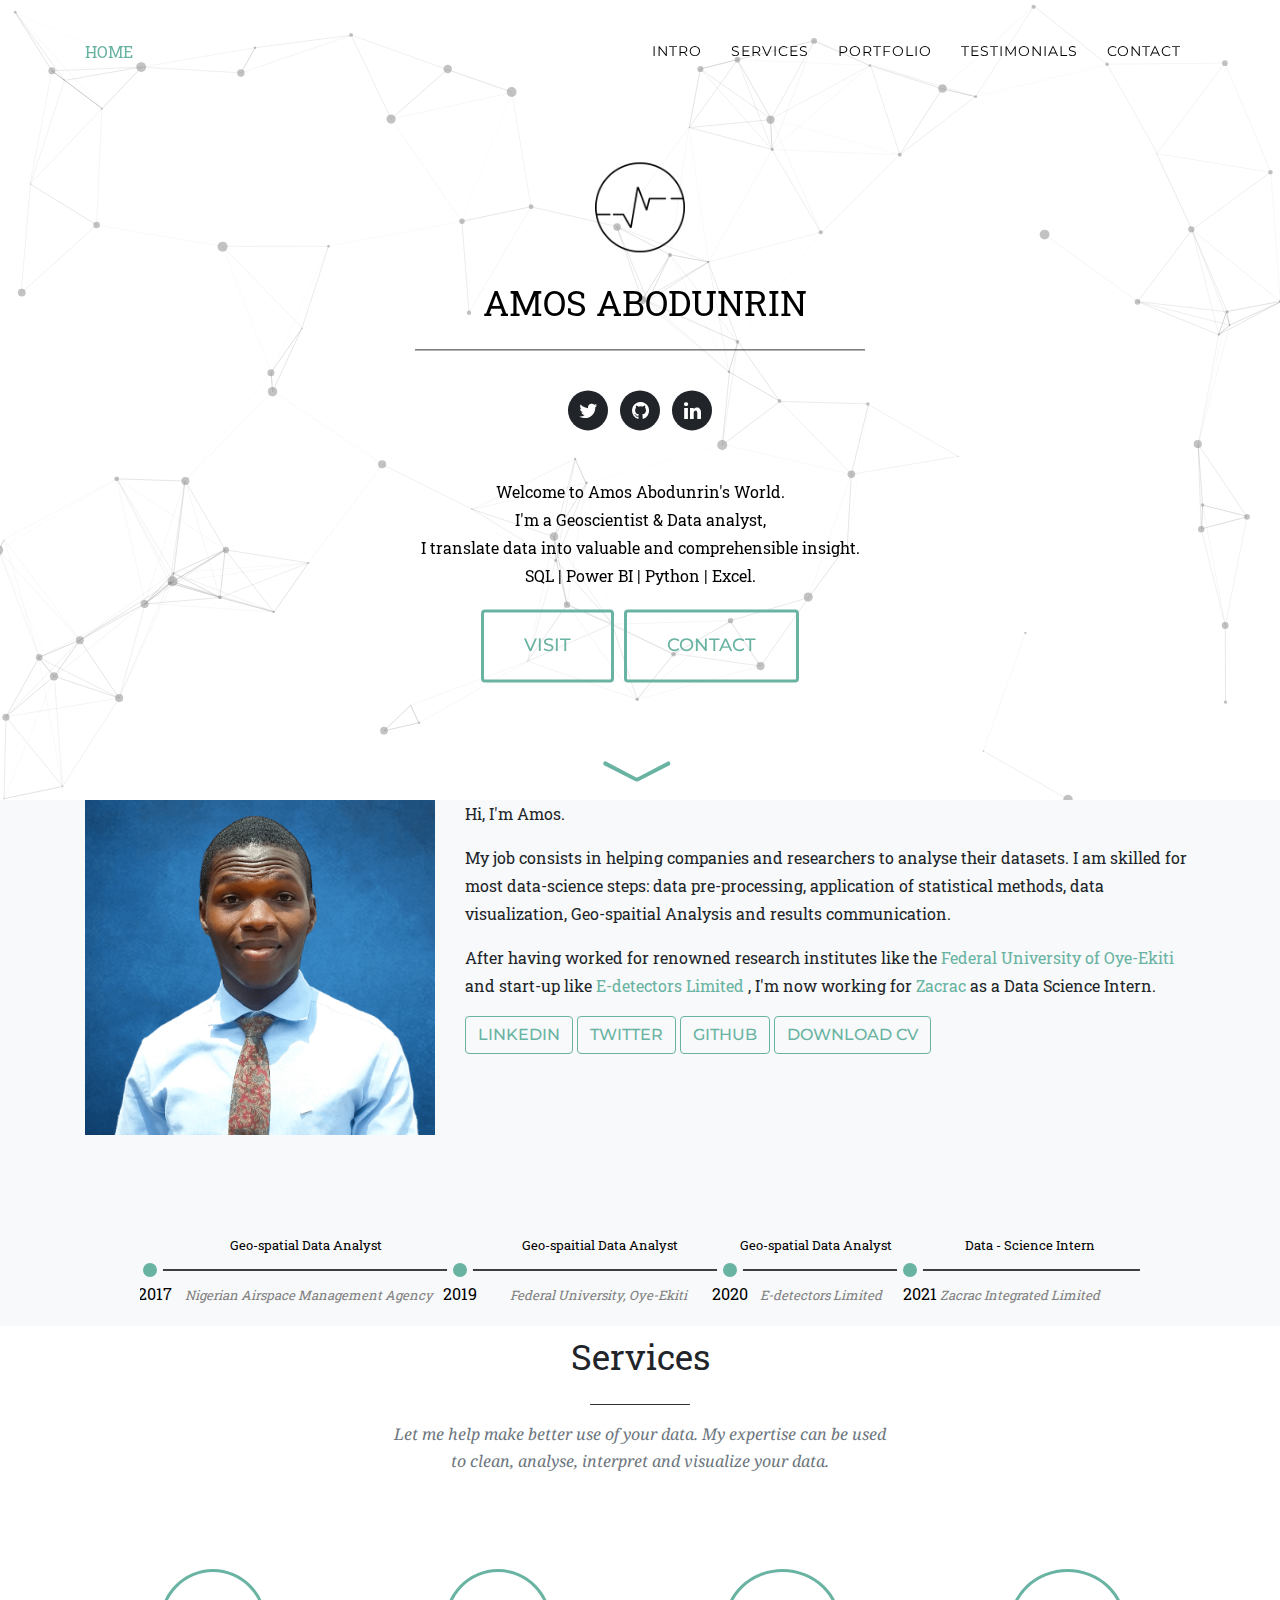
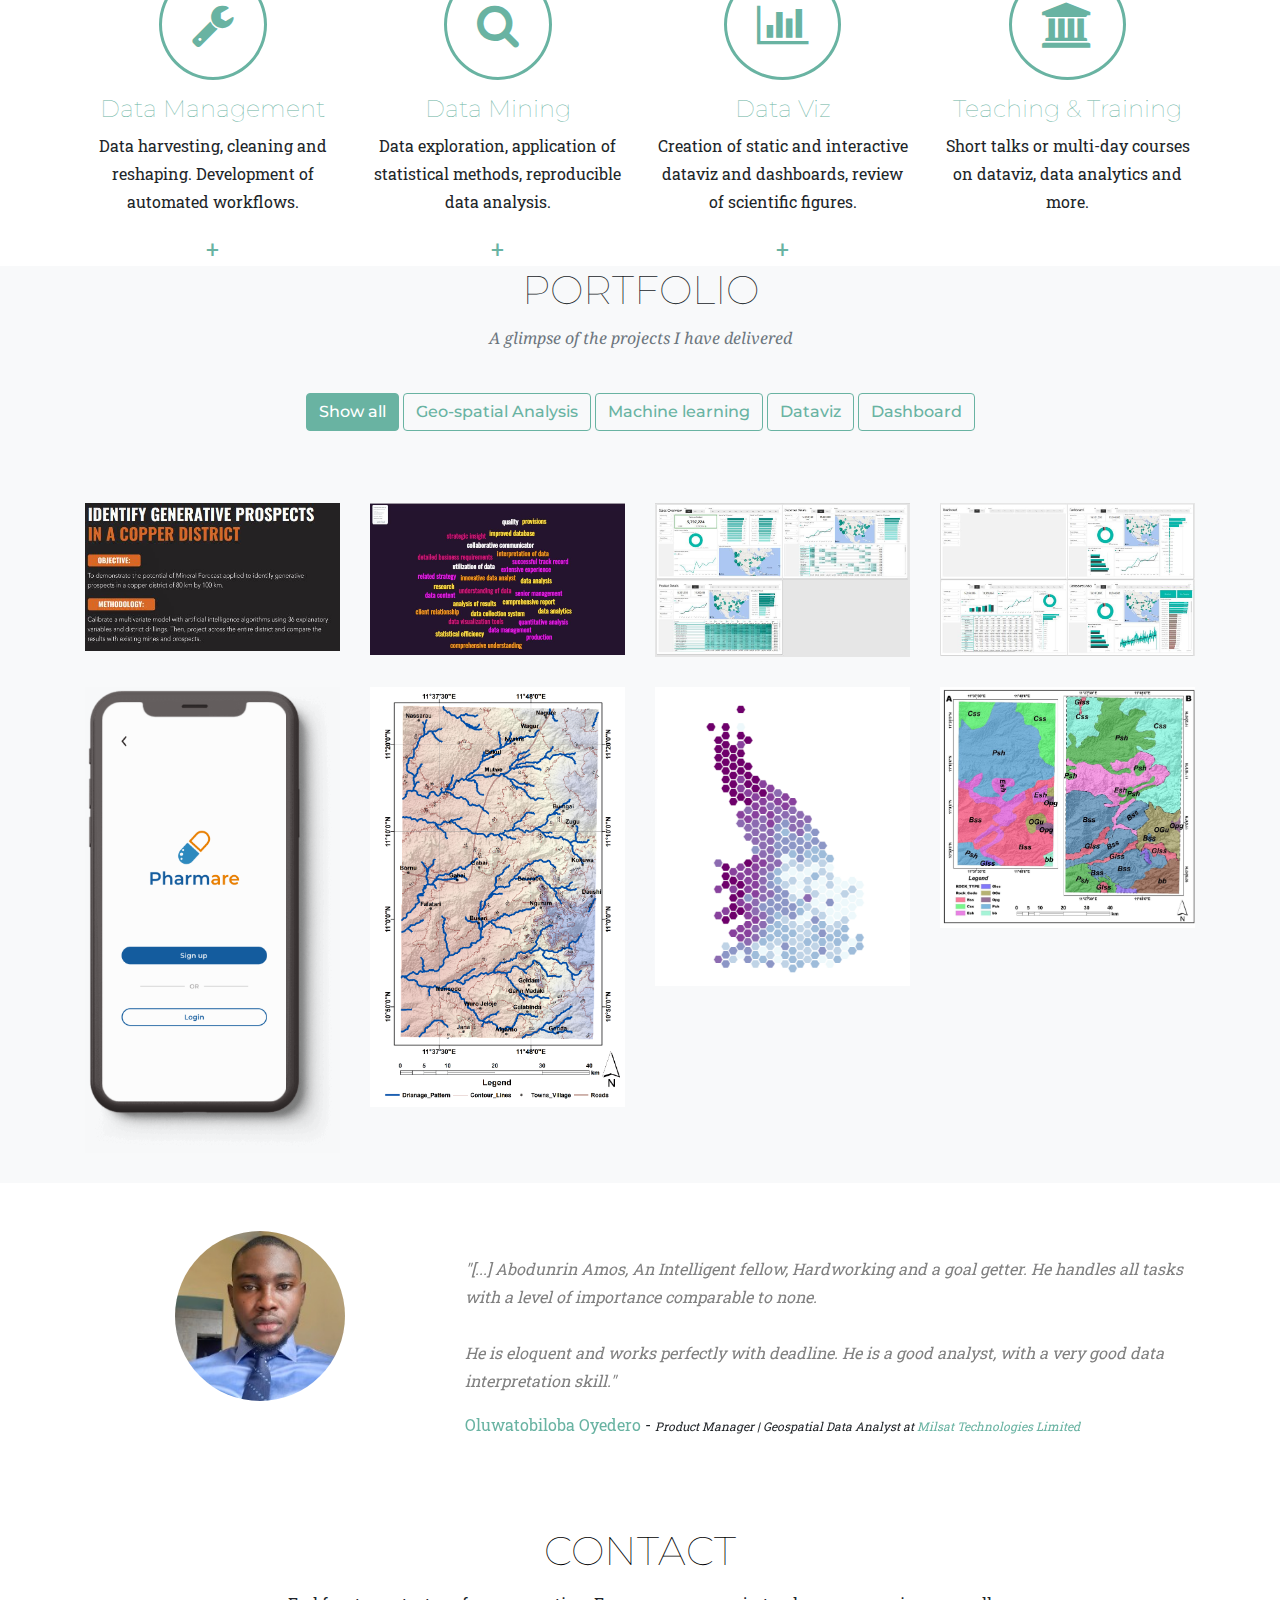
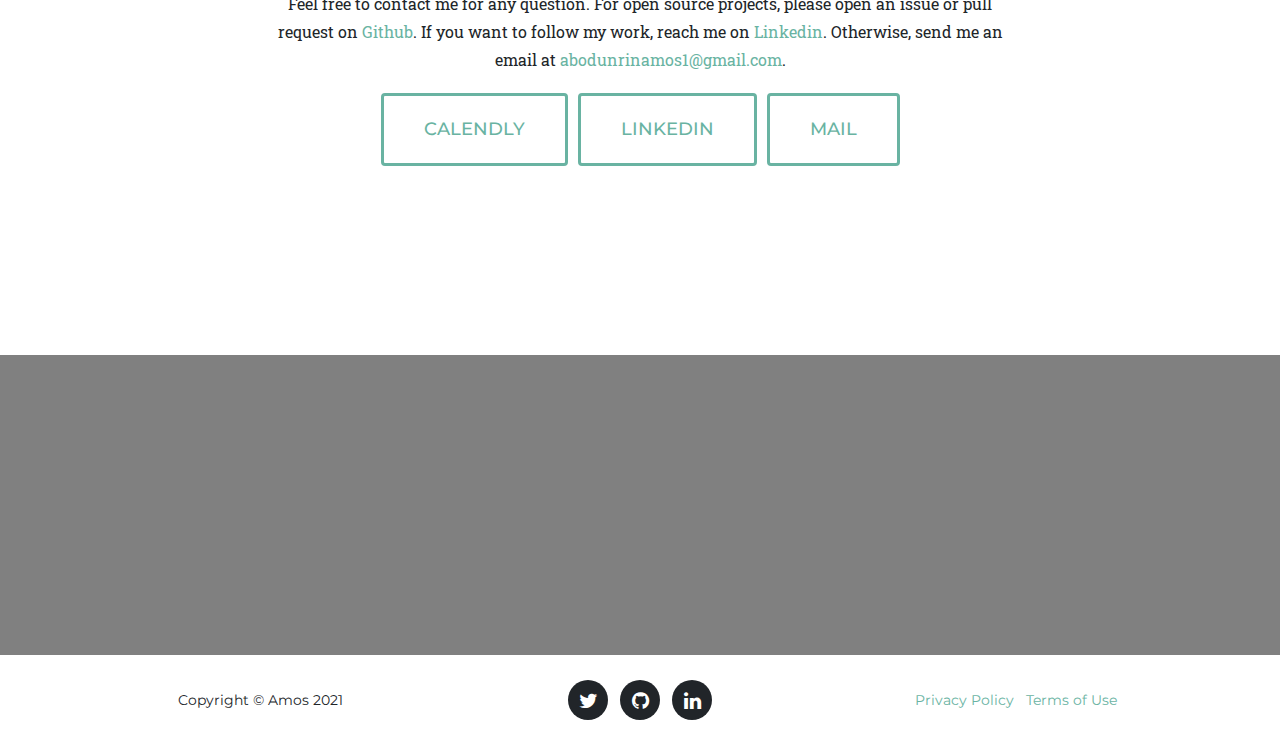
==== index.html @ eb09ed4d "dfindf" ====
<!DOCTYPE html>
<html lang="en" prefix="og: http://ogp.me/ns#">


<!-- Mirrored from www.yan-holtz.com/ by HTTrack Website Copier/3.x [XR&CO'2014], Sat, 24 Jul 2021 03:10:36 GMT -->
<!-- Added by HTTrack --><meta http-equiv="content-type" content="text/html;charset=utf-8" /><!-- /Added by HTTrack -->
<head>

  <!-- Global site tag (gtag.js) - Google Analytics -->
  <script async src="https://www.googletagmanager.com/gtag/js?id=UA-79254642-5"></script>
  <script>
    window.dataLayer = window.dataLayer || [];
    function gtag() { dataLayer.push(arguments); }
    gtag('js', new Date());

    gtag('config', 'UA-79254642-5');
  </script>

  <meta charset="utf-8">
  <title> Amos Abodunrin| Data-Science </title>
  <meta name="viewport" content="width=device-width, initial-scale=1, shrink-to-fit=no">
  <meta name="description"
    content= "Welcome to Amos Abodunrin homepage. I'm a  Geoscientist data analyst. I translate data into valuable and comprehensible insight. SQL| Power BI | Python | Excel.">
  <meta name="keywords"
    content="Consulting,Freelance,Datascience,Training,Data,Dataviz,Datavisualization,Plot,Chart,Graph,R,Python,D3,Learning,Caveat,Pitfall,Mistake,Classification">
  <meta name="author" content="Amos Abodunrin">
  <link rel="icon" href="img/logo/Home_single_small.png">

  <!-- Control appearance when shared by social media -->
  <meta property="og:title" content="Amos Abodunrin|Data-Science - Viz" />
  <meta property="og:image" content="img/logo/Home_single_medium.png" />
  <meta property="og:description"
    content= "Welcome to Amos Abodunrin homepage. I'm a  Geoscientist data analyst. I translate data into valuable and comprehensible insight. SQL| Power BI | Python | Excel."/>
  <meta property='og:url' content= />
  <meta property="og:type" content="website" />

  <!-- Bootstrap core CSS -->
  <link href="vendor/bootstrap/css/bootstrap.min.css" rel="stylesheet">

  <!-- Custom fonts for this template -->
  <link href="vendor/font-awesome/css/font-awesome.min.css" rel="stylesheet" type="text/css">
  <link href="https://fonts.googleapis.com/css?family=Montserrat:400,700" rel="stylesheet" type="text/css">
  <link href='https://fonts.googleapis.com/css?family=Kaushan+Script' rel='stylesheet' type='text/css'>
  <link href='https://fonts.googleapis.com/css?family=Droid+Serif:400,700,400italic,700italic' rel='stylesheet'
    type='text/css'>
  <link href='https://fonts.googleapis.com/css?family=Roboto+Slab:400,100,300,700' rel='stylesheet' type='text/css'>

  <!-- Custom styles for this template -->
  <link href="./css/agency.css" rel="stylesheet">

  <!-- Leaflet -->
  <link rel="stylesheet" href="../unpkg.com/leaflet%401.7.1/dist/leaflet.css"
    integrity="sha512-xodZBNTC5n17Xt2atTPuE1HxjVMSvLVW9ocqUKLsCC5CXdbqCmblAshOMAS6/keqq/sMZMZ19scR4PsZChSR7A=="
    crossorigin="" />
  <script src="../unpkg.com/leaflet%401.7.1/dist/leaflet.js"
    integrity="sha512-XQoYMqMTK8LvdxXYG3nZ448hOEQiglfqkJs1NOQV44cWnUrBc8PkAOcXy20w0vlaXaVUearIOBhiXZ5V3ynxwA=="
    crossorigin=""></script>

</head>

<body id="page-top">





  <!-- Navigation -->
  <nav class="navbar navbar-expand-lg fixed-top" id="mainNav">
    <div class="container">
      <a class="js-scroll-trigger" href="#page-top">
        HOME
      </a>
      <button class="navbar-toggler navbar-toggler-right" type="button" data-toggle="collapse"
        data-target="#navbarResponsive" aria-controls="navbarResponsive" aria-expanded="false"
        aria-label="Toggle navigation">
        Menu
        <i class="fa fa-bars"></i>
      </button>
      <div class="collapse navbar-collapse" id="navbarResponsive">
        <ul class="navbar-nav text-uppercase ml-auto">
          <li class="nav-item">
            <a class="nav-link js-scroll-trigger" href="#description">Intro</a>
          </li>
          <li class="nav-item">
            <a class="nav-link js-scroll-trigger" href="#services">Services</a>
          </li>
          <li class="nav-item">
            <a class="nav-link js-scroll-trigger" href="#portfolio">Portfolio</a>
          </li>
          <li class="nav-item">
            <a class="nav-link js-scroll-trigger" href="#testimonial">Testimonials</a>
          </li>
          <li class="nav-item">
            <a class="nav-link js-scroll-trigger" href="#contact">Contact</a>
          </li>
        </ul>
      </div>
    </div>
  </nav>

  <!-- =======================  LANDING SECTION ======================= -->


  <header class="masthead">

    <div id="particles-js"></div>
    <div class="textlanding">
      <br><br>
	<img width="90px" style="display:inline; margin-bottom: 20px; margin-right: 10px; margin-left: 10px"
        src="img/logo/Home_single_big.png">
		<br>
      <p style="display:inline; font-size: 35px; padding-left: 10px">AMOS </p>
      <p style="display:inline; font-size: 35px"> ABODUNRIN</p>
      <hr style="width: 450px; height: 1px; border:none;color:#fff;background-color:#333;">
      <br>
      <ul class="list-inline social-buttons">
        <li class="list-inline-item">
          <a href="https://twitter.com/AmosAmosdj21">
            <i class="fa fa-twitter"></i>
          </a>
        </li>
        <li class="list-inline-item social-buttons">
          <a href="https://github.com/dataevangelist">
            <i class="fa fa-github" style="color: white"></i>
          </a>
        </li>
        <li class="list-inline-item social-buttons">
          <a href="https://www.linkedin.com/in/abodunrin-amos/">
            <i class="fa fa-linkedin"></i>
          </a>
        </li>
      </ul>
      <br><br>
      <p>Welcome to Amos Abodunrin's World.<br>I'm a  Geoscientist & Data analyst,<br> I translate data into valuable and comprehensible insight.<br> SQL | Power BI | Python | Excel. </p>
	  <a class="btn btn-primary btn-xl text-uppercase js-scroll-trigger" href="#description">Visit</a>
      <a class="btn btn-primary btn-xl text-uppercase js-scroll-trigger" href="#contact">Contact</a>
    </div>
    <div class="arrowlanding">
      <a class="js-scroll-trigger" href="#description">
        <p style="font-size: 80px; color: #69b3a2">&#xfe40;</p>
      </a>
    </div>
  </header>


  <!-- scripts -->
  <script src="js/particles.js"></script>
  <script src="js/appHome.js"></script>

  <!-- =======================  DESCRIPTION SECTION ======================= -->

  <section id="description" class="bg-light">
    <div class="container">

      <div class="row">
        <div class="col-lg-4 text-center">
          <img class="img-fluid" src="img/team/AMOS1-min.png" alt="AMOS ABODUNRIN PORFILE picture"style="margin-bottom: 30px">
        </div>
        <div class="col-lg-8 text-center text-md-left">
          <p>Hi, I'm Amos.</p>
          <p>My job consists in helping companies and researchers to analyse their datasets. I am skilled for most
            data-science steps: data pre-processing, application of statistical methods, data visualization, Geo-spaitial Analysis and results
            communication.</p>
          <p>After having worked for renowned research institutes like the <a href="https://fuoye.edu.ng/">Federal University of Oye-Ekiti
              </a> and start-up like <a href="https://www.linkedin.com/company/e-detectors/about/"> E-detectors Limited </a>, I'm now working for <a
              href="https://www.zacrac.com/"> Zacrac </a> as a Data Science Intern.</p>
          <a class="btn btn-secondary btn-l text-uppercase" href="https://www.linkedin.com/in/abodunrin-amos/">Linkedin</a>
          <a class="btn btn-secondary btn-l text-uppercase" href="https://twitter.com/AmosAmosdj21">Twitter</a>
          <a class="btn btn-secondary btn-l text-uppercase" href="https://github.com/dataevangelist">Github</a>
		  <a class="btn btn-secondary btn-l text-uppercase" href="https://drive.google.com/file/d/1HZGlocsWAZeVj3osu_T8aD6OZ_DKVYb8/view?usp=sharing">Download CV</a>
        </div>
      </div>



      <div class="row hide-if-small-screen" style="padding-top: 5%">
        <div class="col-lg-12 text-center">
          <svg width="1000" height="100">
            <line x1="0" y1="50" x2="1000" y2="50" style="stroke:black; stroke-width:1.5" />
			<circle cx="10" cy="50" r="10" stroke="#f8f9fa" stroke-width="6" fill="#69b3a2" />
			<text text-anchor="middle" x="15" y="80" fill="black">2017</text>

            <circle cx="320" cy="50" r="10" stroke="#f8f9fa" stroke-width="6" fill="#69b3a2" />
            <text text-anchor="middle" x="320" y="80" fill="black">2019</text>
            <text font-size="13" x="90" y="30" fill="black">Geo-spatial Data Analyst</text>
            <text style="font-style: italic" font-size="13" x="45" y="80" fill="#808080">Nigerian Airspace Management Agency</text>

            <circle cx="590" cy="50" r="10" stroke="#f8f9fa" stroke-width="6" fill="#69b3a2" />
            <text text-anchor="middle" x="590" y="80" fill="black">2020</text>
            <text font-size="13" text-anchor="middle" x="460" y="30" fill="black">Geo-spaitial Data Analyst</text>
            <text style="font-style: italic" font-size="13" x="370" y="80" fill="#808080">Federal University, 
			Oye-Ekiti</text>

            <circle cx="770" cy="50" r="10" stroke="#f8f9fa" stroke-width="6" fill="#69b3a2" />
            <text text-anchor="middle" x="780" y="80" fill="black">2021</text>
            <text font-size="13" x="600" y="30" fill="black">Geo-spatial Data Analyst</text>
            <text style="font-style: italic" font-size="13" x="620" y="80" fill="#808080">E-detectors Limited
			</text>
            <text font-size="13" text-anchor="middle" x="890" y="30" fill="black">Data - Science Intern</text>
            <text style="font-style: italic" font-size="13" text-anchor="middle" x="880" y="80"
              fill="#808080"> Zacrac Integrated Limited </text>

          </svg>
        </div>
      </div>
    </div>
  </section>


  <!-- ======================================================================= -->









  <!-- =======================  SERVICES SECTION ======================= -->
  <style>
    .services-logo {
      margin: 15px;
      color: #69b3a2;
      font-size: 45px;
      padding: 30px;
      border-radius: 50%;
      border-color: black;
      border-width: 5px;
      border: solid;
    }

    .services-logo:hover {
      color: white;
      background-color: #69b3a2;
    }
  </style>
<div class="parallaxwebsite">
  <section id="services" class="bg">
    <div class="container">
      <div class="row">
        <div class="col-lg-12 text-center" style="padding-bottom: 3%">
          <p style="display:inline; font-size: 35px">Services</p>
          <hr style="width: 100px; height: 1px; border:none;color:#333;background-color:#333;">
          <center>
            <h3 style="max-width: 500px;  line-height: 27px;" class="section-subheading text-muted">Let me help make
              better use of your data. My expertise can be used to clean, analyse, interpret and visualize your data.
            </h3>
          </center>
        </div>
      </div>

      <div class="row">

        <div class="col-lg-3 text-center">
          <a data-toggle="modal" href="#dataManagement"><i class="fa fa-wrench services-logo"></i></a>
          <a data-toggle="modal" href="#dataManagement">
            <h4>Data Management</h4>
          </a>
          <p>Data harvesting, cleaning and reshaping. Development of automated workflows.</p>
          <a data-toggle="modal" href="#dataManagement" style="font-size: 23px">+</a>
        </div>

        <div class="col-lg-3 text-center">
          <a data-toggle="modal" href="#dataMining"><i class="fa fa-search services-logo"></i></a>
          <a data-toggle="modal" href="#dataMining">
            <h4>Data Mining</h4>
          </a>
          <p>Data exploration, application of statistical methods, reproducible data analysis.</p>
          <a data-toggle="modal" href="#dataMining" style="font-size: 23px">+</a>
        </div>
		
		<div class="col-lg-3 text-center">
          <a data-toggle="modal" href="#dataViz"><i class="fa fa-bar-chart services-logo"></i></a>
          <a data-toggle="modal" href="#dataViz">
            <h4>Data Viz</h4>
          </a>
          <p>Creation of static and interactive dataviz and dashboards, review of scientific figures.</p>
          <a data-toggle="modal" href="#dataViz" style="font-size: 23px">+</a>
        </div>
		
        <div class="col-lg-3 text-center">
          <a data-toggle="modal" href="#data"><i class="fa fa-university services-logo"></i></a>
		  <a data-toggle="modal" href="#data">
            <h4>Teaching & Training</h4>
          </a>
          <p>Short talks or multi-day courses on dataviz, data analytics and more. </p>
          <a href= style="font-size: 23px"></a>
        </div>

      </div>
    </div>
</div>
  </section>


  <!-- ======================================================================= -->
  <!-- ======================== BLOG SECTION ============================ -->
 
  <!-- ======================== PORTFOLIO SECTION ============================ -->
  <!-- Images must be 380 x 445, resize them with -->
  <!-- Change image size o have height = 445: convert tmp.png -resize 380x445 new.png -->
  <!-- Add white space on the side to have the good size: convert -size 380x445 xc:white new.png  -gravity center -composite output.png -->
  <!-- Or adapt to add height on top / bottom -->

  <style>
    .explanation_portfolio {
      font-size: 14px;
      margin: 20px;
    }
  </style>

  <section class="bg-light" id="portfolio">
    <div class="container">
      <div class="row">
        <div class="col-lg-12 text-center">
          <h2 class="section-heading text-uppercase">Portfolio</h2>
          <h3 class="section-subheading text-muted">A glimpse of the projects I have delivered</h3>
          <div id="portfolio-button-container">
            <button class="btn btn-secondary active" data-portfolio-section="all">Show all</button>
            <button class="btn btn-secondary" data-portfolio-section="geo">Geo-spatial Analysis</button>
            <button class="btn btn-secondary" data-portfolio-section="Learning">Machine learning</button>
		    <button class="btn btn-secondary" data-portfolio-section="dataviz">Dataviz</button>
			<button class="btn btn-secondary" data-portfolio-section="board">Dashboard</button>
          </div>
          <br>
        </div>
      </div>
      <br><br>
      <div id="portfolio-items" class="row">


<!-- Genetics in the UK -->
       
	   <div class="col-md-3 col-sm-6 portfolio-item show column dataviz Learning">
          <a class="portfolio-link" data-toggle="modal" href="Learning">
            <div class="portfolio-hover">
              <div class="portfolio-hover-content">
                <p>Prediction of availability Copper using machine learning </p>
                <p class="explanation_portfolio"> This is a project currently on going </P>
                  
              </div>
            </div>
            <img class="img-fluid" src="img/portfolio/ml.JPG" alt="">
          </a>
        </div>
		

	   

<!-- Genetic Map Comparator -->

   

<!-- Dashboard for Terres Inovia -->

<!-- The Word Cloud Generator -->

        <div class="col-md-3 col-sm-6 portfolio-item show column dataviz ">
          <a class="portfolio-link" data-toggle="modal" href="#">
            <div class="portfolio-hover">
              <div class="portfolio-hover-content">
                <p>The Word Cloud Generator</p>
                <p class="explanation_portfolio">Word Cloud Image describing the most frequenly used word.</P>
                  
              </div>
            </div>
            <img class="img-fluid" src="img/portfolio/word cloud generator.JPG" alt="">
          </a>
        </div>
<!-- Dash board of Sales Overview, Customer detials & prouct detials  -->
        <div class="col-md-3 col-sm-6 portfolio-item show column dataviz board">
          <a class="portfolio-link" data-toggle="modal" href="">
            <div class="portfolio-hover">
              <div class="portfolio-hover-content">
                <p>Dash board of Sales Overview, Customer detials & prouct detials </p>
                <p class="explanation_portfolio">.</P>
                  
              </div>
            </div>
            <img class="img-fluid" src="img/portfolio/Capture.JPG" alt="">
          </a>
        </div>
  <!-- Dash board created with Power BI  -->
  
		<div class="col-md-3 col-sm-6 portfolio-item show column dataviz board">
          <a class="portfolio-link" data-toggle="modal" href="">
            <div class="portfolio-hover">
              <div class="portfolio-hover-content">
                <p>Dash board created with Power BI </p>
                <p class="explanation_portfolio">.</P>
                  
              </div>
            </div>
            <img class="img-fluid" src="img/portfolio/hgdd.JPG" alt="">
          </a>
        </div>

<!-- Pharmare - Drug Acquisition App  -->

		<div class="col-md-3 col-sm-6 portfolio-item show column dataviz board">
          <a class="portfolio-link" data-toggle="modal" href="#pharmare">
            <div class="portfolio-hover">
              <div class="portfolio-hover-content">
                <p>Pharmare - Drug Acquisition App</p>
                <p class="explanation_portfolio"> This is an Innovate for Africa hackathon project in the July 2021 cycle.
				    A B2b relationship management application for stakeholders in pharmaceutical procurement..</P>
                  
              </div>
            </div>
            <img class="img-fluid" src="img/portfolio/iPhone X Clay Mockup.png" alt="">
          </a>
        </div>
		
		<!-- Lithological mapping of upper benue trough  -->
		
		<div class="col-md-3 col-sm-6 portfolio-item show column dataviz geo">
          <a class="portfolio-link" data-toggle="modal" href="">
            <div class="portfolio-hover">
              <div class="portfolio-hover-content">
                <p>Lithological mapping of upper benue trough</p>
                <p class="explanation_portfolio"> Geological maps provide information regarding the spatial distribution of lithological units and 
				structure at and near the Earth’s surface but are typically not precise sources of information regarding 
				the surface distribution of exposed geological materials.</P>
                  
              </div>
            </div>
            <img class="img-fluid" src="img/portfolio/4.png" alt="">
          </a>
        </div>
		
		<!-- Genetics in the uk real -->
		
		<div class="col-md-3 col-sm-6 portfolio-item show column dataviz dashboard">
          <a class="portfolio-link" data-toggle="modal" href="#ukbGeoApp">
            <div class="portfolio-hover">
              <div class="portfolio-hover-content">
                <p>Genetics in the UK</p>
                <hr>
                <p class="explanation_portfolio">Geographic distribution of genetic traits<br></p>
              </div>
            </div>
           <img class="img-fluid" src="img/portfolio/UKB_geo.png" alt="">
          </a>
        </div>
		
		<!-- geological map A & B  -->
		
		<div class="col-md-3 col-sm-6 portfolio-item show column dataviz geo">
          <a class="portfolio-link" data-toggle="modal" href="">
            <div class="portfolio-hover">
              <div class="portfolio-hover-content">
                <p class="explanation_portfolio">(A)Existing Geological map(B)Updated geological map generated from the fused image of band ratio,PCA and MNF.
				Data Source:(A) Nigerian Geological Survey Agency (N.G.S.A), Author’s data analysis.(B) Data Source:Author’s data analysis.</p>
              </div>
            </div>
           <img class="img-fluid" src="img/portfolio/3.jpg" alt="">
          </a>
        </div>
      </div>
    </div>
  </section>


  <!-- ======================================================================= -->
  <!-- =========================== REFERENCE SECTION ============================ -->


  <section id="testimonial"> 
    <div class="container"><br><br>

      <div id="carouselExampleIndicators" class="carousel slide" data-ride="carousel">
        <div class="carousel-inner" role="listbox">

          <div class="carousel-item active">
            <div class="row">
              <div class="col-lg-4 col-md-6 col-sm-6" style="text-align: center">
                <img src="img/reference/tobi.jpg" style="border-radius: 50%" width="170px">
              </div>
              <div class="col-lg-8 col-md-6 col-sm-6 text-center text-md-left">
                <br>
                <p style="color: grey; font-size: 8"><i>"[...] Abodunrin Amos, An Intelligent fellow, Hardworking and a goal getter. 
				He handles all tasks with a level of importance comparable to none.<br><br> 
				He is eloquent and works perfectly with deadline. 
				He is a good analyst, with a very good data interpretation skill."</i></p>
                <p><a href="https://www.linkedin.com/in/oluwatobiloba-spatial-guy-oyedero/">Oluwatobiloba Oyedero</a> - <span
                    style="font-size: 12px; display: inline;"><i>Product Manager | Geospatial Data Analyst at <a
                        href="https://milsat.tech/"> Milsat Technologies Limited</a></i></span></p>
              </div>
            </div>
          </div>

          <div class="carousel-item">
            <div class="row">
              <div class="col-lg-4 col-md-6 col-sm-6" style="text-align: center">
                <img src="img/reference/timothy.jpg" style="border-radius: 50%" width="170px">
              </div>
              <div class="col-lg-8 col-md-6 col-sm-6 text-center text-md-left">
                <br>
                <p style="color: grey; font-size: 8"><i>"Amos is great Geospatial data analyst, hardworking, skillful and result oriented. <br><br>
				We had the opportunity to work on several projects over the years and his impacts and contributions could not be overemphasized. 
				[...] I thus highly recommend him for any work concering analysis of spaitial & huge data
                    sets."</i></p>
                <p><a href="https://www.linkedin.com/in/akintoyelami/">Akintoye Oyelami</a> - <span
                    style="font-size: 12px; display: inline;"><i>Geographic Information System Officer at <a
                        href="https://www.ikejaelectric.com/">Ikeja Electric</a></i></span></p>
              </div>
            </div>
          </div>

          <div class="carousel-item">
            <div class="row">
              <div class="col-lg-4 col-md-6 col-sm-6" style="text-align: center">
                <img src="img/reference/tomiwa.jpg" style="border-radius: 50%" width="170px">
              </div>
              <div class="col-lg-8 col-md-6 col-sm-6 text-center text-md-left">
                <br>
                <p style="color: grey; font-size: 8"><i>"I've known and worked with Amos for years, he has extremely valuable skills in GIS and Data Analytics. 
				I'll like to work with him again and again. <br><br>Amos was very efficient and highly reactive to our project."</i></p>
                <p><a href="https://www.linkedin.com/in/tomiwa-ibiwoye-444b5712a/">Tomiwa Ibiwoye</a> - <span
                    style="font-size: 12px; display: inline;"><i>Software Developer at <a
                        href="https://teraboxx.com/">TeraBoxx </a></i></span></p>
              </div>
            </div>
          </div>

          <div class="carousel-item">
            <div class="row">
              <div class="col-lg-4 col-md-6 col-sm-6" style="text-align: center">
                <img src="img/reference/teslim.jpg" style="border-radius: 50%;" width="170px">
              </div>
              <div class="col-lg-8 col-md-6 col-sm-6 text-center text-md-left">
                <br>
                <p style="color: grey; font-size: 8"><i>"Amos has taught me everything I know about data visualization!
                    He taught my group how to display data in clever ways,<br><br>Also, he is a super-fast and
                    efficient Analyst.very dedicated and committed to accomplishing assigned tasks <br><br>He is a
                    super-bright guy – I can highly recommend him!"</i></p>
                <p><a href="https://www.linkedin.com/in/taslimsalaudeen/">Taslim Salaudeen</a> - <span
                    style="font-size: 12px; display: inline;"><i> Lead Technical Consultant at the <a
                        href="https://nationalpopulation.gov.ng/">National Population Commission, Nigeria</a></i></span></p>
              </div>
            </div>
          </div>

        </div>
<!-- 
        <a class="carousel-control-prev" href="#carouselExampleIndicators" role="button" data-slide="prev">
          <span class="carousel-control-prev-icon" aria-hidden="true"></span>
          <span class="sr-only">Previous</span>
        </a>
        <a class="carousel-control-next" href="#carouselExampleIndicators" role="button" data-slide="next">
          <span class="carousel-control-next-icon" aria-hidden="true"></span>
          <span class="sr-only">Next</span>
        </a> -->
      </div>

    </div>
  </section> 


  <!-- ======================================================================= -->


  <!-- ======================= CONTACT SECTION =============================== -->

  <section id ="contact" class="">
  <div class="parallaxwebsite">
	<div class="container">
      <div class="row">
        <div class="col-lg-2 text-center"></div>
        <div class="col-lg-8 text-center">
          <br><br><br>
          <h2 class="section-heading text-uppercase" style="color: black">Contact</h2>
          <p>Feel free to contact me for any question. For open source projects, please open an issue or pull request on
            <a href="https://github.com/dataevangelist">Github</a>. If you want to follow my work, reach me on <a
              href="https://www.linkedin.com/in/abodunrin-amos/">Linkedin</a>. Otherwise, send me an email at <a
              href="mailto:abodunrinamos1@gmail.com">abodunrinamos1@gmail.com</a>.</p>
          <div style="text-align:center">
            <a class="btn btn-primary btn-xl text-uppercase js-scroll-trigger"
              href="https://calendly.com/abodunrinamos1/30min">Calendly</a>
            <a class="btn btn-primary btn-xl text-uppercase js-scroll-trigger"
              href="https://www.linkedin.com/in/abodunrin-amos/">Linkedin</a>
            <a class="btn btn-primary btn-xl text-uppercase js-scroll-trigger"
              href="mailto:abodunrinamos1@gmail.com">Mail</a>
          </div>
          
        </div>
        
      </div>
      
    </div>
    
	</div>
  <script src='https://api.mapbox.com/mapbox-gl-js/v2.3.1/mapbox-gl.js'></script>
<link href='https://api.mapbox.com/mapbox-gl-js/v2.3.1/mapbox-gl.css' rel='stylesheet'/>
  
<div id='map' style='width: 100%; height: 300px;'></div>
   </div>
  </section>
  <!-- ======================== MAP SECTION ============================ -->


<style>
    /* Set the size of the div element that contains the map */
    #map {
      height: 300px;
      /* The height is 400 pixels */
      width: 100%;
      /* The width is the width of the web page */
      background-color: grey;
      opacity: 1
    }
  </style>
  <!-- center: { lat: 3.486329, lng: 6.433354 } -->

  <!--The div element for the map -->

<script>
  mapboxgl.accessToken = 
  'pk.eyJ1IjoiYW1vczMiLCJhIjoiY2tyanloeGpmMDc1cTMycGNyajNjbTZuMiJ9.wVr9kTU2fPYQpdm3dwa_-g';
  var map = new mapboxgl.Map({
    container: 'map',
    style: 'mapbox://styles/amos3/ckrjzl02e8su917ny7ptu0wxp/draft',
	center:[3.486329, 6.433354], // starting position [lng, lat]
	zoom: 11 // starting zoom
  }).addTo(mymap);
  
  var marker = new mapboxgl.Maker()
  .setLngLat([3.486329, 6.433354])
  .addTo(map);
</script>


  <!-- ======================= FOOTER SECTION ================================ -->
  <footer>
    <div class="container">
      <div class="row">
        <div class="col-md-4">
          <span class="copyright">Copyright &copy; Amos 2021</span>
        </div>
        <div class="col-md-4">
          <ul class="list-inline social-buttons">
            <li class="list-inline-item">
              <a href="https://twitter.com/AmosAmosdj21">
                <i class="fa fa-twitter"></i>
              </a>
            </li>
            <li class="list-inline-item">
              <a href="https://github.com/dataevangelist">
                <i class="fa fa-github"></i>
              </a>
            </li>
            <li class="list-inline-item">
              <a href="https://www.linkedin.com/in/abodunrin-amos/">
                <i class="fa fa-linkedin"></i>
              </a>
            </li>
          </ul>
        </div>
        <div class="col-md-4">
          <ul class="list-inline quicklinks">
            <li class="list-inline-item">
              <a href="#">Privacy Policy</a>
            </li>
            <li class="list-inline-item">
              <a href="#">Terms of Use</a>
            </li>
		<br>
          </ul>
        </div>
      </div>
    </div>
  </footer>

  <!-- ======================================================================= -->

  <!-- =================== MODAL SECTION ===================================== -->


  <!-- Data management -->
  <center>
    <div class="portfolio-modal modal fade" id="dataManagement" tabindex="-1" role="dialog" aria-hidden="true">
      <div class="modal-dialog h-100">
        <div class="modal-content">
          <div class="close-modal" data-dismiss="modal">
            <div class="lr">
              <div class="rl"></div>
            </div>
          </div>
          <div class="container">
            <div class="row">
              <div class="col-lg-10 mx-auto">
                <div class="modal-body">
                  <i class="fa fa-wrench services-logo"></i>
                  <h4>Data Management</h4>
                  <p style="max-width: 600px">A data project always start with a data enginering step. You need to
                    harvest data and store it in an adequate format to be able to use it.</p>
                  <div style="text-align: left">
                    <h6>I can help you to..</h6>
                    <hr>
                    <ul>
                      <li><u>Harvest</u> data from different sources like <code>APIs</code>, <code>SQL</code>
                        databases or messy <code>Excel</code> spreadsheets.</li>
                      <li><u>Reformat</u> and reshape data to make further analyses easier.</li>
                      <li><u>Clean</u> datasets removing outliers and abberant data.</li>
                      <li>Create reproducible data preparation <u>workflows</u></li>
                      <li><u>Automatize</u> the creation of data related reports</li>
                    </ul>
                    <br>
                    <h6>Contact me</h6>
                    <hr>
                    <span>Tell me more about your project at <a
                        href="mailto:abodunrinamos1@gmail.com">abodunrinamos1@gmail.com</a> to see if we can work
                      together.</span>
                    <div style="margin-top: 15px;">
                      <a class="btn btn-secondary btn text-uppercase js-scroll-trigger"
                        href="https://github.com/dataevangelist">Github</a>
                      <a class="btn btn-secondary btn text-uppercase js-scroll-trigger"
                        href="https://twitter.com/AmosAmosdj21">Twitter</a>
                      <a class="btn btn-secondary btn text-uppercase js-scroll-trigger"
                        href="mailto:abodunrinamos1@gmail.com">Mail</a>
                    </div>
                    <br><br><br>
                  </div>
                </div>
              </div>
            </div>
          </div>
        </div>
      </div>
  </center>


  <!-- Data mining -->
  <center>
    <div class="portfolio-modal modal fade" id="dataMining" tabindex="-1" role="dialog" aria-hidden="true">
      <div class="modal-dialog h-100">
        <div class="modal-content">
          <div class="close-modal" data-dismiss="modal">
            <div class="lr">
              <div class="rl"></div>
            </div>
          </div>
          <div class="container">
            <div class="row">
              <div class="col-lg-10 mx-auto">
                <div class="modal-body">
                  <i class="fa fa-search services-logo"></i>
                  <h4>Data Mining</h4>
                  <p style="max-width: 600px">Crunch the data to get answer to your question. Give insight to the
                    information.</p>
                  <div style="text-align: left">
                    <h6>I can help you for</h6>
                    <hr>
                    <ul>
                      <li><u>Exploratory analysis</u> of a dataset.</li>
                      <li>Creation of clean and reproducible <u>reports</u> .</li>
                      <li>Application of <u>statistical methods</u> on your dataset.</li>
                      <li>Creation of <u>custom scripts</u> for analysing your data automatically</li>
                    </ul>
                    <br>
                    <h6>Contact me</h6>
                    <hr>
                    <span>Tell me more about your project at <a
                        href="mailto:abodunrinamos1@gmail.com">abodunrinamos1@gmail.com</a> to see if we can work
                      together.</span>
                    <div style="margin-top: 15px;">
                      <a class="btn btn-secondary btn text-uppercase js-scroll-trigger"
                        href="https://github.com/dataevangelist">Github</a>
                      <a class="btn btn-secondary btn text-uppercase js-scroll-trigger"
                        href="https://twitter.com/AmosAmosdj21">Twitter</a>
                      <a class="btn btn-secondary btn text-uppercase js-scroll-trigger"
                        href="mailto:abodunrinamos1@gmail.com">Mail</a>
                    </div>
                    <br><br><br>
                  </div>
                </div>
              </div>
            </div>
          </div>
        </div>
      </div>
  </center>



  <!-- Data viz -->
  <center>
    <div class="portfolio-modal modal fade" id="dataViz" tabindex="-1" role="dialog" aria-hidden="true">
      <div class="modal-dialog h-100">
        <div class="modal-content">
          <div class="close-modal" data-dismiss="modal">
            <div class="lr">
              <div class="rl"></div>
            </div>
          </div>
          <div class="container">
            <div class="row">
              <div class="col-lg-10 mx-auto">
                <div class="modal-body">
                  <i class="fa fa-bar-chart services-logo"></i>
                  <h4>Data Visualization</h4>
                  <p style="max-width: 600px">I'm a recognized expert in the field of dataviz.</p>
                  <div style="text-align: left">
                    <h6>I can help you with:</h6>
                    <hr>
                    <ul>
                      <li>Creation and review of graphs for <u>scientific publication</u>.</li>
                      <li>Development of <u>data application</u> using <code>Python</code></li>
                      <li>Creation of custom <u>data visualization for the web</u></li>
                      <li><u>Dashboard</u> creation for real time data analysis.</li>
                      <li>Visualization of <u>geospatial</u> data.</li>
                    </ul>
                    <br>
                    <h6>Example:</h6>
                      <li>See many more examples in the <a href="#portofolio" target="_blank">portfolio</a> section of
                        this website.</li>
                    </ul>
                    <br>
                    <h6>Contact me</h6>
                    <hr>
                    <span>Tell me more about your project at <a
                        href="mailto:abodunrinamos1@gmail.com">abodunrinamos1@gmail.com</a> to see if we can work
                      together.</span>
                    <div style="margin-top: 15px;">
                      <a class="btn btn-secondary btn text-uppercase js-scroll-trigger"
                        href="https://github.com/dataevangelist">Github</a>
                      <a class="btn btn-secondary btn text-uppercase js-scroll-trigger"
                        href="https://twitter.com/AmosAmosdj21">Twitter</a>
                      <a class="btn btn-secondary btn text-uppercase js-scroll-trigger"
                        href="mailto:abodunrinamos1@gmail.com">Mail</a>
                    </div>
                    <br><br><br>
                  </div>
                </div>
              </div>
            </div>
          </div>
        </div>
      </div>
  </center>

  <!-- UKB geo application -->
  <center>
    <div class="portfolio-modal modal fade" id="ukbGeoApp" tabindex="-1" role="dialog" aria-hidden="true">
      <div class="modal-dialog h-100">
        <div class="modal-content">
          <div class="close-modal" data-dismiss="modal">
            <div class="lr">
              <div class="rl"></div>
            </div>
          </div>
          <div class="container">
            <div class="row">
              <div class="col-lg-10 mx-auto">
                <div class="modal-body">
                  <img src="img/portfolio/UKB_geo.png" width="180px"></img>
                  <h4>Geographical distribution of genetic traits.</h4>
                  <p style="max-width: 600px"> Visualization of the geographical distribution of
                    200 genetic related traits</p>
                  
                  <div style="text-align: left">
                    <h6>Description</h6>
                    <hr>
                    <p>Geographic clustering of genetic variants
                      </p>
                    
                    <img src="img/portfolio/ukbGeoDemo.png" width="100%"></img>
                    </div>
                  </div>
                </div>
              </div>
            </div>
          </div>
        </div>
      </div>
  </center>

  <!-- Pharmare -->
  <center>
    <div class="portfolio-modal modal fade" id="pharmare" tabindex="-1" role="dialog" aria-hidden="true">
      <div class="modal-dialog h-100">
        <div class="modal-content">
          <div class="close-modal" data-dismiss="modal">
            <div class="lr">
              <div class="rl"></div>
            </div>
          </div>
          <div class="container">
            <div class="row">
              <div class="col-lg-10 mx-auto">
                <div class="modal-body">
                  <img src="img/portfolio/iPhone X Clay Mockup-1.png" width="180px"></img>
                  <h4>The Innovate For Africa Hackathon July Cycle 2021.</h4>
                  <p style="max-width: 600px">Pharmare Drug Acquistion Simplified.</p>
                  <br><br>
                  <div style="text-align: left">
                    <h6>Project Summary</h6>
                    <hr>
                    <p>Project Duration:  12th July 2021, 5 Days
					<br><br>
						Team:<br>
						Product Manager : Imo George, Samuel Sawyerr  <br>
						Data Analyst : Humphrey Amaechi, Abodunrin Amos <br>
						Digital Marketer : Gideon Adebola 
						<br><br>
						My Role: Leadership + Project Manager
						<br><br>
						Key Skills:
						Research
						Concept Ideation
						Prototyping
						UI/UX Design
						Project Management
						<br><br>
						Context: This was an intensive 5-day Hackathon actively participated by product management, data analysis and digital marketing fellows. 
						<br><br>
						The prompt: Design a quality health care experience in pharmacy, drug acquisition and blood banks. 
						Empathize, Define and Ideate a solution. 
						Deliver a working prototype and a pitch of the solution at the end.
						<br><br>
						Solution: Our team created Pharmare, a multi- sided B2b relationship management solution 
						that enables direct 	seamless interactions between
						stakeholders in pharmaceutical procurement using artificial intelligence 
						to effectively manage inventory restocking in real-time. </p>
						
                    <p>We've created an <a href="http://www.agap-sunshine.inra.fr/genmapcomp/">online tool</a>
                      allowing to upload your maps and characterize and visualize them. Several interactive graphs are
                      available with export options and more. The tool was created using <code>R</code> and
                      <code>Shiny</code>, plus several <code>Html widgets</code> for interactivity.</p>
                    <center><img src="img/portfolio/genmapcomp.jpg" width="80%"></img></center>
                    <h6>Read more</h6>
                    <hr>
                    <span>The web application is available <a
                        href="http://www.agap-sunshine.inra.fr/genmapcomp/">online</a>. You can read the scientific
                      paper on <a
                        href="https://academic.oup.com/bioinformatics/article-abstract/33/9/1387/2908431/The-genetic-map-comparator-a-user-friendly?redirectedFrom=fulltext">Bioinformatics</a>.
                      The source code of the project are on <a
                        href="https://github.com/holtzy/GenMap-Comparator">Github</a>.</span>
                    <div style="margin-top: 5px;">
                      <a class="btn btn-secondary btn text-uppercase js-scroll-trigger"
                        href="http://www.agap-sunshine.inra.fr/genmapcomp/">Online app</a>
                      <a class="btn btn-secondary btn text-uppercase js-scroll-trigger"
                        href="https://github.com/holtzy/GenMap-Comparator">Github</a>
                      <a class="btn btn-secondary btn text-uppercase js-scroll-trigger"
                        href="https://academic.oup.com/bioinformatics/article-abstract/33/9/1387/2908431/The-genetic-map-comparator-a-user-friendly?redirectedFrom=fulltext">Paper</a>
                    </div>
                  </div>
                </div>
              </div>
            </div>
          </div>
        </div>
      </div>
  </center>


  <!-- Danish como project -->
  <center>
    <div class="portfolio-modal modal fade" id="comoProject" tabindex="-1" role="dialog" aria-hidden="true">
      <div class="modal-dialog h-100">
        <div class="modal-content">
          <div class="close-modal" data-dismiss="modal">
            <div class="lr">
              <div class="rl"></div>
            </div>
          </div>
          <div class="container">
            <div class="row">
              <div class="col-lg-10 mx-auto">
                <div class="modal-body">
                  <img src="img/portfolio/como.png" width="180px"></img>
                  <h4>Comorbidity Within Mental Disorders</h4>
                  <p style="max-width: 600px">Visualizing the patterns of comorbidity within treated mental disorders.
                  </p>
                  <a style="margin-top: 0px" class="btn btn-secondary btn text-uppercase js-scroll-trigger"
                    href="https://holtzyan.shinyapps.io/the-nb-como-project/">Online app</a>
                  <br><br>
                  <div style="text-align: left">
                    <h6>Description</h6>
                    <hr>
                    <p><u>Comorbidity</u> is defined as the presence of 1 or more disorders in relation to an index
                      disorder. I've been involved in a project with the <a href="https://qbi.uq.edu.au/">Queensland
                        Brain Institute</a> (Australia) and the <a
                        href="https://www.google.com/url?sa=t&amp;rct=j&amp;q=&amp;esrc=s&amp;source=web&amp;cd=1&amp;cad=rja&amp;uact=8&amp;ved=2ahUKEwiKjZLU9vXfAhWGX30KHXESA4kQFjAAegQIAxAC&amp;url=https%3A%2F%2Finternational.au.dk%2F&amp;usg=AOvVaw3H3o22AmsQ30L_Elw2o_ZG">University
                        of Aarhus</a> (Denmark) to build an interactive website allowing to explore the discovered
                      patterns of comorbidity between mental disorders.</p>
                    <p>The <a href="https://holtzyan.shinyapps.io/the-nb-como-project/">online tool</a> goes with the
                      publication in <a href="https://jamanetwork.com/journals/jamapsychiatry/fullarticle/2720421">Jama
                        Psychiatry</a>. Several interactive graphs are available with export options and more. The
                      tool was created using <code>R</code> and <code>Shiny</code>, plus several
                      <code>Html widgets</code> for interactivity.</p>
                    <center><img src="img/portfolio/como-sankey.png" width="80%"></img></center>
                    <h6>Read more</h6>
                    <hr>
                    <span>The web application is available <a
                        href="https://holtzyan.shinyapps.io/the-nb-como-project/">online</a>. You can read the
                      scientific paper on <a
                        href="https://jamanetwork.com/journals/jamapsychiatry/fullarticle/2720421">Bioinformatics</a>.
                      The source code of the project are on <a
                        href="https://github.com/holtzy/the-NB-COMO-Project">Github</a>.</span>
                    <div style="margin-top: 5px;">
                      <a class="btn btn-secondary btn text-uppercase js-scroll-trigger"
                        href="https://holtzyan.shinyapps.io/the-nb-como-project/">Online app</a>
                      <a class="btn btn-secondary btn text-uppercase js-scroll-trigger"
                        href="https://github.com/holtzy/the-NB-COMO-Project">Github</a>
                      <a class="btn btn-secondary btn text-uppercase js-scroll-trigger"
                        href="https://jamanetwork.com/journals/jamapsychiatry/fullarticle/2720421">Paper</a>
                    </div>
                  </div>
                </div>
              </div>
            </div>
          </div>
        </div>
      </div>
  </center>


  <!-- Terres Inovia -->
  <center>
    <div class="portfolio-modal modal fade" id="terresInovia" tabindex="-1" role="dialog" aria-hidden="true">
      <div class="modal-dialog h-100">
        <div class="modal-content">
          <div class="close-modal" data-dismiss="modal">
            <div class="lr">
              <div class="rl"></div>
            </div>
          </div>
          <div class="container">
            <div class="row">
              <div class="col-lg-10 mx-auto">
                <div class="modal-body">
                  <img src="img/portfolio/TI4.png" width="180px"></img>
                  <h4>Dashboard for <i>Terres Inovia</i></h4>
                  <p style="max-width: 600px">Creation of a dashboard to explore the database of a private company.
                  </p>
                  <br><br>
                  <div style="text-align: left">
                    <h6>Description</h6>
                    <hr>
                    <p><a href="http://www.terresinovia.fr/">Terres Inovia</a> is a French company carrying out applied
                      research on oilseed plants and protein crop. It phenotypes the main varieties of 20 crop species
                      in many locations for several traits every year. This information is stored in a massive
                      <code>SQL</code> database.</p>
                    <p>I created a <code>dashboard</code> allowing to explore these data. It allows to quickly
                      understand what variety performs well in what kind of environmental condition. It thus has a
                      direct impact on advices provided to farmer in France.</p>
                    <p>The dashboard was created using <code>R</code> and <code>Shiny</code>. It requires several
                      <code>HTML widgets</code> to create interactive graphs, and specific packages to interact with
                      the database. Here is a screenshot of the welcome page of the application:</p>
                    <center><img src="img/portfolio/TI1.png" width="80%"></img></center>
                    <br><br>
                    <h6>Read more</h6>
                    <hr>
                    <span>I can't provide more information on this project for privacy reasons.</span>
                    <br><br><br>
                  </div>
                </div>
              </div>
            </div>
          </div>
        </div>
      </div>
  </center>





  <!-- Researcher Network-->
  <center>
    <div class="portfolio-modal modal fade" id="authorRelation" tabindex="-1" role="dialog" aria-hidden="true">
      <div class="modal-dialog h-100">
        <div class="modal-content">
          <div class="close-modal" data-dismiss="modal">
            <div class="lr">
              <div class="rl"></div>
            </div>
          </div>
          <div class="container">
            <div class="row">
              <div class="col-lg-10 mx-auto">
                <div class="modal-body">
                  <img src="img/portfolio/Network_Coauthor.png" width="180px"></img>
                  <h4>Exploring co-author relationships</h4>
                  <p style="max-width: 600px"></p>
                  <a style="margin-top: 0px" class="btn btn-secondary btn text-uppercase js-scroll-trigger"
                    href="https://holtzyan.shinyapps.io/the-nb-como-project/">Online app</a>
                  <br><br>
                  <div style="text-align: left">
                    <h6>Description</h6>
                    <hr>
                    <p>Google Scholar is a service that provides any researchers list of publication. I made a script
                      that harvest this information on the web using <code>R</code>. It then take the list of all
                      co-authors and check for each pair if they have published a paper together.</p>
                    <p>The network information is then visualized using <a href="#">static graphs</a> with R, and also
                      using <a href="#">interactive version</a> thanks to d3.js</p>
                    <a href="https://www.data-to-viz.com/graph/arc.html">
                      <center><img src="img/portfolio/researchNet.png" width="80%"></img></center>
                    </a>
                    <h6>Read more</h6>
                    <hr>
                    <span>Data mining part of the pipeline is available on <a href="#">github</a>. Visualizations are
                      used as example in my other projects: static charts in <a href="#">data to viz</a>, interactive
                      ones in the <a href="#">d3 graph gallery</a>.</span>
                    <br><br><br>
                  </div>
                </div>
              </div>
            </div>
          </div>
        </div>
      </div>
  </center>

  <!-- Greentech-->
  <center>
    <div class="portfolio-modal modal fade" id="greenTech" tabindex="-1" role="dialog" aria-hidden="true">
      <div class="modal-dialog h-100">
        <div class="modal-content">
          <div class="close-modal" data-dismiss="modal">
            <div class="lr">
              <div class="rl"></div>
            </div>
          </div>
          <div class="container">
            <div class="row">
              <div class="col-lg-10 mx-auto">
                <div class="modal-body">
                  <img src="img/portfolio/GreenTech.png" width="180px"></img>
                  <h4>The Greentech challenge</h4>
                  <p style="max-width: 600px">Studying water pollution for the French Ministery of environment.</p>
                  <p style="max-width: 600px"><i>Third price for this dataviz competition.</i></p>
                  <br><br>
                  <div style="text-align: left">
                    <h6>Description</h6>
                    <hr>
                    <p>The GreenTech challenge is a Dataviz competition launched by the French Ministery of
                      environment that took place in 2017. A huge dataset concerning pesticides in France has been
                      released, and the goal was to build innovative visualizations to sensibilize and inform citizen
                      concerning the french situation over the past 6 Years.</p>
                    <p>We decided to make a team of 4 friends and built a <code>ShinyApp</code> that allows to
                      efficiently explore this dataset. The app is composed by several sheets, each targeting a
                      specific theme. This tool should allow you to understand what happens in your neighbourhood and
                      in the entire country. It is also studied to improve your genereal knowledge concerning
                      pesticides.</p>
                    <center><img src="img/portfolio/GreenTech-screen.png" width="80%"></img></center>
                    <h6>Read more</h6>
                    <hr>
                    <span>See the associated <a
                        href="https://github.com/holtzy/GreenTech-Challenge/blob/master/README.md">github
                        repository</a> for more information and source code of the project.</span>
                    <br><br><br>
                  </div>
                </div>
              </div>
            </div>
          </div>
        </div>
      </div>
  </center>




  <!-- UNICS -->
  <center>
    <div class="portfolio-modal modal fade" id="unics" tabindex="-1" role="dialog" aria-hidden="true">
      <div class="modal-dialog h-100">
        <div class="modal-content">
          <div class="close-modal" data-dismiss="modal">
            <div class="lr">
              <div class="rl"></div>
            </div>
          </div>
          <div class="container">
            <div class="row">
              <div class="col-lg-10 mx-auto">
                <div class="modal-body">
                  <img src="img/portfolio/Unics_logo.png" width="180px"></img>
                  <p style="max-width: 600px">Online tool to estimate standard error of allele frequency in
                    pool-sequencing experiments.</p>
                  <a style="margin-top: 0px" class="btn btn-secondary btn text-uppercase js-scroll-trigger"
                    href="http://www.agap-sunshine.inra.fr/unics/">Online app</a>
                  <br><br>
                  <div style="text-align: left">
                    <h6>Description</h6>
                    <hr>
                    <p>UNICS is a <a href="http://www.agap-sunshine.inra.fr/unics/">web app</a> that helps you
                      computing the standard error of allele frequency estimations of future pool-sequencing
                      experiments based on different parameters. You can use it trough the <a
                        href="http://www.agap-sunshine.inra.fr/unics/">online version</a> and read the <a
                        href="https://onlinelibrary.wiley.com/doi/abs/10.1111/1755-0998.12723">related
                        publication</a>.</p>
                    <p>Application looks like this:</p>
                    <center><img src="img/portfolio/unics_screen.png" width="80%"></img></center>
                    <h6>Read more</h6>
                    <hr>
                    <span>See the associated <a href="https://github.com/holtzy/Unics">github repository</a> for more
                      information and source code of the project.</span>
                    <br><br><br>
                  </div>
                </div>
              </div>
            </div>
          </div>
        </div>
      </div>
  </center>


  <!-- SURFERS TRAVEL -->
  <center>
    <div class="portfolio-modal modal fade" id="surfers" tabindex="-1" role="dialog" aria-hidden="true">
      <div class="modal-dialog h-100">
        <div class="modal-content">
          <div class="close-modal" data-dismiss="modal">
            <div class="lr">
              <div class="rl"></div>
            </div>
          </div>
          <div class="container">
            <div class="row">
              <div class="col-lg-10 mx-auto">
                <div class="modal-body">
                  <img src="img/portfolio/Surf.png" width="180px"></img>
                  <h4>The <a href="https://twitter.com/search?f=tweets&amp;vertical=default&amp;q=%23surf&amp;src=typd">#surf</a>
                    project.</h4>
                  <p style="max-width: 600px">I recovered tweets containing <a
                      href="https://twitter.com/search?f=tweets&amp;vertical=default&amp;q=%23surf&amp;src=typd">#surf</a> for 9
                    months. Here is where surfers travel.</p>
                  <br><br>
                  <div style="text-align: left">
                    <h6>Description</h6>
                    <hr>
                    <p>I created an <code>R</code> script that recovers all tweets containing the hashtags
                      <code>#surf</code> and run it on a webserver for about 9 months. I recovered more than 400k
                      tweets. Some of them being geolocalized for both home and current location, it is possible to
                      deduce where surfers travel.</p>
                    <p>Here is an overview of the result:</p>
                    <a href="https://www.data-to-viz.com/story/MapConnection.html">
                      <center><img src="img/portfolio/surf_travel.png" width="80%"></img></center>
                    </a>
                    <h6>Read more</h6>
                    <hr>
                    <span>See the dedicated page in <a
                        href="https://www.data-to-viz.com/story/MapConnection.html">data-to-viz.com</a> that tells
                      more about this project, with explanation on how to build a <a
                        href="https://www.data-to-viz.com/story/MapConnection.html">connection map</a>.</span>
                    <br><br><br>
                  </div>
                </div>
              </div>
            </div>
          </div>
        </div>
      </div>
  </center>






  <!-- ======================================================================= -->











  <!-- ======================== JAVASCRIPT SECTION =========================== -->



  <!-- Bootstrap core JavaScript -->
  <script src="vendor/jquery/jquery.min.js"></script>
  <script src="vendor/bootstrap/js/bootstrap.bundle.min.js"></script>

  <!-- Plugin JavaScript -->
  <script src="vendor/jquery-easing/jquery.easing.min.js"></script>

  <!-- Custom scripts for this template -->
  <script src="js/agency.min.js"></script>
  <script src="js/portfolio.js"></script>

  <!-- Load d3.js -->
  <script src="../d3js.org/d3.v4.min.js"></script>

  <!-- Global site tag (gtag.js) - Google Analytics -->
  <script async src="https://www.googletagmanager.com/gtag/js?id=UA-79254642-3"></script>
  <script>
    window.dataLayer = window.dataLayer || [];
    function gtag() { dataLayer.push(arguments); }
    gtag('js', new Date());

    gtag('config', 'UA-79254642-3');
  </script>





  <!-- ======================================================================= -->
</body>


<!-- Mirrored from www.yan-holtz.com/ by HTTrack Website Copier/3.x [XR&CO'2014], Sat, 24 Jul 2021 03:11:46 GMT -->
</html>
---- css/agency.css ----
/* ---------- General ----------------- */
body {
  overflow-x: hidden;
  font-family: 'Roboto Slab', 'Helvetica Neue', Helvetica, Arial, sans-serif;
}

p {
  line-height: 1.75;
}

a {
  color: #69b3a2;
}

a:hover {
  color: #251667;
}

.text-primary {
  color: #69b3a2 !important;
}

h1,
h2,
h3,
h4,
h5,
h6 {
  font-weight: 10;
  font-family: 'Montserrat', 'Helvetica Neue', Helvetica, Arial, sans-serif;
}




section h2.section-heading {
  font-size: 40px;
  margin-top: 0;
  margin-bottom: 15px;
}

section h3.section-subheading {
  font-size: 16px;
  font-weight: 400;
  font-style: italic;
  margin-bottom: 45px;
  text-transform: none;
  font-family: 'Droid Serif', 'Helvetica Neue', Helvetica, Arial, sans-serif;
}

@media (min-width: 768px) {
  section {
    /* padding: 150px 0; */
  }
}


u {
  padding-bottom:3px;
  text-decoration:none;
  border-bottom:1px solid #000;
}

/* ---------- Dismiss a few elements if small screen: ----------------- */
@media (max-width: 1200px) {
  .hide-if-small-screen {
    display: none;
  }
}

/* ---------- Disabled Links ----------------- */
.isDisabled {
  color: currentColor;
  cursor: not-allowed;
  opacity: 0.5;
  text-decoration: none;
}


/* ---------- Button ----------------- */
.btn {
  font-family: 'Montserrat', 'Helvetica Neue', Helvetica, Arial, sans-serif;
  font-weight: 500;
}

.btn-xl {
  font-size: 18px;
  padding: 20px 40px;
  margin: 3px;
}

.btn-primary {
  background-color: transparent;
  border-color: #69b3a2;
  color: #69b3a2;
  border-width: medium;
}

.btn-primary:active, .btn-primary:focus, .btn-primary:hover {
  background-color: #69b3a2 !important;
  border-color: #69b3a2 !important;
  color: white;
}

.btn-primary:active, .btn-primary:focus {
  box-shadow: 0 0 0 0.2rem rgba(254, 209, 55, 0.5) !important;
}


.btn-secondary {
  background-color: transparent;
  border-color: #69b3a2;
  color: #69b3a2;
  border-width: small;
}

.btn-secondary:active, .btn-secondary:focus, .btn-secondary:hover {
  background-color: #69b3a2 !important;
  border-color: #69b3a2 !important;
  color: white;
}

.btn-secondary:active, .btn-secondary:focus {
  background-color: #69b3a2 !important;
}

.btn-secondary:not(:disabled):not(.disabled).active {
  background-color: #69b3a2 !important;
  border-color: #69b3a2 !important;
  color: white;
}



::-moz-selection {
  background: #69b3a2;
  text-shadow: none;
}

::selection {
  background: #69b3a2;
  text-shadow: none;
}

img::selection {
  background: transparent;
}

img::-moz-selection {
  background: transparent;
}

#mainNav {
  background-color: white;
}

#mainNav .navbar-toggler {
  font-size: 12px;
  right: 0;
  padding: 13px;
  text-transform: uppercase;
  color: white;
  border: 0;
  background-color: #69b3a2;
  font-family: 'Montserrat', 'Helvetica Neue', Helvetica, Arial, sans-serif;
}





/* Color of 'from data to viz' on the top left */
#mainNav .navbar-brand {
  color: #69b3a2;
  font-family: 'Kaushan Script', 'Helvetica Neue', Helvetica, Arial, cursive;
}

#mainNav .navbar-brand.active, #mainNav .navbar-brand:active, #mainNav .navbar-brand:focus, #mainNav .navbar-brand:hover {
  color: #251667;
}







/* Color of the TEXT of the menu top right*/
#mainNav .navbar-nav .nav-item .nav-link {
  font-size: 90%;
  font-weight: 400;
  padding: 0.75em 0;
  letter-spacing: 1px;
  color: black;
  font-family: 'Montserrat', 'Helvetica Neue', Helvetica, Arial, sans-serif;

}

#mainNav .navbar-nav .nav-item .nav-link.active, #mainNav .navbar-nav .nav-item .nav-link:hover {
  color: #69b3a2;
  background-color: white;
  border-bottom: 3px solid #69b3a2;
}



@media (min-width: 992px) {
  #mainNav {
    padding-top: 25px;
    padding-bottom: 25px;
    -webkit-transition: padding-top 0.3s, padding-bottom 0.3s;
    -moz-transition: padding-top 0.3s, padding-bottom 0.3s;
    transition: padding-top 0.3s, padding-bottom 0.3s;
    background-color: transparent;
  }
  #mainNav .navbar-brand {
    font-size: 1.75em;
    -webkit-transition: all 0.3s;
    -moz-transition: all 0.3s;
    transition: all 0.3s;
  }
  #mainNav .navbar-nav .nav-item .nav-link {
    padding: 1.1em 1em !important;
  }
  #mainNav.navbar-shrink {
    padding-top: 0;
    padding-bottom: 0;
    background-color: white;
  }

  #mainNav.navbar-shrink .navbar-brand {
    font-size: 1.25em;
    padding: 12px 0;
  }
}

.masthead {
  text-align: center;
  color: black;
  position: relative;
  overflow: hidden;
}

.parallax {
    /* The image used (faded with convert overview_RGG.png  -fill white -colorize 50%  overview_RGG_faded.png*/
    background-image: url("../img/overview_RGG_faded.html");

    /* Set a specific height */
    min-height: 100px;

    /* Create the parallax scrolling effect */
    background-attachment: fixed;
    background-position: center;
    background-repeat: no-repeat;
    background-size: cover;
}

.parallaxwebsite {
    /* The image used (faded with convert overview_RGG.png  -fill white -colorize 50%  overview_RGG_faded.png*/
    background-image: url("../img/parallax/poster_zoom_fadded.png");

    /* Set a specific height */
    min-height: 500px;

    /* Create the parallax scrolling effect */
    background-attachment: fixed;
    background-position: center;
    background-repeat: no-repeat;
    background-size: cover;
}

.parallaxcontact {
    /* The image used (faded with convert overview_RGG.png  -fill white -colorize 50%  overview_RGG_faded.png*/
    background-image: url("../img/parallax/surf_fading.html");

    /* Set a specific height */
    min-height: 500px;

    /* Create the parallax scrolling effect */
    background-attachment: fixed;
    background-position: center;
    background-repeat: no-repeat;
    background-size: cover;
}



.parallaxposter {
    /* The image used (faded with convert overview_RGG.png  -fill white -colorize 50%  overview_RGG_faded.png*/
    background-image: url("../img/parallax/poster_zoom_fadded.png");

    /* Set a specific height */
    min-height: 500px;

    /* Create the parallax scrolling effect */
    background-attachment: fixed;
    background-position: center;
    background-repeat: no-repeat;
    background-size: cover;
}




header.masthead .intro-text {
  padding-top: 150px;
  padding-bottom: 150px;
}

header.masthead .intro-text .intro-lead-in {
  font-size: 14px;
  font-style: italic;
  line-height: 22px;
  margin-bottom: 25px;
  font-family: 'Droid Serif', 'Helvetica Neue', Helvetica, Arial, sans-serif;
}

header.masthead .intro-text .intro-heading {
  font-size: 50px;
  font-weight: 700;
  line-height: 50px;
  margin-bottom: 25px;
  font-family: 'Montserrat', 'Helvetica Neue', Helvetica, Arial, sans-serif;
}

@media (min-width: 768px) {
  header.masthead .intro-text {
    padding-top: 100px;
    padding-bottom: 200px;
  }
  header.masthead .intro-text .intro-lead-in {
    font-size: 16px;
    font-style: italic;
    color: grey;
    line-height: 40px;
    margin-bottom: 25px;
    margin-right: 20%;
    margin-left: 20%;
    font-family: 'Droid Serif', 'Helvetica Neue', Helvetica, Arial, sans-serif;
  }
  header.masthead .intro-text .intro-heading {
    font-size: 75px;
    font-weight: 700;
    line-height: 75px;
    margin-bottom: 50px;
    font-family: 'Montserrat', 'Helvetica Neue', Helvetica, Arial, sans-serif;
  }
}

.service-heading {
  margin: 15px 0;
}







#portfolio .portfolio-item {
  right: 0;
  margin: 0 0 15px;
}

#portfolio .portfolio-item .portfolio-link {
  position: relative;
  display: block;
  margin: 0 auto;
  cursor: pointer;
  border-radius: 2%;
}

#portfolio .portfolio-item .portfolio-link .portfolio-hover {
  position: absolute;
  width: 100%;
  height: 100%;
  -webkit-transition: all ease 1s;
  -moz-transition: all ease 1s;
  transition: all ease 1s;
  opacity: 0;
  background: rgba(88, 170, 151, 0.7);
  border-radius: 2%;
  background-color: #69b3a2 !important;
}

#portfolio .portfolio-item .portfolio-link .portfolio-hover:hover {
  opacity: 0.8;
}

#portfolio .portfolio-item .portfolio-link .portfolio-hover .portfolio-hover-content {
  font-size: 22px;
  position: absolute;
  top: 20%;
  width: 100%;
  height: 20px;
  margin-top: -12px;
  text-align: center;
  color: white;
}

#portfolio .portfolio-item .portfolio-link .portfolio-hover .portfolio-hover-content i {
  margin-top: -12px;
}

#portfolio .portfolio-item .portfolio-link .portfolio-hover .portfolio-hover-content h3,
#portfolio .portfolio-item .portfolio-link .portfolio-hover .portfolio-hover-content h4 {
  margin: 0;
}

#portfolio .portfolio-item .portfolio-caption {
  max-width: 400px;
  margin: 0 auto;
  padding: 25px;
  text-align: center;
  background-color: 'none';
}

#portfolio .portfolio-item .portfolio-caption h4 {
  margin: 0;
  text-transform: none;
}

#portfolio .portfolio-item .portfolio-caption p {
  font-size: 16px;
  font-style: italic;
  margin: 0;
  font-family: 'Droid Serif', 'Helvetica Neue', Helvetica, Arial, sans-serif;
}

#portfolio * {
  z-index: 2;
}

@media (min-width: 767px) {
  #portfolio .portfolio-item {
    margin: 0 0 30px;
  }
}


.column {
    display: none; /* Hide all elements by default */
}
.show {
  display: block;
}








/* -------------------- MENU ------------------ */


    .dropdown-submenu {
        position: relative;
    }

    .dropdown-submenu>.dropdown-menu {
        top: 0;
        left: 100%;
        margin-top: -6px;
        margin-left: -1px;
        -webkit-border-radius: 0 6px 6px 6px;
        -moz-border-radius: 0 6px 6px;
        border-radius: 0 6px 6px 6px;
    }

    .dropdown-submenu:hover>.dropdown-menu {
        display: block;
    }

    .dropdown-submenu>a:after {
        display: block;
        content: " ";
        float: right;
        width: 0;
        height: 0;
        border-color: transparent;
        border-style: solid;
        border-width: 5px 0 5px 5px;
        border-left-color: #ccc;
        margin-top: 5px;
        margin-right: -10px;
    }

    .dropdown-submenu:hover>a:after {
        border-left-color: #fff;
    }

    .dropdown-submenu.pull-left {
        float: none;
    }

    .dropdown-submenu.pull-left>.dropdown-menu {
        left: -100%;
        margin-left: 10px;
        -webkit-border-radius: 6px 0 6px 6px;
        -moz-border-radius: 6px 0 6px 6px;
        border-radius: 6px 0 6px 6px;
    }







/* -------------------- TOOLTIP ------------------ */


.data-tooltip{
  color: black;
  background-color: white;
  background: white;
  align-content: "middle";
  margin-right: 10%;
  margin-left: 10%;
}

.tooltip.show {
    opacity: 1;
    background-color: white;
    border: green;
}










/* -------------------- MODAL ------------------ */

/* width of modal: different following the device: small (100%), medium(50%), large(30%); */
.portfolio-modal .modal-dialog {
  margin: 3rem;
  max-width: 100vw;
  max-height: 95vh;
  overflow-y: auto;
}
@media (min-width: 1000px) {
  .portfolio-modal .modal-dialog {
    max-width: 70vw;
  }
}
@media (min-width: 1800px) {
  .portfolio-modal .modal-dialog {
    max-width: 30vw;
  }
}

.portfolio-modal .modal-content {
  padding: 10px 0;
}

.portfolio-modal .modal-content h2 {
  font-size: 2em;
  margin-bottom: 15px;
}

.portfolio-modal .modal-content p {
  margin-bottom: 30px;
}

.portfolio-modal .modal-content p.item-intro {
  font-size: 16px;
  font-style: italic;
  margin: 20px 0 30px;
  font-family: 'Droid Serif', 'Helvetica Neue', Helvetica, Arial, sans-serif;
}

.portfolio-modal .modal-content ul.list-inline {
  margin-top: 0;
  margin-bottom: 30px;
}

.portfolio-modal .modal-content img {
  margin-bottom: 30px;
}

.portfolio-modal .modal-content button {
  cursor: pointer;
}








/* -------------------- CLOSING MODAL ------------------ */


.portfolio-modal .close-modal {
  position: absolute;
  top: 25px;
  right: 25px;
  width: 75px;
  height: 75px;
  cursor: pointer;
  background-color: transparent;
}

.portfolio-modal .close-modal:hover {
  opacity: 0.3;
}

.portfolio-modal .close-modal .lr {
  /* Safari and Chrome */
  z-index: 1051;
  width: 1px;
  height: 75px;
  margin-left: 35px;
  /* IE 9 */
  -webkit-transform: rotate(45deg);
  -ms-transform: rotate(45deg);
  transform: rotate(45deg);
  background-color: #212529;
}

.portfolio-modal .close-modal .lr .rl {
  /* Safari and Chrome */
  z-index: 1052;
  width: 1px;
  height: 75px;
  /* IE 9 */
  -webkit-transform: rotate(90deg);
  -ms-transform: rotate(90deg);
  transform: rotate(90deg);
  background-color: #212529;
}








section#contact {
  /* background-color: #212529; */
  background-image: url("../img/map-image.html");
  background-repeat: no-repeat;
  background-position: center;
}

section#contact .section-heading {
  color: #fff;
}

section#contact .form-group {
  margin-bottom: 25px;
}

section#contact .form-group input,
section#contact .form-group textarea {
  padding: 20px;
}

section#contact .form-group input.form-control {
  height: auto;
}

section#contact .form-group textarea.form-control {
  height: 248px;
}

section#contact .form-control:focus {
  border-color: #fed136;
  box-shadow: none;
}

section#contact ::-webkit-input-placeholder {
  font-weight: 700;
  color: #ced4da;
  font-family: 'Montserrat', 'Helvetica Neue', Helvetica, Arial, sans-serif;
}

section#contact :-moz-placeholder {
  font-weight: 700;
  color: #ced4da;
  /* Firefox 18- */
  font-family: 'Montserrat', 'Helvetica Neue', Helvetica, Arial, sans-serif;
}

section#contact ::-moz-placeholder {
  font-weight: 700;
  color: #ced4da;
  /* Firefox 19+ */
  font-family: 'Montserrat', 'Helvetica Neue', Helvetica, Arial, sans-serif;
}

section#contact :-ms-input-placeholder {
  font-weight: 700;
  color: #ced4da;
  font-family: 'Montserrat', 'Helvetica Neue', Helvetica, Arial, sans-serif;
}

footer {
  padding: 25px 0;
  text-align: center;
}

footer span.copyright {
  font-size: 90%;
  line-height: 40px;
  text-transform: none;
  font-family: 'Montserrat', 'Helvetica Neue', Helvetica, Arial, sans-serif;
}

footer ul.quicklinks {
  font-size: 90%;
  line-height: 40px;
  margin-bottom: 0;
  text-transform: none;
  font-family: 'Montserrat', 'Helvetica Neue', Helvetica, Arial, sans-serif;
}

ul.social-buttons {
  margin-bottom: 0;
}

ul.social-buttons li a {
  font-size: 20px;
  line-height: 40px;
  display: block;
  width: 40px;
  height: 40px;
  -webkit-transition: all 0.3s;
  -moz-transition: all 0.3s;
  transition: all 0.3s;
  color: white;
  border-radius: 100%;
  outline: none;
  background-color: #212529;
}

ul.social-buttons li a:active, ul.social-buttons li a:focus, ul.social-buttons li a:hover {
  background-color: #fed136;
}










/* ------------------------------------------------------------------------------------------------------------------- */

/* CSS for the image caroussell (poster) */
/** {box-sizing: border-box}
    body {font-family: Verdana, sans-serif; margin:0}
    .mySlides {display: none}
    img {vertical-align: middle;}*/

    /* Slideshow container */
    .slideshow-container {
      max-width: 1000px;
      position: relative;
      margin: auto;
    }

    /* Next & previous buttons */
    .prev, .next {
      cursor: pointer;
      position: absolute;
      top: 50%;
      width: auto;
      padding: 16px;
      margin-top: -22px;
      color: white;
      font-weight: bold;
      font-size: 18px;
      transition: 0.6s ease;
      border-radius: 0 3px 3px 0;
    }

    /* Position the "next button" to the right */
    .next {
      right: 0;
      border-radius: 3px 0 0 3px;
    }

    /* On hover, add a black background color with a little bit see-through */
    .prev:hover, .next:hover {
      background-color: rgba(0,0,0,0.8);
    }

    /* Caption text */
    .text {
      color: #f2f2f2;
      font-size: 15px;
      padding: 8px 12px;
      position: absolute;
      bottom: 8px;
      width: 100%;
      text-align: center;
    }


    /* The dots/bullets/indicators */
    .dot {
      cursor: pointer;
      height: 15px;
      width: 15px;
      margin: 0 2px;
      background-color: #69b3a2;
      border-radius: 50%;
      display: inline-block;
      transition: background-color 0.6s ease;
    }

    .active, .dot:hover {
      background-color: white;
    }

/* ------------------------------------------------------------------------------------------------------------------- */








/* ------------------------------------------------------------------------------------------------------------------- */
/* Customize the gallery of the portfolio section
/* ------------------------------------------------------------------------------------------------------------------- */

.captionPortfolio {
  font-size: 12px;
  padding: 8px;
  margin: 0px;
  text-align: center;
}

/* Create three equal columns that floats next to each other */
.column {
    display: none; /* Hide all elements by default */
}

    /* The "show" class is added to the filtered elements */
.show {
  display: block;
}


/* ------------------------------------------------------------------------------------------------------------------- */

















/* ------------------------------------------------------------------------------------------------------------------- */
/* TOOLTIP WITH DATA EXAMPLE
/* ------------------------------------------------------------------------------------------------------------------- */

.tooltip {
  max-width:510px;
  padding:3px 8px;
  color:white;
  text-align:center;
  background-color:white;
  -webkit-border-radius:5px;
  -moz-border-radius:5px;
  border-radius:5px
}

.tooltip-inner {
  max-width:510px;
  color:black;
  background-color: white;
  border-style: solid;
  border-color: black;
  border-width: 1px;
}







/* ------------------------------------------------------------------------------------------------------------------- */
/* MISTAKE CAROUSSEL CUSTOM
/* ------------------------------------------------------------------------------------------------------------------- */


.carousel-control-next, .carousel-control-prev {
  color: black;
}

.carousel-control-prev-icon {
    background-image: url("data:image/svg+xml;charset=utf8,%3Csvg xmlns='http://www.w3.org/2000/svg' fill='black' viewBox='0 0 8 8'%3E%3Cpath d='M5.25 0l-4 4 4 4 1.5-1.5-2.5-2.5 2.5-2.5-1.5-1.5z'/%3E%3C/svg%3E");
}

.carousel-control-next-icon {
    background-image: url("data:image/svg+xml;charset=utf8,%3Csvg xmlns='http://www.w3.org/2000/svg' fill='black' viewBox='0 0 8 8'%3E%3Cpath d='M2.75 0l-1.5 1.5 2.5 2.5-2.5 2.5 1.5 1.5 4-4-4-4z'/%3E%3C/svg%3E");
}

.carousel-control-prev {
    left: -121px;
}
.carousel-control-next {
    right: -121px;
}

.mytextrelated {
  text-transform: none;
  font-weight: normal !important;
  color: black;
}

.mytitlerelated {
  margin: 10px 0 10px;
  font-size: 14px;
}

.mybtnrelated {
  height: 380px;
  margin-top: 24px;
  padding-top: 24px;
}




/* ------------------------------------------------------------------------------------------------------------------- */
/* DROPDOWN BUTTON
/* ------------------------------------------------------------------------------------------------------------------- */

.dropdown-item {
  margin-left: 30px;
}











/* ------------------------------------------------------------------------------------------------------------------- */
/* LOST
/* ------------------------------------------------------------------------------------------------------------------- */


    .cardtitle {
      color: orange;
      text-align: left;
    }






/* ------------------------------------------------------------------------------------------------------------------- */
/* PARTICLE.JS CSS
/* ------------------------------------------------------------------------------------------------------------------- */

#particles-js{
  width: 100%;
  height: 800px;
  background-color: white;
  background-image: url('');
  background-size: cover;
  background-position: 50% 50%;
  background-repeat: no-repeat;
}






/* ------------------------------------------------------------------------------------------------------------------- */
/* BLOG SECTION
/* ------------------------------------------------------------------------------------------------------------------- */

.blogtitle{
  font-size: 23px;
  color: black;
  font-weight: 400
}

.blogfeature{
  font-size: 12px;
  color: grey;
}

.blogtext{
  font-size: 18px;
  color: black;
  font-weight: 100
}

.blogreadmore{
  font-size: 18px;
  color: #69b3a2;
  font-weight: 300
}





/* ------------------------------------------------------------------------------------------------------------------- */
/* LANDING PAGE
/* ------------------------------------------------------------------------------------------------------------------- */


.textlanding {
  color: black;
  position: absolute;
  top: 50%;
  right: 50%;
  transform: translate(50%,-50%);
  max-width: 600px;
  padding: 2em 3em;
}
.arrowlanding {
  color: black;
  position: absolute;
  top: 98%;
  right: 50%;
  transform: translate(50%,-50%);
  max-width: 600px;
  padding: 2em 3em;
}
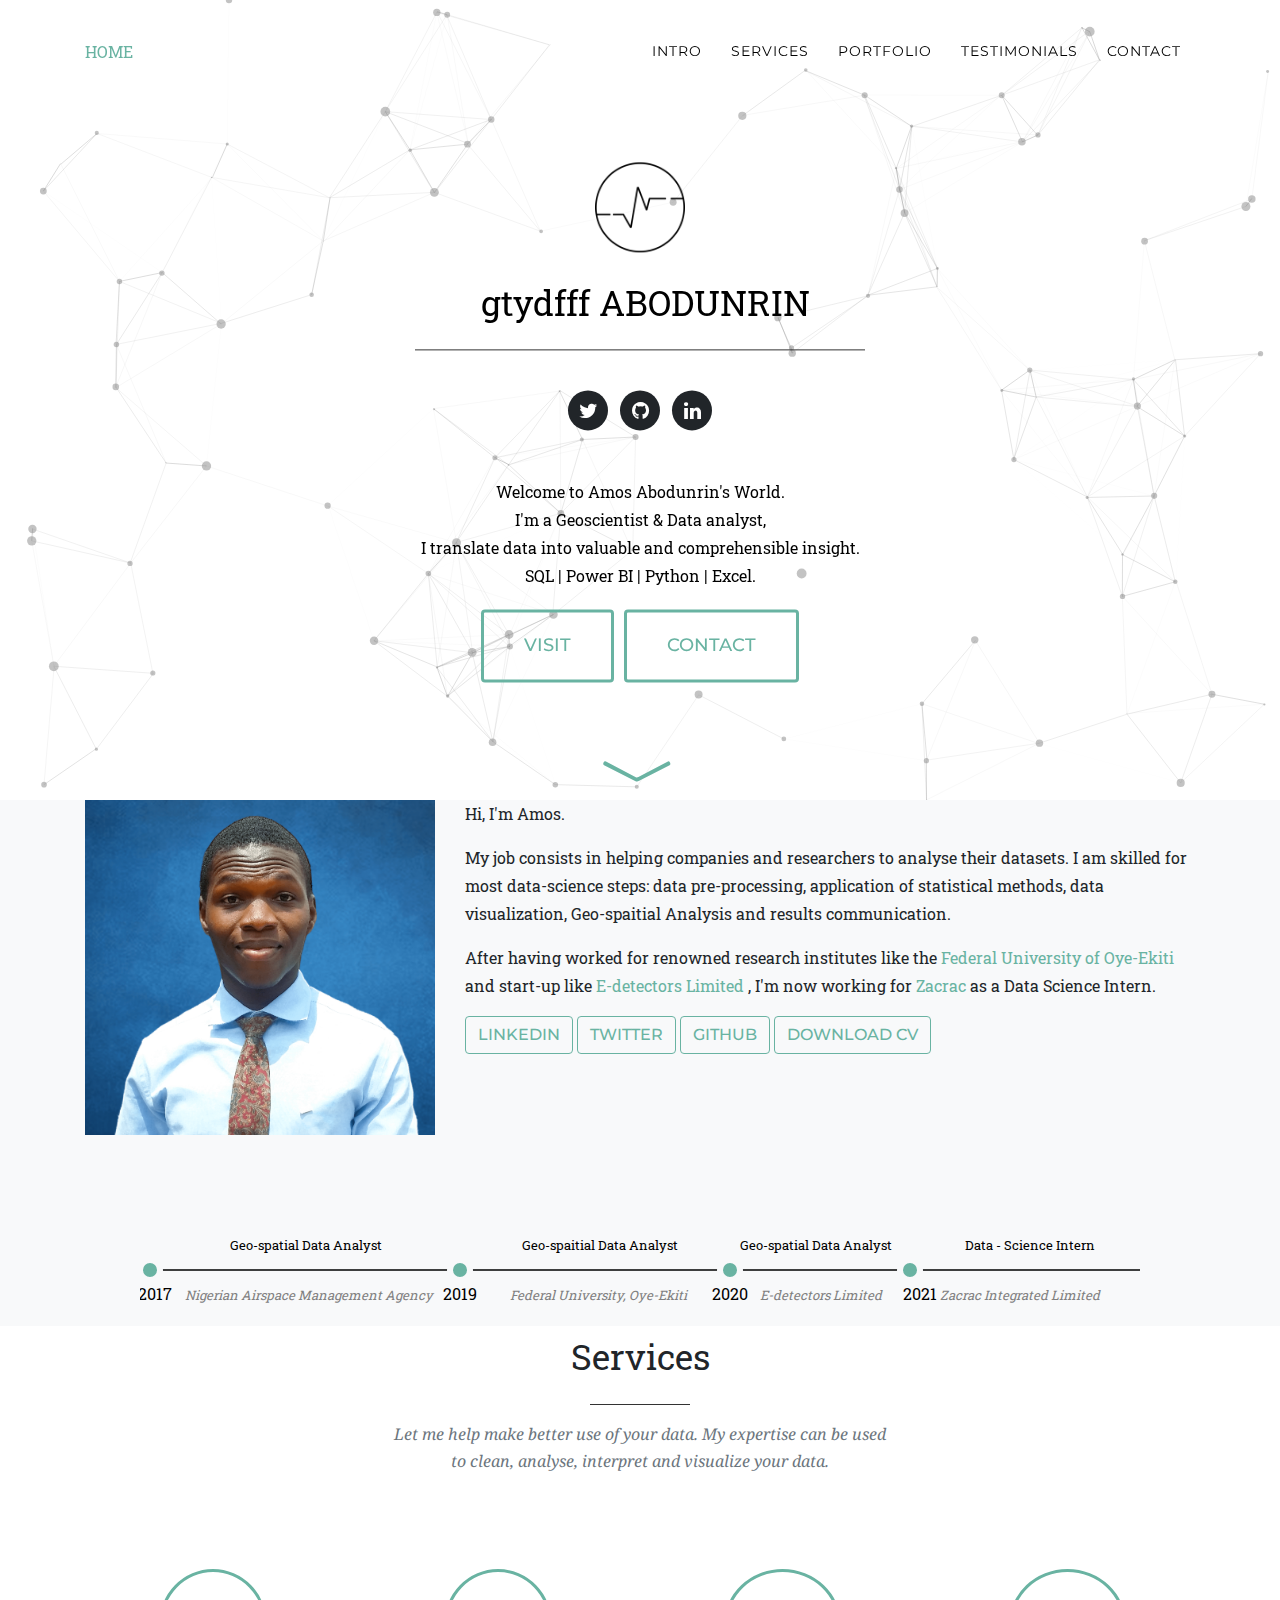
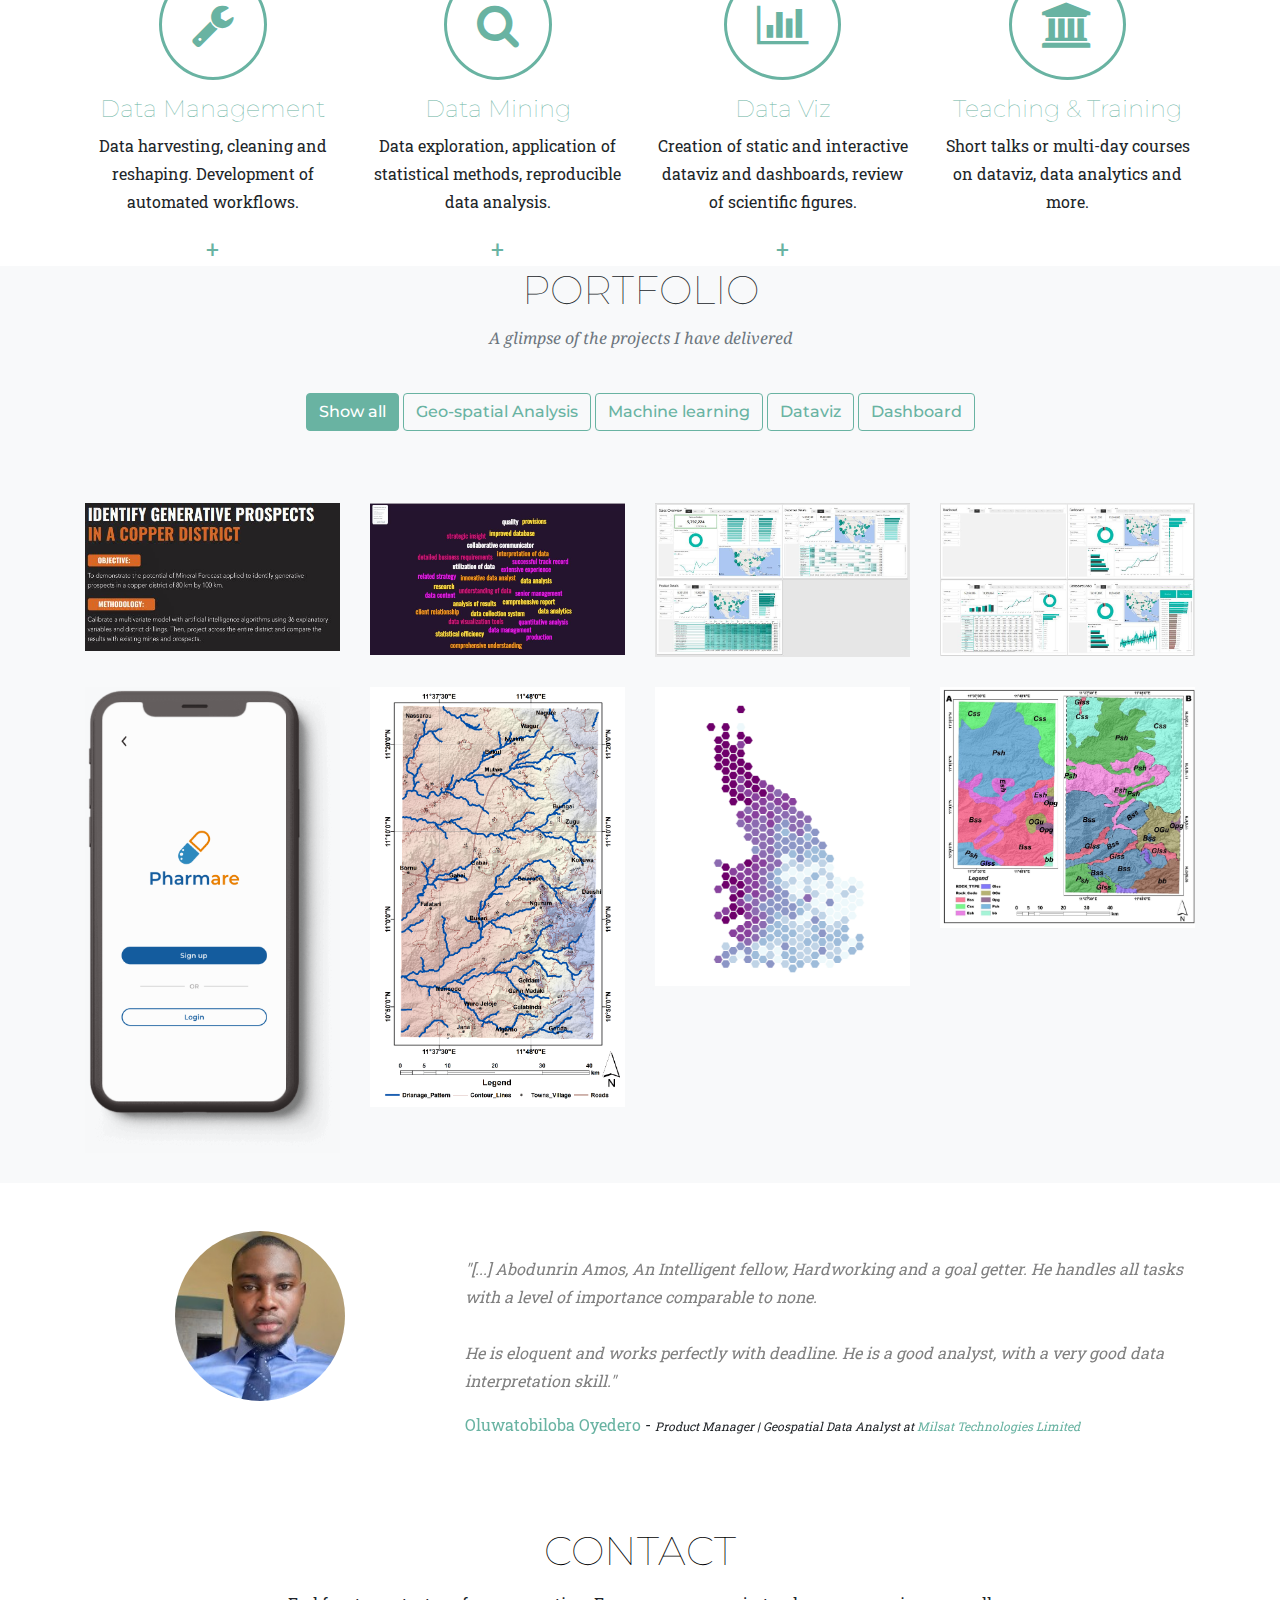
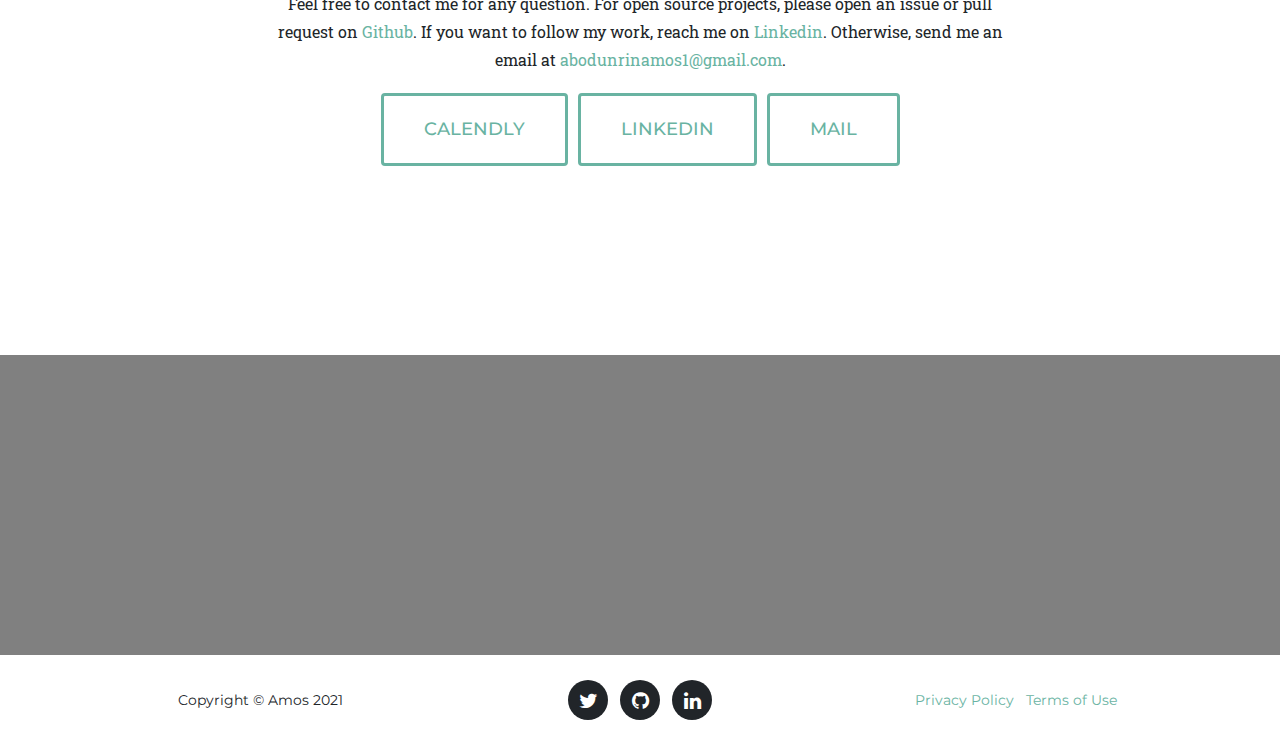
==== commit e6a82866: "dskndfs" ====
--- a/index.html
+++ b/index.html
@@ -98,7 +98,7 @@
     </div>
   </nav>
 
-  <!-- =======================  LANDING SECTION ======================= -->
+
 
 
   <header class="masthead">
@@ -109,7 +109,7 @@
 	<img width="90px" style="display:inline; margin-bottom: 20px; margin-right: 10px; margin-left: 10px"
         src="img/logo/Home_single_big.png">
 		<br>
-      <p style="display:inline; font-size: 35px; padding-left: 10px">AMOS </p>
+      <p style="display:inline; font-size: 35px; padding-left: 10px">gtydfff </p>
       <p style="display:inline; font-size: 35px"> ABODUNRIN</p>
       <hr style="width: 450px; height: 1px; border:none;color:#fff;background-color:#333;">
       <br>
@@ -285,7 +285,7 @@
             <h4>Teaching & Training</h4>
           </a>
           <p>Short talks or multi-day courses on dataviz, data analytics and more. </p>
-          <a href= style="font-size: 23px"></a>
+          <a href="" style="font-size: 23px"></a>
         </div>
 
       </div>
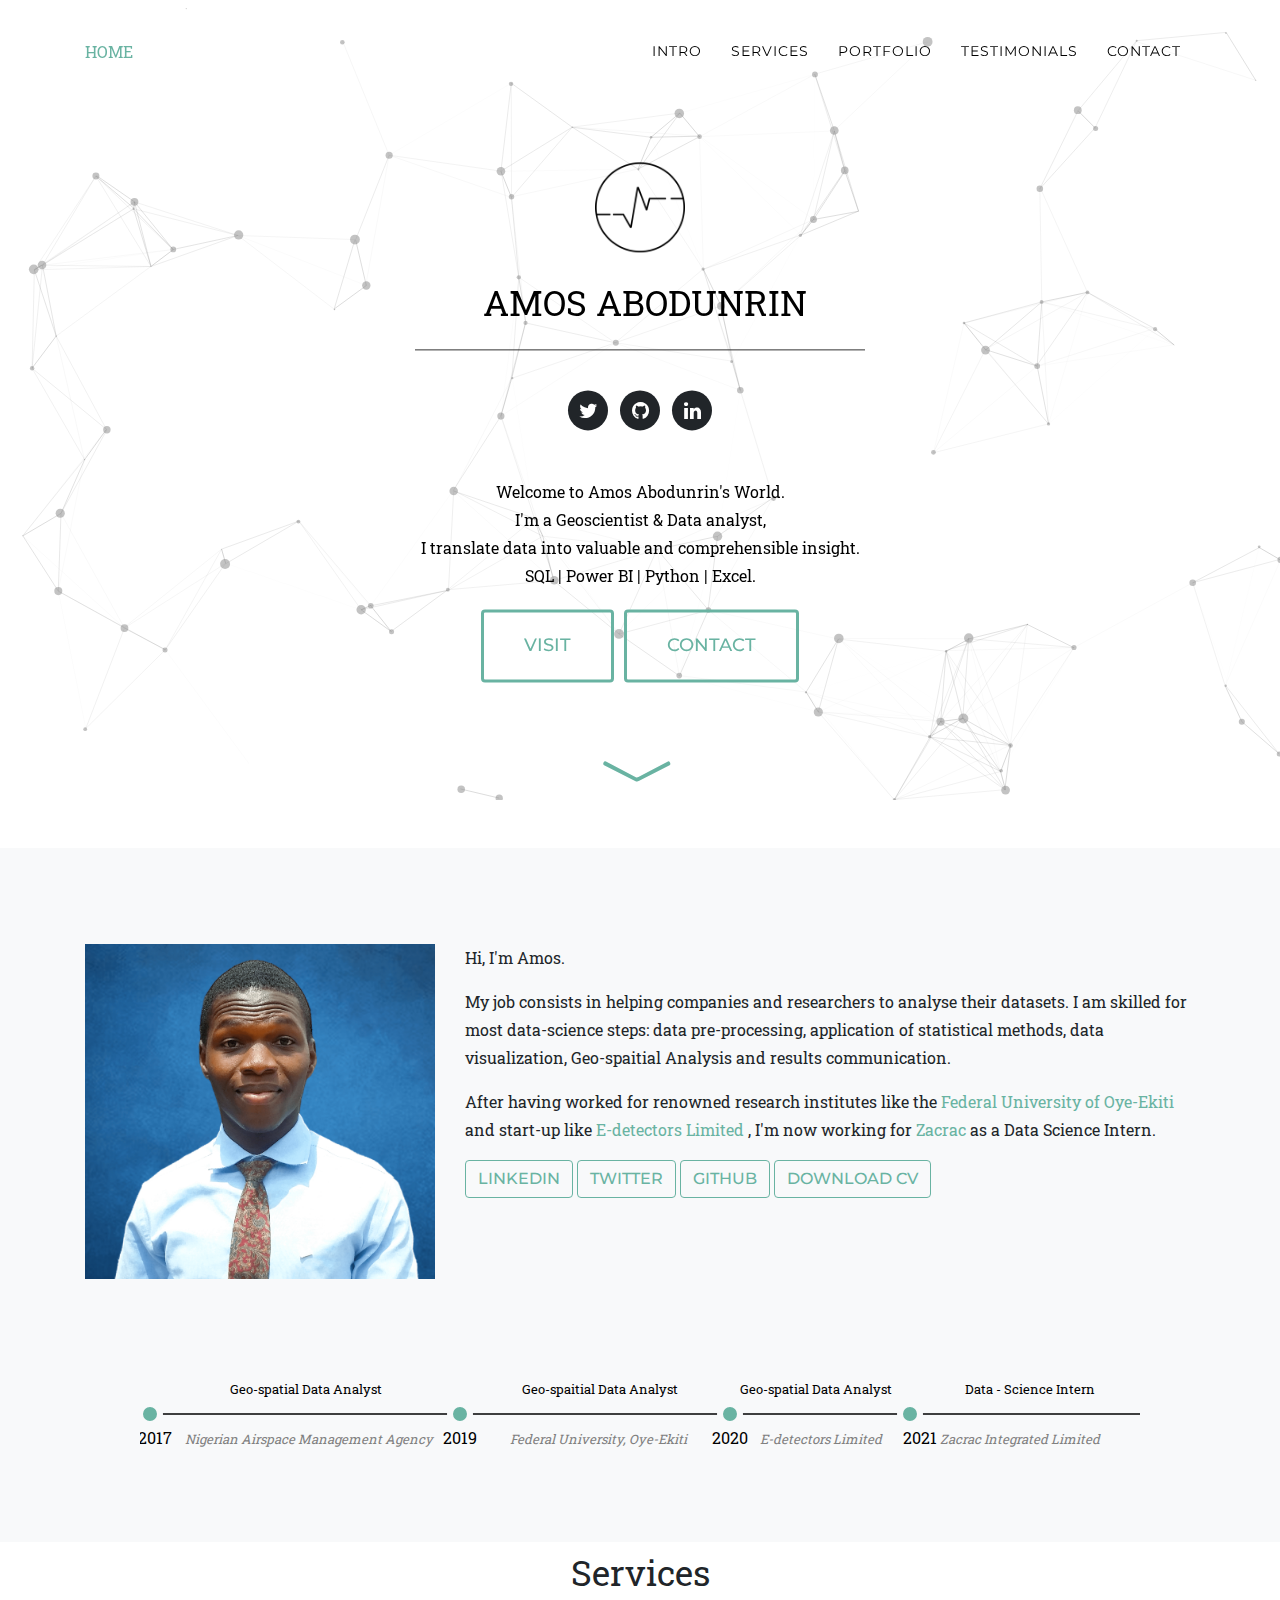
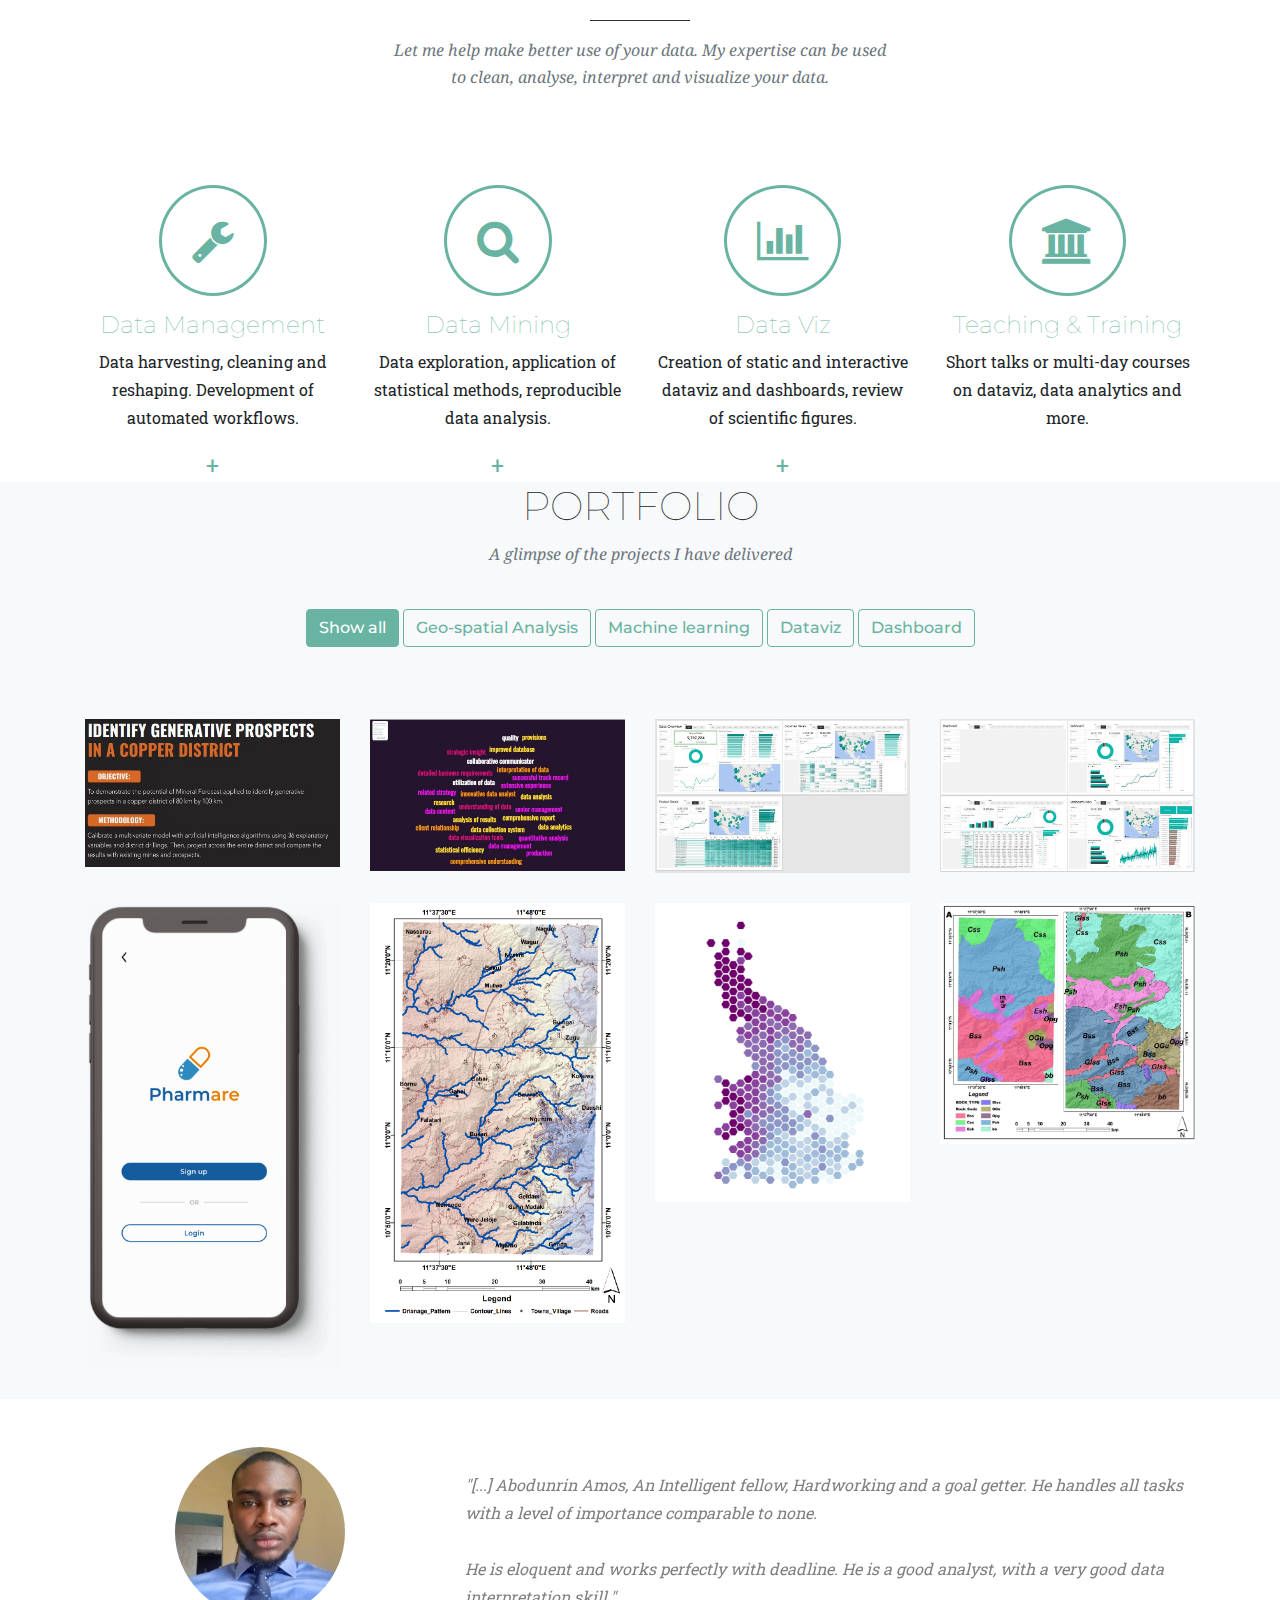
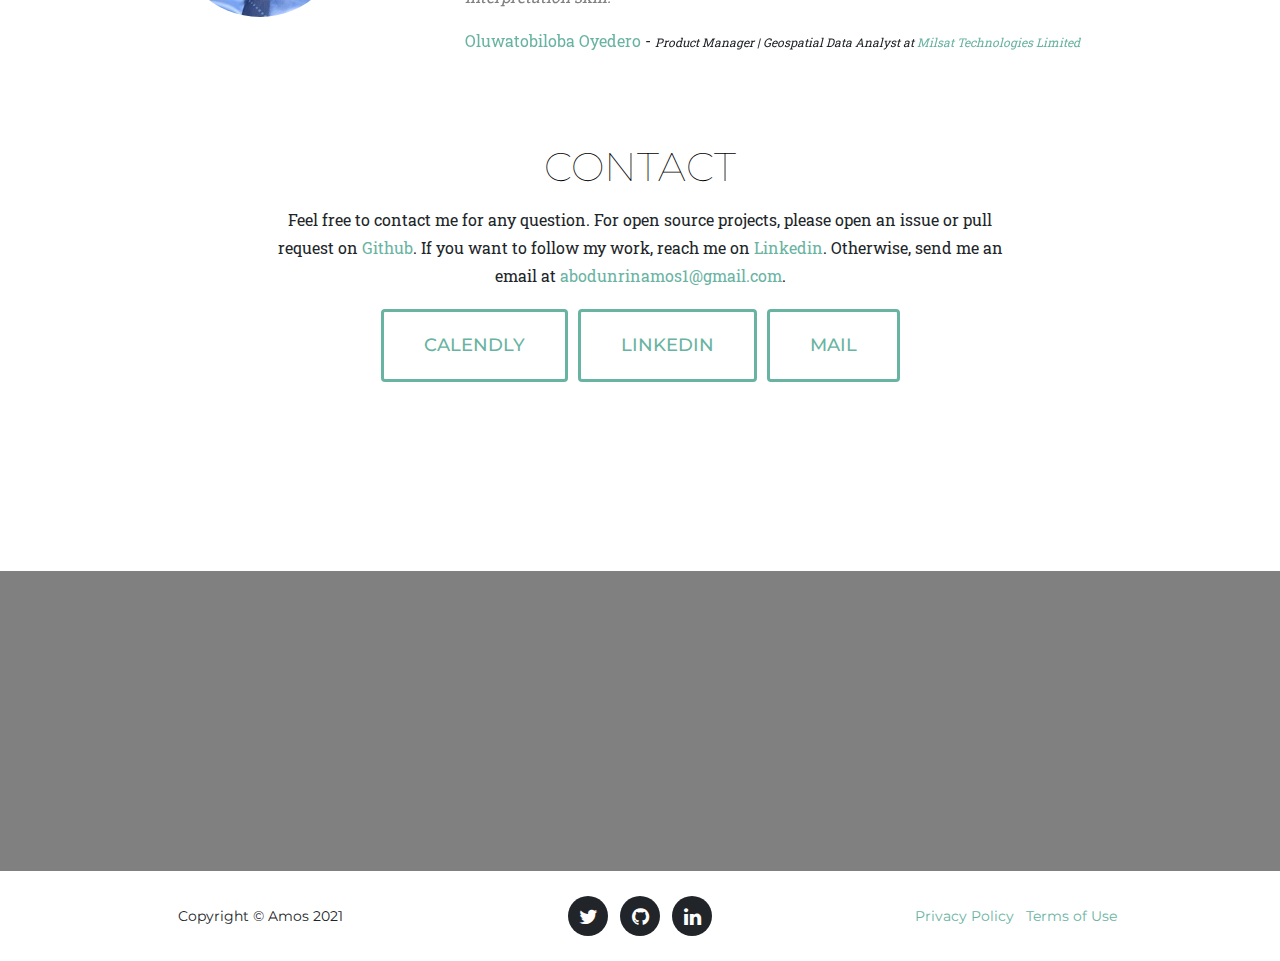
==== commit 22919232: "uhdfudf" ====
--- a/index.html
+++ b/index.html
@@ -109,7 +109,7 @@
 	<img width="90px" style="display:inline; margin-bottom: 20px; margin-right: 10px; margin-left: 10px"
         src="img/logo/Home_single_big.png">
 		<br>
-      <p style="display:inline; font-size: 35px; padding-left: 10px">gtydfff </p>
+      <p style="display:inline; font-size: 35px; padding-left: 10px">AMOS </p>
       <p style="display:inline; font-size: 35px"> ABODUNRIN</p>
       <hr style="width: 450px; height: 1px; border:none;color:#fff;background-color:#333;">
       <br>
@@ -140,7 +140,7 @@
         <p style="font-size: 80px; color: #69b3a2">&#xfe40;</p>
       </a>
     </div>
-  </header>
+  </header><br><br>
 
 
   <!-- scripts -->
@@ -150,7 +150,7 @@
   <!-- =======================  DESCRIPTION SECTION ======================= -->
 
   <section id="description" class="bg-light">
-    <div class="container">
+    <div class="container"><br><br><br><br>
 
       <div class="row">
         <div class="col-lg-4 text-center">
@@ -203,21 +203,11 @@
           </svg>
         </div>
       </div>
-    </div>
+    </div><br><br><br>
   </section>
 
-
-  <!-- ======================================================================= -->
-
-
-
-
-
-
-
-
-
-  <!-- =======================  SERVICES SECTION ======================= -->
+<!-- =======================  SERVICES SECTION ======================= -->
+
   <style>
     .services-logo {
       margin: 15px;
@@ -345,15 +335,6 @@
           </a>
         </div>
 		
-
-	   
-
-<!-- Genetic Map Comparator -->
-
-   
-
-<!-- Dashboard for Terres Inovia -->
-
 <!-- The Word Cloud Generator -->
 
         <div class="col-md-3 col-sm-6 portfolio-item show column dataviz ">
@@ -908,9 +889,8 @@
 						<br><br>
 						Key Skills:
 						Research
+            Data Analysis
 						Concept Ideation
-						Prototyping
-						UI/UX Design
 						Project Management
 						<br><br>
 						Context: This was an intensive 5-day Hackathon actively participated by product management, data analysis and digital marketing fellows. 
@@ -924,27 +904,10 @@
 						stakeholders in pharmaceutical procurement using artificial intelligence 
 						to effectively manage inventory restocking in real-time. </p>
 						
-                    <p>We've created an <a href="http://www.agap-sunshine.inra.fr/genmapcomp/">online tool</a>
-                      allowing to upload your maps and characterize and visualize them. Several interactive graphs are
-                      available with export options and more. The tool was created using <code>R</code> and
-                      <code>Shiny</code>, plus several <code>Html widgets</code> for interactivity.</p>
-                    <center><img src="img/portfolio/genmapcomp.jpg" width="80%"></img></center>
                     <h6>Read more</h6>
                     <hr>
                     <span>The web application is available <a
                         href="http://www.agap-sunshine.inra.fr/genmapcomp/">online</a>. You can read the scientific
-                      paper on <a
-                        href="https://academic.oup.com/bioinformatics/article-abstract/33/9/1387/2908431/The-genetic-map-comparator-a-user-friendly?redirectedFrom=fulltext">Bioinformatics</a>.
-                      The source code of the project are on <a
-                        href="https://github.com/holtzy/GenMap-Comparator">Github</a>.</span>
-                    <div style="margin-top: 5px;">
-                      <a class="btn btn-secondary btn text-uppercase js-scroll-trigger"
-                        href="http://www.agap-sunshine.inra.fr/genmapcomp/">Online app</a>
-                      <a class="btn btn-secondary btn text-uppercase js-scroll-trigger"
-                        href="https://github.com/holtzy/GenMap-Comparator">Github</a>
-                      <a class="btn btn-secondary btn text-uppercase js-scroll-trigger"
-                        href="https://academic.oup.com/bioinformatics/article-abstract/33/9/1387/2908431/The-genetic-map-comparator-a-user-friendly?redirectedFrom=fulltext">Paper</a>
-                    </div>
                   </div>
                 </div>
               </div>
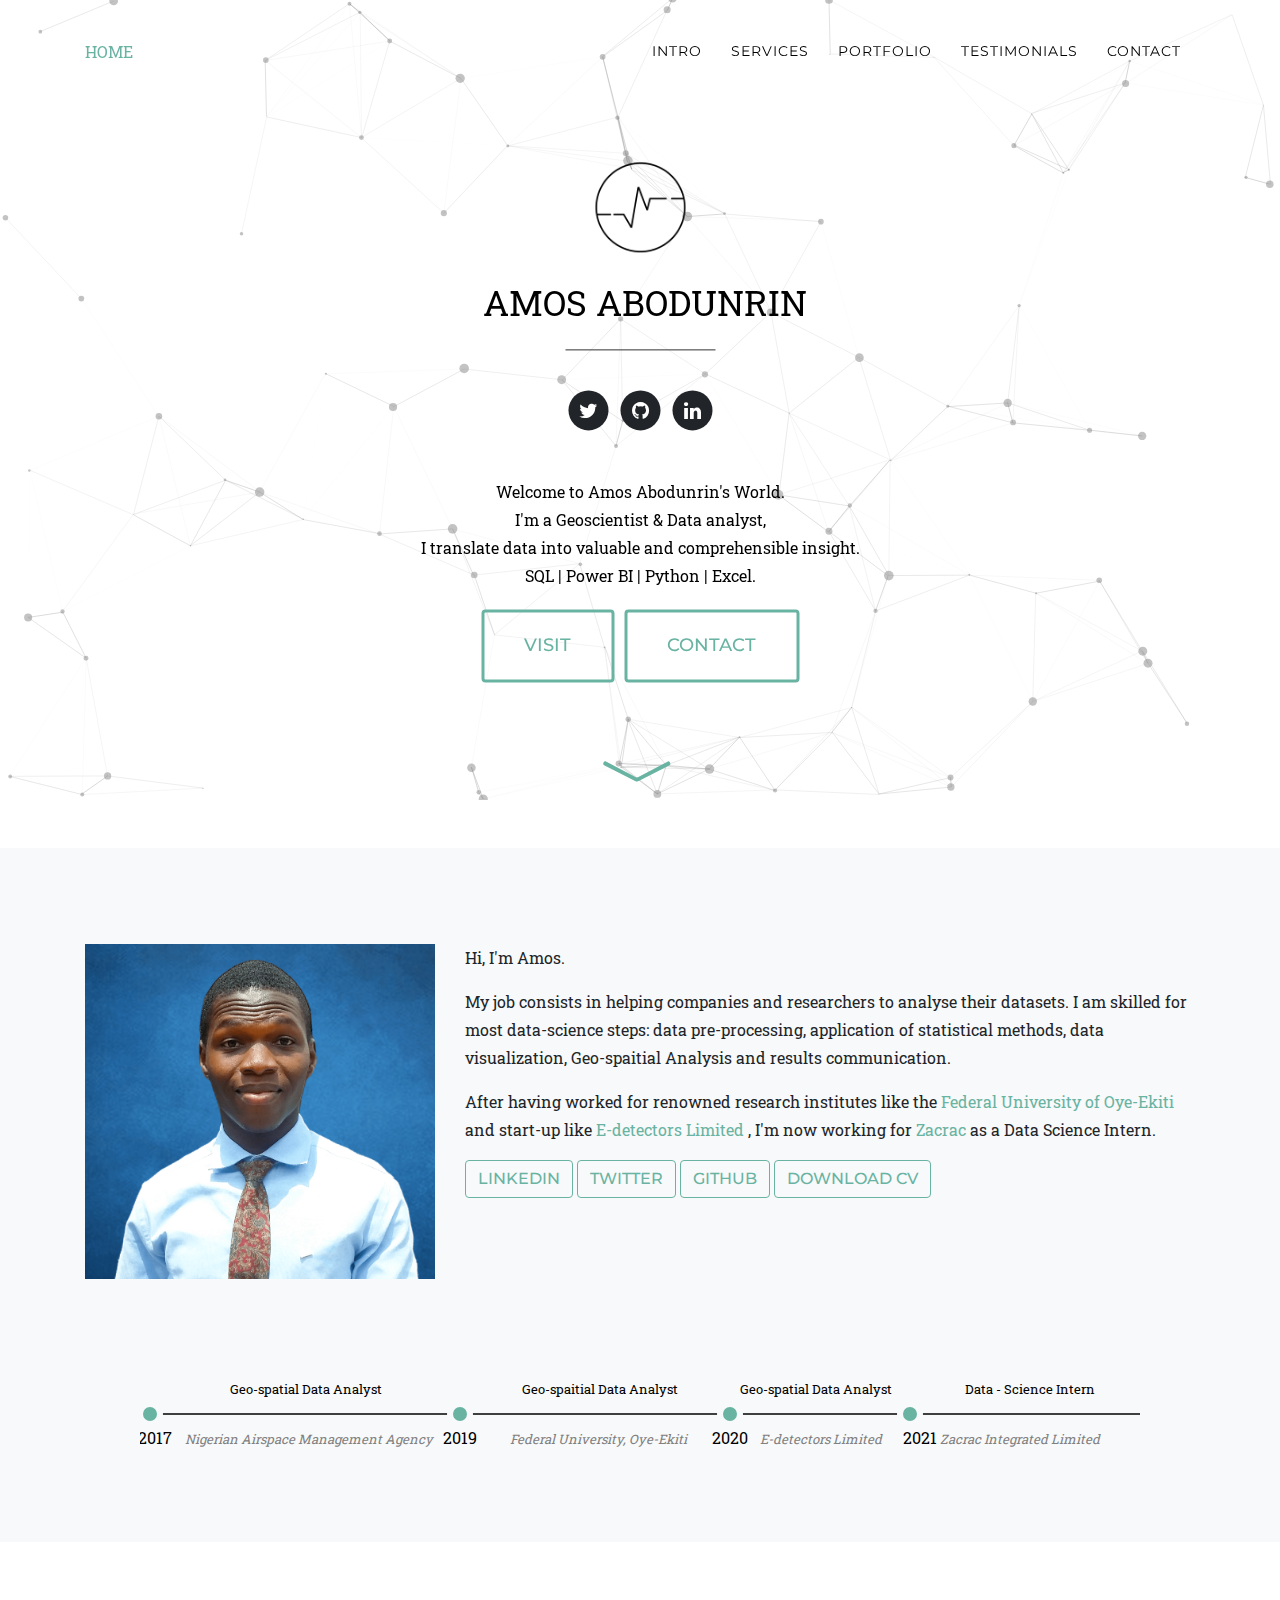
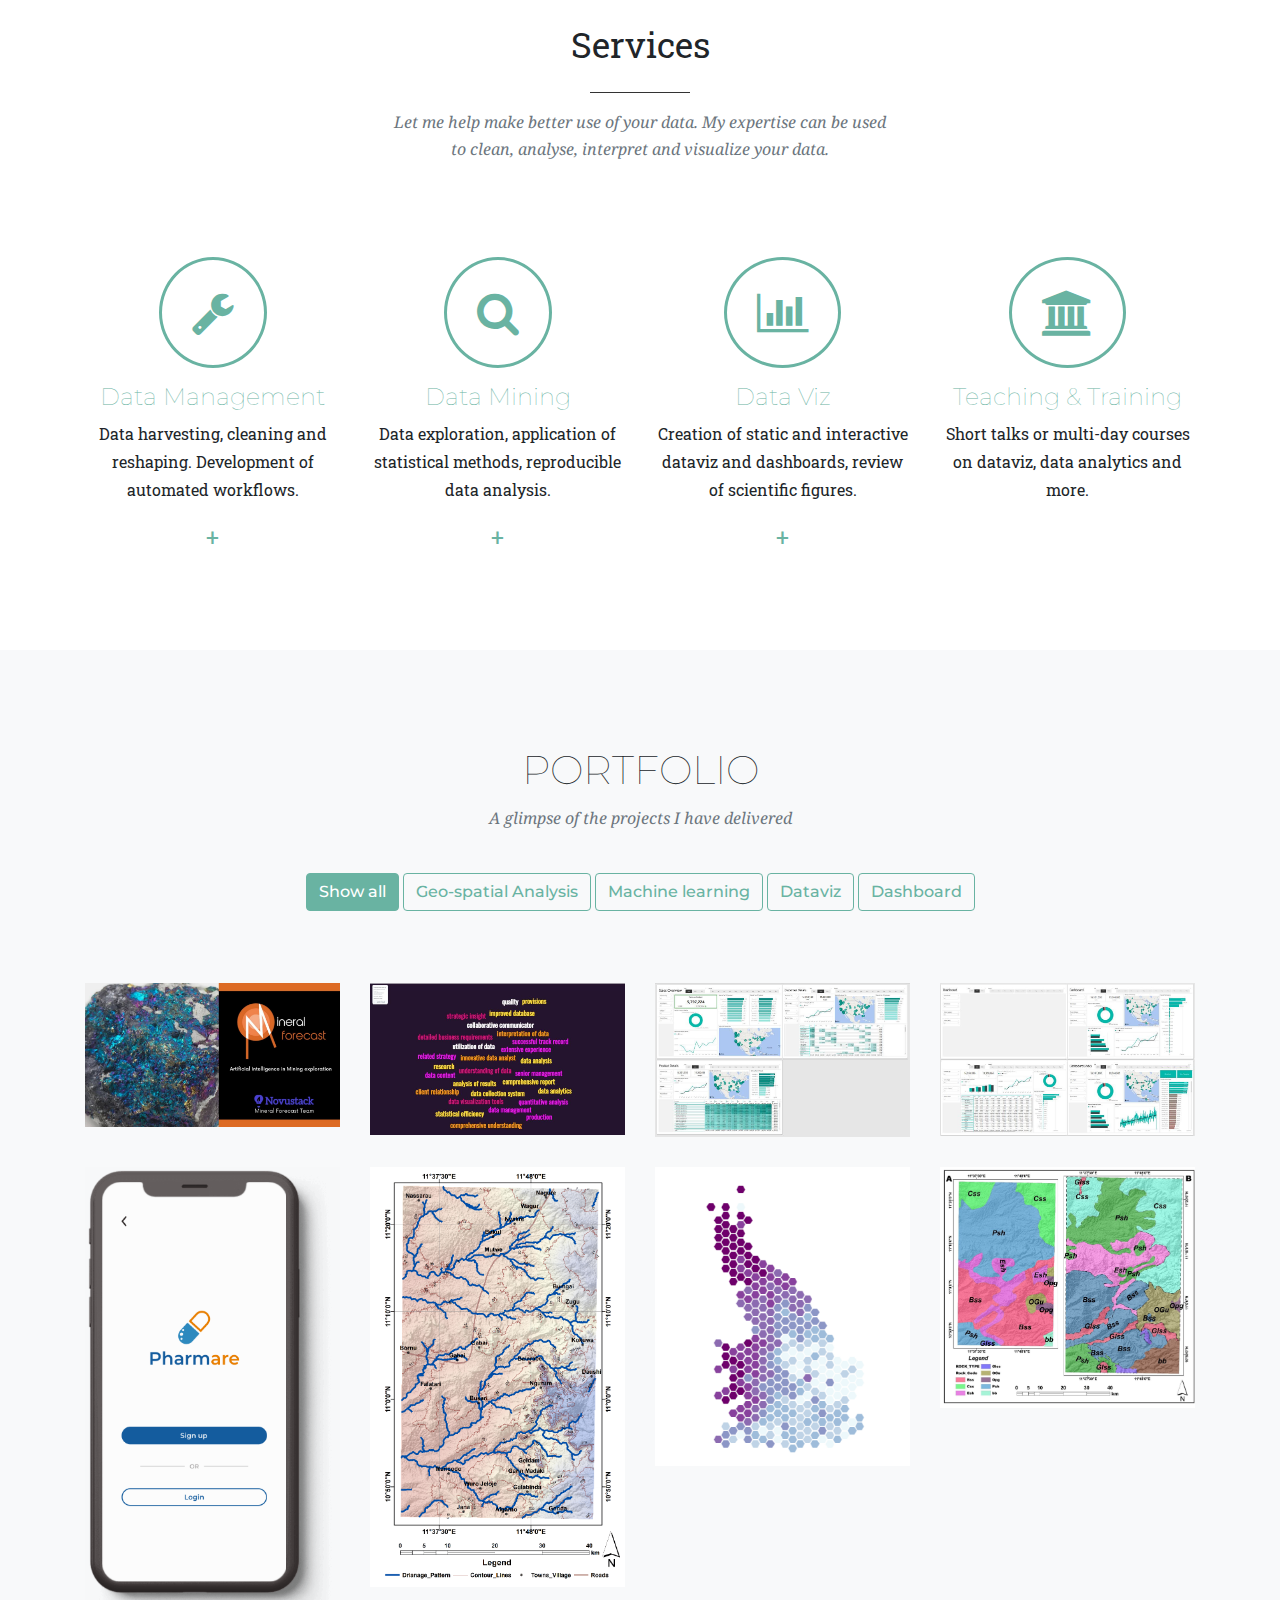
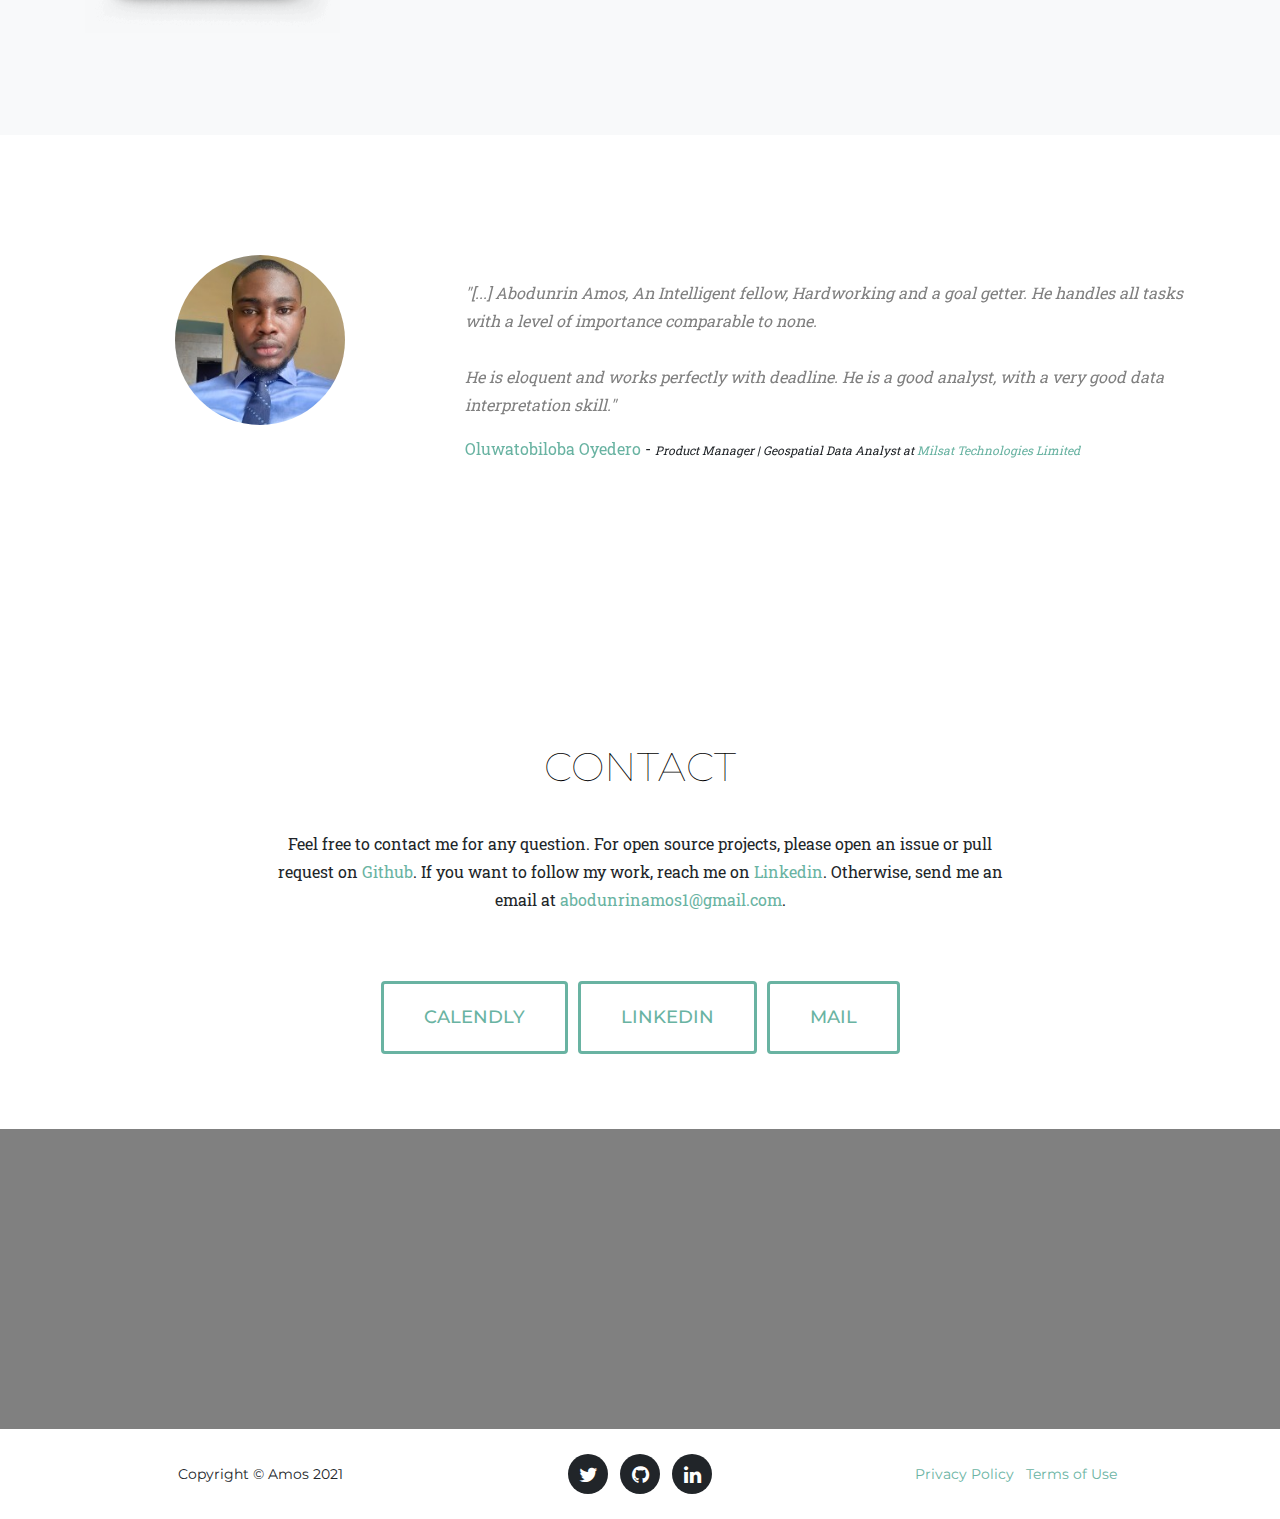
==== commit 0e9a7451: "hfdhdfhfdh" ====
--- a/index.html
+++ b/index.html
@@ -111,7 +111,7 @@
 		<br>
       <p style="display:inline; font-size: 35px; padding-left: 10px">AMOS </p>
       <p style="display:inline; font-size: 35px"> ABODUNRIN</p>
-      <hr style="width: 450px; height: 1px; border:none;color:#fff;background-color:#333;">
+      <hr style="width: 150px; height: 1px; border:none;color:#fff;background-color:#333;">
       <br>
       <ul class="list-inline social-buttons">
         <li class="list-inline-item">
@@ -225,7 +225,7 @@
       background-color: #69b3a2;
     }
   </style>
-<div class="parallaxwebsite">
+<div class="parallaxwebsite"><br><br><br>
   <section id="services" class="bg">
     <div class="container">
       <div class="row">
@@ -279,7 +279,7 @@
         </div>
 
       </div>
-    </div>
+    </div><br><br><br><br>
 </div>
   </section>
 
@@ -300,7 +300,7 @@
     }
   </style>
 
-  <section class="bg-light" id="portfolio">
+  <section class="bg-light" id="portfolio"><br><br><br><br>
     <div class="container">
       <div class="row">
         <div class="col-lg-12 text-center">
@@ -320,18 +320,18 @@
       <div id="portfolio-items" class="row">
 
 
-<!-- Genetics in the UK -->
+<!-- Mineral Forecast -->
        
-	   <div class="col-md-3 col-sm-6 portfolio-item show column dataviz Learning">
-          <a class="portfolio-link" data-toggle="modal" href="Learning">
+	   <div class="col-md-3 col-sm-6 portfolio-item show column Learning">
+          <a class="portfolio-link" data-toggle="modal" href="#forecast">
             <div class="portfolio-hover">
               <div class="portfolio-hover-content">
-                <p>Prediction of availability Copper using machine learning </p>
+                <p> Identify Generative Prospects in a copper district </p>
                 <p class="explanation_portfolio"> This is a project currently on going </P>
                   
               </div>
             </div>
-            <img class="img-fluid" src="img/portfolio/ml.JPG" alt="">
+            <img class="img-fluid" src="img/portfolio/ML2.jpg" width="500px" alt="">
           </a>
         </div>
 		
@@ -349,6 +349,7 @@
             <img class="img-fluid" src="img/portfolio/word cloud generator.JPG" alt="">
           </a>
         </div>
+
 <!-- Dash board of Sales Overview, Customer detials & prouct detials  -->
         <div class="col-md-3 col-sm-6 portfolio-item show column dataviz board">
           <a class="portfolio-link" data-toggle="modal" href="">
@@ -362,8 +363,9 @@
             <img class="img-fluid" src="img/portfolio/Capture.JPG" alt="">
           </a>
         </div>
+
   <!-- Dash board created with Power BI  -->
-  
+
 		<div class="col-md-3 col-sm-6 portfolio-item show column dataviz board">
           <a class="portfolio-link" data-toggle="modal" href="">
             <div class="portfolio-hover">
@@ -379,7 +381,7 @@
 
 <!-- Pharmare - Drug Acquisition App  -->
 
-		<div class="col-md-3 col-sm-6 portfolio-item show column dataviz board">
+		<div class="col-md-3 col-sm-6 portfolio-item show column board">
           <a class="portfolio-link" data-toggle="modal" href="#pharmare">
             <div class="portfolio-hover">
               <div class="portfolio-hover-content">
@@ -395,7 +397,7 @@
 		
 		<!-- Lithological mapping of upper benue trough  -->
 		
-		<div class="col-md-3 col-sm-6 portfolio-item show column dataviz geo">
+		<div class="col-md-3 col-sm-6 portfolio-item show column geo">
           <a class="portfolio-link" data-toggle="modal" href="">
             <div class="portfolio-hover">
               <div class="portfolio-hover-content">
@@ -427,7 +429,7 @@
 		
 		<!-- geological map A & B  -->
 		
-		<div class="col-md-3 col-sm-6 portfolio-item show column dataviz geo">
+		<div class="col-md-3 col-sm-6 portfolio-item show column geo">
           <a class="portfolio-link" data-toggle="modal" href="">
             <div class="portfolio-hover">
               <div class="portfolio-hover-content">
@@ -439,7 +441,7 @@
           </a>
         </div>
       </div>
-    </div>
+    </div><br><br><br>
   </section>
 
 
@@ -448,7 +450,7 @@
 
 
   <section id="testimonial"> 
-    <div class="container"><br><br>
+    <div class="container"><br><br><br><br><br>
 
       <div id="carouselExampleIndicators" class="carousel slide" data-ride="carousel">
         <div class="carousel-inner" role="listbox">
@@ -534,7 +536,7 @@
           <span class="sr-only">Next</span>
         </a> -->
       </div>
-
+      <br><br><br><br><br><br>
     </div>
   </section> 
 
@@ -550,12 +552,14 @@
       <div class="row">
         <div class="col-lg-2 text-center"></div>
         <div class="col-lg-8 text-center">
-          <br><br><br>
+          <br><br><br><br><br>
           <h2 class="section-heading text-uppercase" style="color: black">Contact</h2>
+          <br>
           <p>Feel free to contact me for any question. For open source projects, please open an issue or pull request on
             <a href="https://github.com/dataevangelist">Github</a>. If you want to follow my work, reach me on <a
               href="https://www.linkedin.com/in/abodunrin-amos/">Linkedin</a>. Otherwise, send me an email at <a
               href="mailto:abodunrinamos1@gmail.com">abodunrinamos1@gmail.com</a>.</p>
+              <br><br>
           <div style="text-align:center">
             <a class="btn btn-primary btn-xl text-uppercase js-scroll-trigger"
               href="https://calendly.com/abodunrinamos1/30min">Calendly</a>
@@ -570,7 +574,7 @@
       </div>
       
     </div>
-    
+    <br><br><br>
 	</div>
   <script src='https://api.mapbox.com/mapbox-gl-js/v2.3.1/mapbox-gl.js'></script>
 <link href='https://api.mapbox.com/mapbox-gl-js/v2.3.1/mapbox-gl.css' rel='stylesheet'/>
@@ -871,6 +875,7 @@
             <div class="row">
               <div class="col-lg-10 mx-auto">
                 <div class="modal-body">
+                  <br><br>
                   <img src="img/portfolio/iPhone X Clay Mockup-1.png" width="180px"></img>
                   <h4>The Innovate For Africa Hackathon July Cycle 2021.</h4>
                   <p style="max-width: 600px">Pharmare Drug Acquistion Simplified.</p>
@@ -878,36 +883,42 @@
                   <div style="text-align: left">
                     <h6>Project Summary</h6>
                     <hr>
-                    <p>Project Duration:  12th July 2021, 5 Days
+                    <p><b>Project Duration:</b>  12th July 2021, 5 Days
 					<br><br>
-						Team:<br>
-						Product Manager : Imo George, Samuel Sawyerr  <br>
-						Data Analyst : Humphrey Amaechi, Abodunrin Amos <br>
-						Digital Marketer : Gideon Adebola 
+						<b>Team:</b><br>
+						<b>Product Manager :</b> Imo George, Samuel Sawyerr  <br>
+						<b>Data Analyst</b> : Humphrey Amaechi, Abodunrin Amos <br>
+						<b>Digital Marketer</b> : Gideon Adebola 
 						<br><br>
-						My Role: Leadership + Project Manager
+						<b>My Role:</b>Data Analyst + Researcher
 						<br><br>
-						Key Skills:
+						<b>Key Skills:</b>
 						Research
             Data Analysis
 						Concept Ideation
 						Project Management
 						<br><br>
-						Context: This was an intensive 5-day Hackathon actively participated by product management, data analysis and digital marketing fellows. 
+						<b>Context:</b> This was an intensive 5-day Hackathon actively participated by product management, data analysis and digital marketing fellows. 
 						<br><br>
-						The prompt: Design a quality health care experience in pharmacy, drug acquisition and blood banks. 
+						<b>The prompt:</b> Design a quality health care experience in pharmacy, drug acquisition and blood banks. 
 						Empathize, Define and Ideate a solution. 
 						Deliver a working prototype and a pitch of the solution at the end.
 						<br><br>
-						Solution: Our team created Pharmare, a multi- sided B2b relationship management solution 
+						<b>Solution:</b> Our team created Pharmare, a multi- sided B2b relationship management solution 
 						that enables direct 	seamless interactions between
 						stakeholders in pharmaceutical procurement using artificial intelligence 
-						to effectively manage inventory restocking in real-time. </p>
-						
+						to effectively manage inventory restocking in real-time.
+            <br><br>
+            <b>Presentation:</b>
+            Team members each had ample time to present various aspects of 
+            the project they had worked on. I had a chance to present on the analysed dataset.
+           <br><br><br><br>
+            <img class="img-fluid" src="img/portfolio/combo.png" alt=""
+          </p>
                     <h6>Read more</h6>
                     <hr>
-                    <span>The web application is available <a
-                        href="http://www.agap-sunshine.inra.fr/genmapcomp/">online</a>. You can read the scientific
+                    <span>Please find a Quick Link to our slides <a
+                        href="https://docs.google.com/presentation/d/1hQZgDC5JVTxEnJCoNUCSzG875iz5TiNzEW-n6uAa-KI/edit?usp=sharing">here</a>.
                   </div>
                 </div>
               </div>
@@ -918,9 +929,9 @@
   </center>
 
 
-  <!-- Danish como project -->
+  <!-- Mineral Forecast  -->
   <center>
-    <div class="portfolio-modal modal fade" id="comoProject" tabindex="-1" role="dialog" aria-hidden="true">
+    <div class="portfolio-modal modal fade" id="forecast" tabindex="-1" role="dialog" aria-hidden="true">
       <div class="modal-dialog h-100">
         <div class="modal-content">
           <div class="close-modal" data-dismiss="modal">
@@ -928,48 +939,49 @@
               <div class="rl"></div>
             </div>
           </div>
-          <div class="container">
+          <div class="container"></div>
             <div class="row">
               <div class="col-lg-10 mx-auto">
                 <div class="modal-body">
-                  <img src="img/portfolio/como.png" width="180px"></img>
-                  <h4>Comorbidity Within Mental Disorders</h4>
-                  <p style="max-width: 600px">Visualizing the patterns of comorbidity within treated mental disorders.
-                  </p>
-                  <a style="margin-top: 0px" class="btn btn-secondary btn text-uppercase js-scroll-trigger"
-                    href="https://holtzyan.shinyapps.io/the-nb-como-project/">Online app</a>
                   <br><br>
+                  <img src="img/portfolio/image (3).png" width="200px"></img>
+                  <h4> Artificial Intelligence in Mineral Exploration </h4>
+                  <p style="max-width: 600px"> Supervised & Unsupervised Machine Learning Algorithm
+                  </p><br>
                   <div style="text-align: left">
                     <h6>Description</h6>
                     <hr>
-                    <p><u>Comorbidity</u> is defined as the presence of 1 or more disorders in relation to an index
-                      disorder. I've been involved in a project with the <a href="https://qbi.uq.edu.au/">Queensland
-                        Brain Institute</a> (Australia) and the <a
-                        href="https://www.google.com/url?sa=t&amp;rct=j&amp;q=&amp;esrc=s&amp;source=web&amp;cd=1&amp;cad=rja&amp;uact=8&amp;ved=2ahUKEwiKjZLU9vXfAhWGX30KHXESA4kQFjAAegQIAxAC&amp;url=https%3A%2F%2Finternational.au.dk%2F&amp;usg=AOvVaw3H3o22AmsQ30L_Elw2o_ZG">University
-                        of Aarhus</a> (Denmark) to build an interactive website allowing to explore the discovered
-                      patterns of comorbidity between mental disorders.</p>
-                    <p>The <a href="https://holtzyan.shinyapps.io/the-nb-como-project/">online tool</a> goes with the
-                      publication in <a href="https://jamanetwork.com/journals/jamapsychiatry/fullarticle/2720421">Jama
-                        Psychiatry</a>. Several interactive graphs are available with export options and more. The
-                      tool was created using <code>R</code> and <code>Shiny</code>, plus several
-                      <code>Html widgets</code> for interactivity.</p>
+                    <p><b>Project Duration:</b> 26th of July 2021, 5 DayS <br> <br> 
+                      <b>My Role:</b> Data Scientist<br> <br> 
+                      <b>Key Skill:</b> <br> 
+                      Data Cleaning <br> 
+                      Data Analysis <br> 
+                      Data Visualization <br> 
+                      Machine Learning 
+                      <br><br>
+                    <b>Context:</b><br>
+                    The process of Exploratory drilling and probing activities  requires high investment, 
+                    sustained cash inflow, and considerable time with inherent high risk.
+                    <br><br>
+                    Traditional procedures are unable to provide the degree of reliability/confidence limits. 
+                    The application of mathematical models through data analysis can help improve precision and 
+                    bring forth decision-making criteria at the end of each stage of the exploratory process.<br><br>
+
+                    <b>Objective:</b><br>
+                    To determine the economic viability of probable minerals deposit without 
+                    the need for drilling and exploratory activities using machine learning algorithms.<br><br>
+                    <b>Methodology:</b><br>
+                    Based on the desired product output and considering our model performance metric and evaluation, 
+                    KPIs and a final determination of whether the model can meet the established business goals 
+                    we decided on developing a unsupervised learning model with multiple linear regression.<br><br>
+                   
+                    <b>Process:</b><br>
+                    </p>
+                    <p></p>
                     <center><img src="img/portfolio/como-sankey.png" width="80%"></img></center>
                     <h6>Read more</h6>
                     <hr>
-                    <span>The web application is available <a
-                        href="https://holtzyan.shinyapps.io/the-nb-como-project/">online</a>. You can read the
-                      scientific paper on <a
-                        href="https://jamanetwork.com/journals/jamapsychiatry/fullarticle/2720421">Bioinformatics</a>.
-                      The source code of the project are on <a
-                        href="https://github.com/holtzy/the-NB-COMO-Project">Github</a>.</span>
-                    <div style="margin-top: 5px;">
-                      <a class="btn btn-secondary btn text-uppercase js-scroll-trigger"
-                        href="https://holtzyan.shinyapps.io/the-nb-como-project/">Online app</a>
-                      <a class="btn btn-secondary btn text-uppercase js-scroll-trigger"
-                        href="https://github.com/holtzy/the-NB-COMO-Project">Github</a>
-                      <a class="btn btn-secondary btn text-uppercase js-scroll-trigger"
-                        href="https://jamanetwork.com/journals/jamapsychiatry/fullarticle/2720421">Paper</a>
-                    </div>
+                    
                   </div>
                 </div>
               </div>
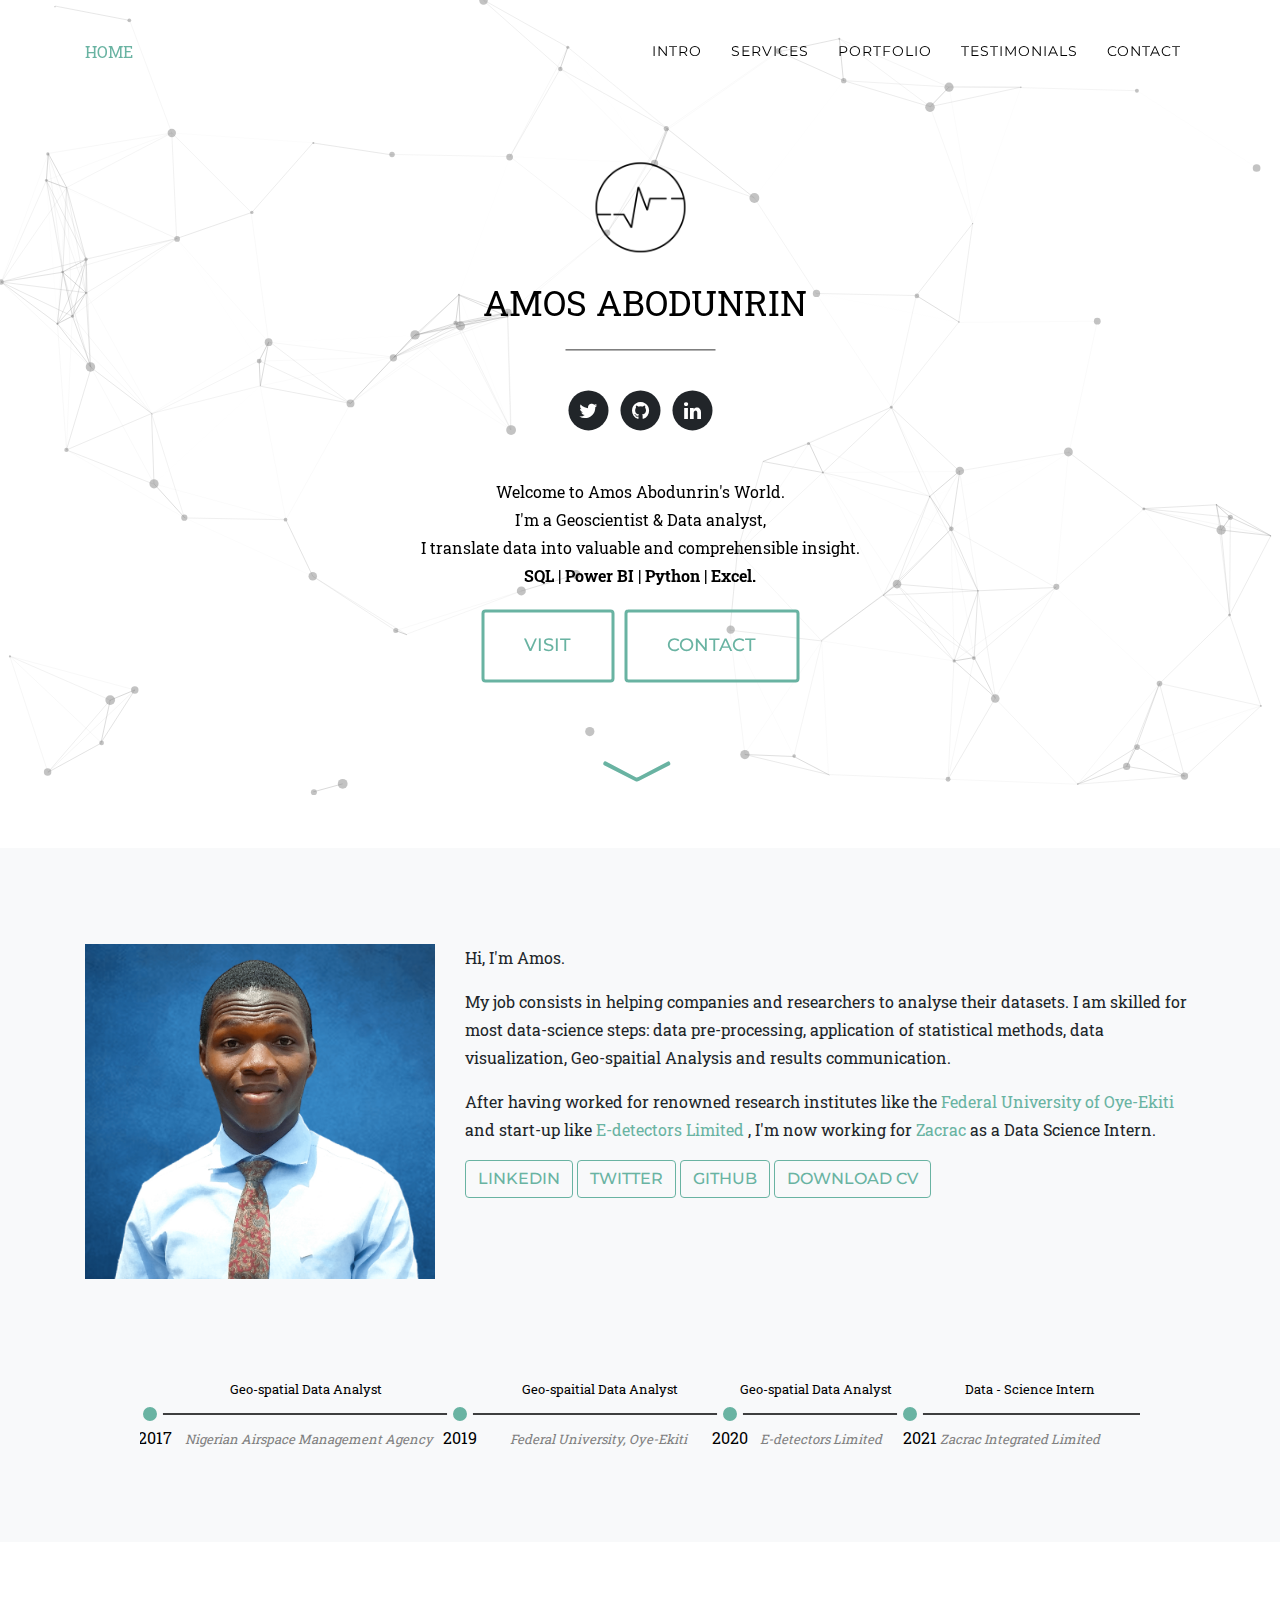
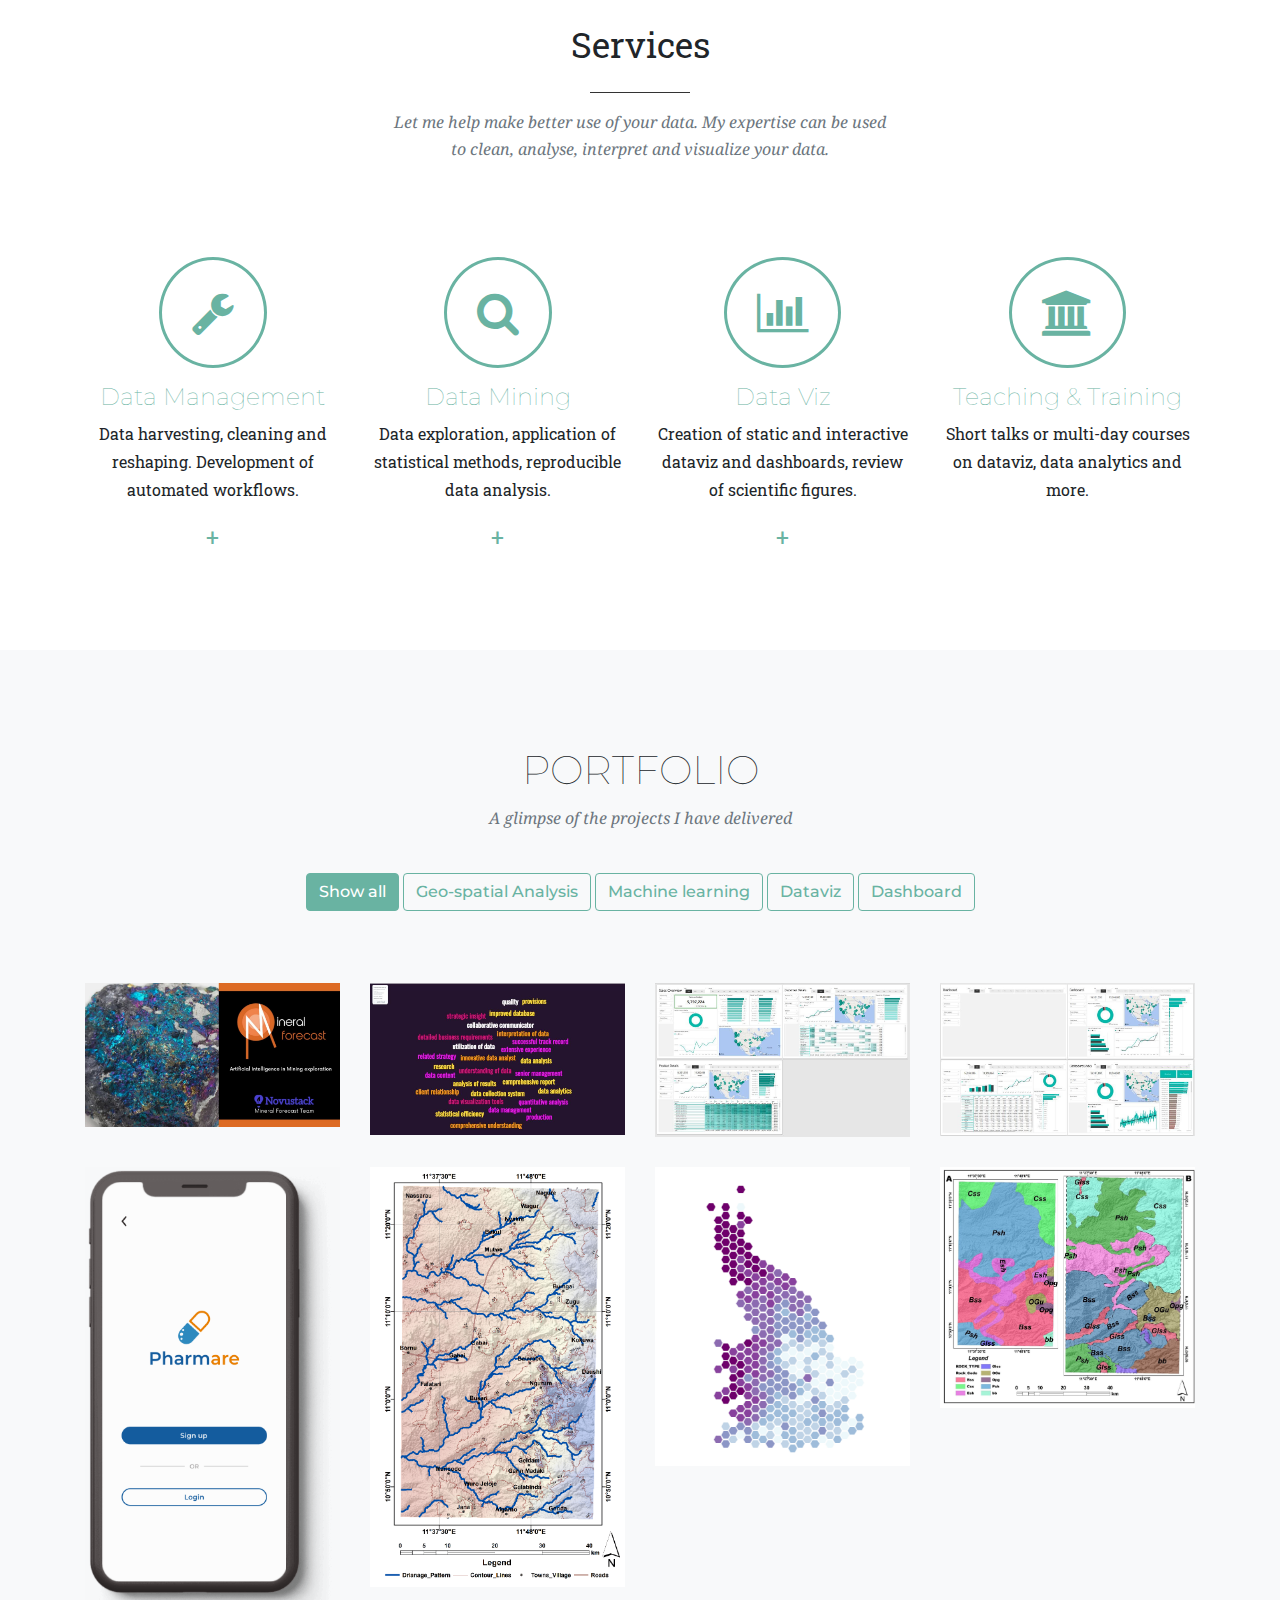
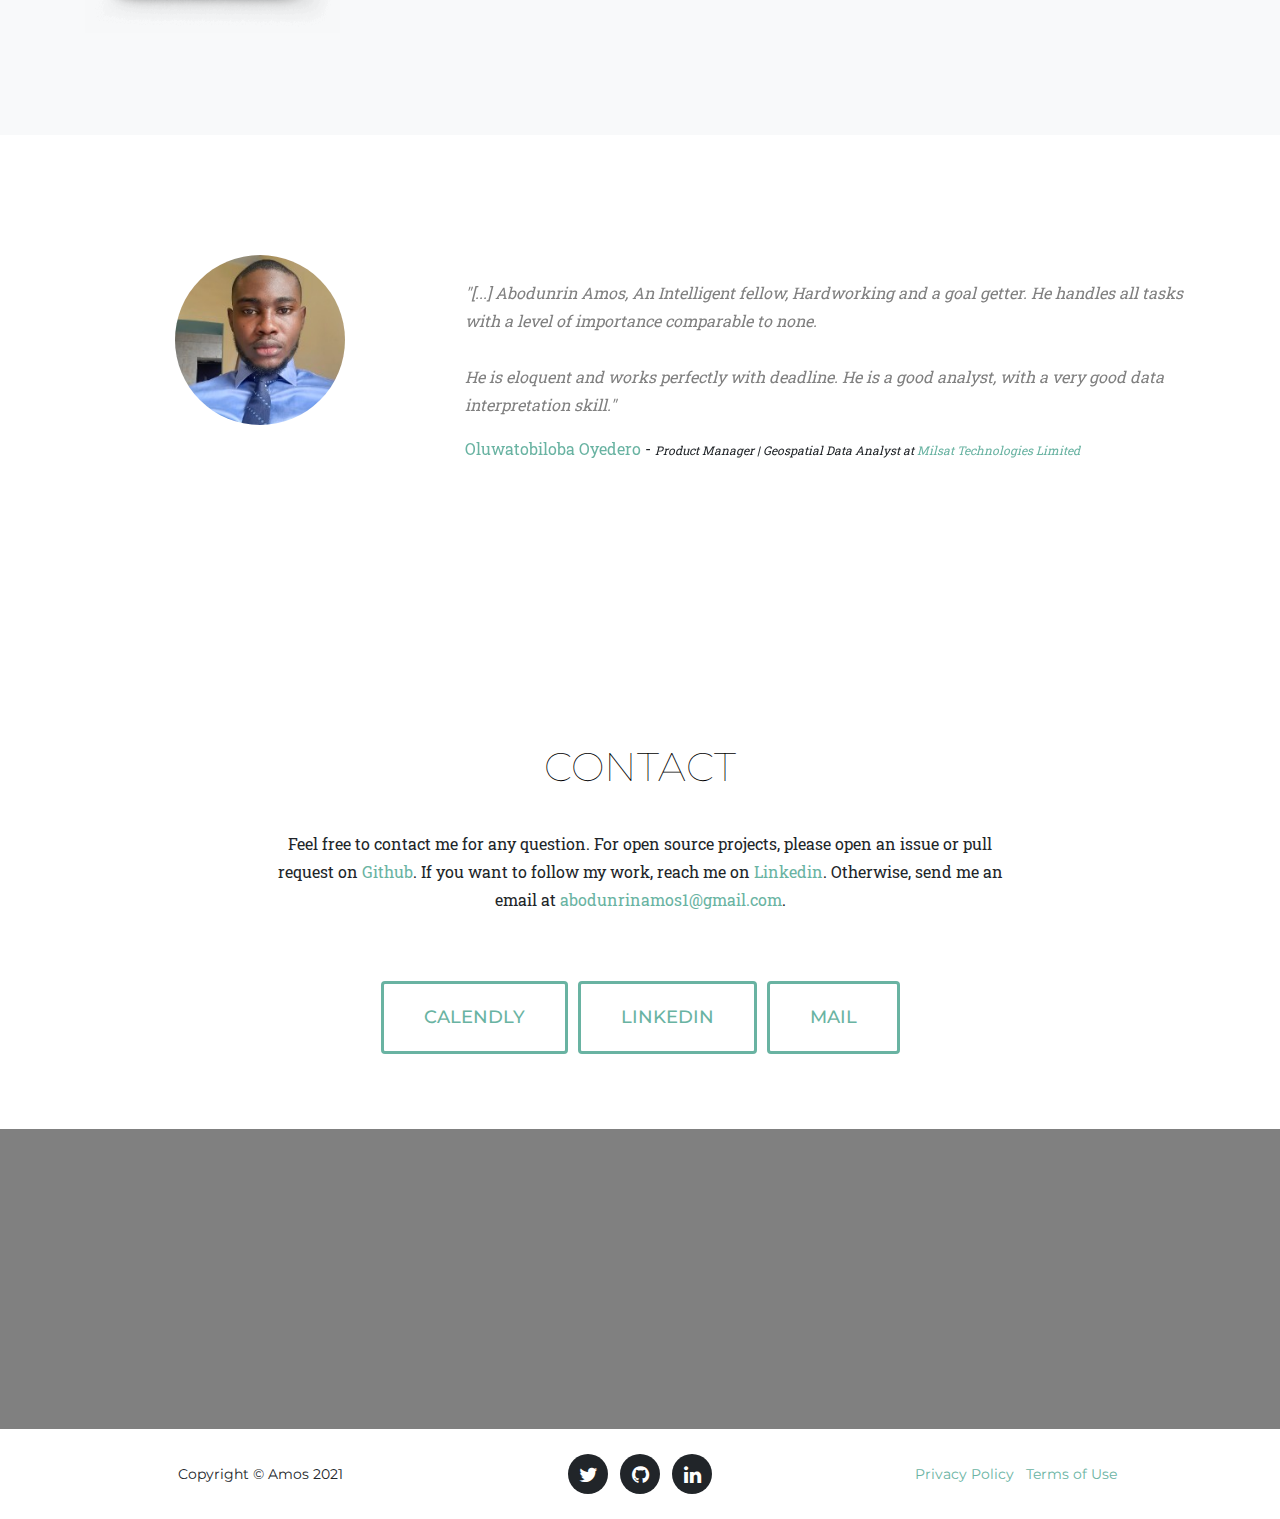
==== commit 52745c20: "uius" ====
--- a/index.html
+++ b/index.html
@@ -20,14 +20,14 @@
   <title> Amos Abodunrin| Data-Science </title>
   <meta name="viewport" content="width=device-width, initial-scale=1, shrink-to-fit=no">
   <meta name="description"
-    content= "Welcome to Amos Abodunrin homepage. I'm a  Geoscientist data analyst. I translate data into valuable and comprehensible insight. SQL| Power BI | Python | Excel.">
+    content= "Welcome to Amos Abodunrin's World. I'm a Geoscientist & Data Analyst. I translate data into valuable and comprehensible insight. SQL| Power BI | Python | Excel.">
   <meta name="keywords"
-    content="Consulting,Freelance,Datascience,Training,Data,Dataviz,Datavisualization,Plot,Chart,Graph,R,Python,D3,Learning,Caveat,Pitfall,Mistake,Classification">
+    content="Consulting,Freelance,Datascience,Training,Data,Dataviz,Datavisualization,Plot,Chart,Graph,R,Python,D3,Learning,Caveat,Pitfall,Mistake,Classification,GIS,Geospatial">
   <meta name="author" content="Amos Abodunrin">
   <link rel="icon" href="img/logo/Home_single_small.png">
 
   <!-- Control appearance when shared by social media -->
-  <meta property="og:title" content="Amos Abodunrin|Data-Science - Viz" />
+  <meta property="og:title" content="Amos Abodunrin|Data-Science - Geoscientist" />
   <meta property="og:image" content="img/logo/Home_single_medium.png" />
   <meta property="og:description"
     content= "Welcome to Amos Abodunrin homepage. I'm a  Geoscientist data analyst. I translate data into valuable and comprehensible insight. SQL| Power BI | Python | Excel."/>
@@ -131,7 +131,7 @@
         </li>
       </ul>
       <br><br>
-      <p>Welcome to Amos Abodunrin's World.<br>I'm a  Geoscientist & Data analyst,<br> I translate data into valuable and comprehensible insight.<br> SQL | Power BI | Python | Excel. </p>
+      <p>Welcome to Amos Abodunrin's World.<br>I'm a Geoscientist & Data analyst,<br> I translate data into valuable and comprehensible insight.<br> <b>SQL | Power BI | Python | Excel.</b> </p>
 	  <a class="btn btn-primary btn-xl text-uppercase js-scroll-trigger" href="#description">Visit</a>
       <a class="btn btn-primary btn-xl text-uppercase js-scroll-trigger" href="#contact">Contact</a>
     </div>
@@ -951,7 +951,7 @@
                   <div style="text-align: left">
                     <h6>Description</h6>
                     <hr>
-                    <p><b>Project Duration:</b> 26th of July 2021, 5 DayS <br> <br> 
+                    <p><b>Project Duration:</b> 26th of July 2021, 5 Days <br> <br> 
                       <b>My Role:</b> Data Scientist<br> <br> 
                       <b>Key Skill:</b> <br> 
                       Data Cleaning <br> 
@@ -970,16 +970,20 @@
                     <b>Objective:</b><br>
                     To determine the economic viability of probable minerals deposit without 
                     the need for drilling and exploratory activities using machine learning algorithms.<br><br>
+
                     <b>Methodology:</b><br>
                     Based on the desired product output and considering our model performance metric and evaluation, 
                     KPIs and a final determination of whether the model can meet the established business goals 
                     we decided on developing a unsupervised learning model with multiple linear regression.<br><br>
                    
-                    <b>Process:</b><br>
+                    <b>Process:</b><br><br>
+
                     </p>
                     <p></p>
-                    <center><img src="img/portfolio/como-sankey.png" width="80%"></img></center>
-                    <h6>Read more</h6>
+                    <center><img src="img/portfolio/process.jpg" width="80%"></img></center>
+                    <br>
+                    <b>Solution:</b>
+                    The Dataset are under NDA agreement. No display of clients results 
                     <hr>
                     
                   </div>
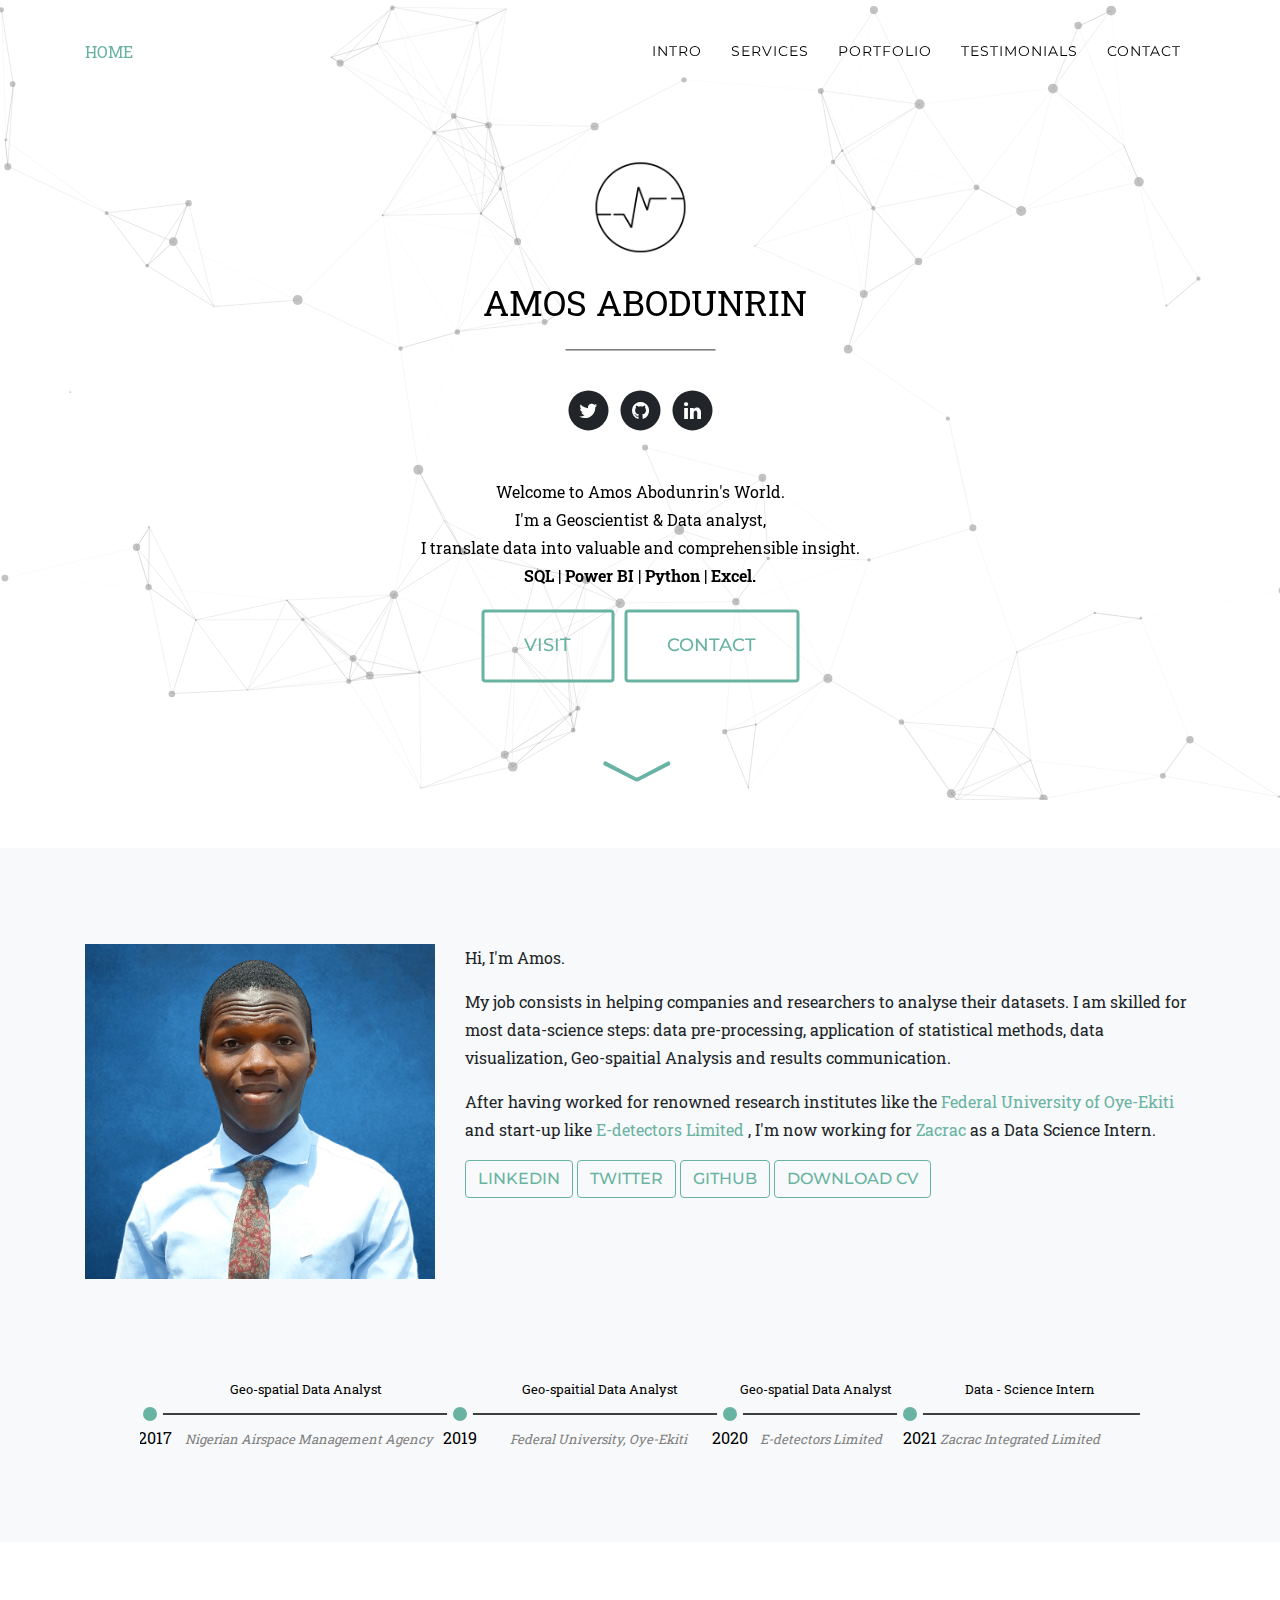
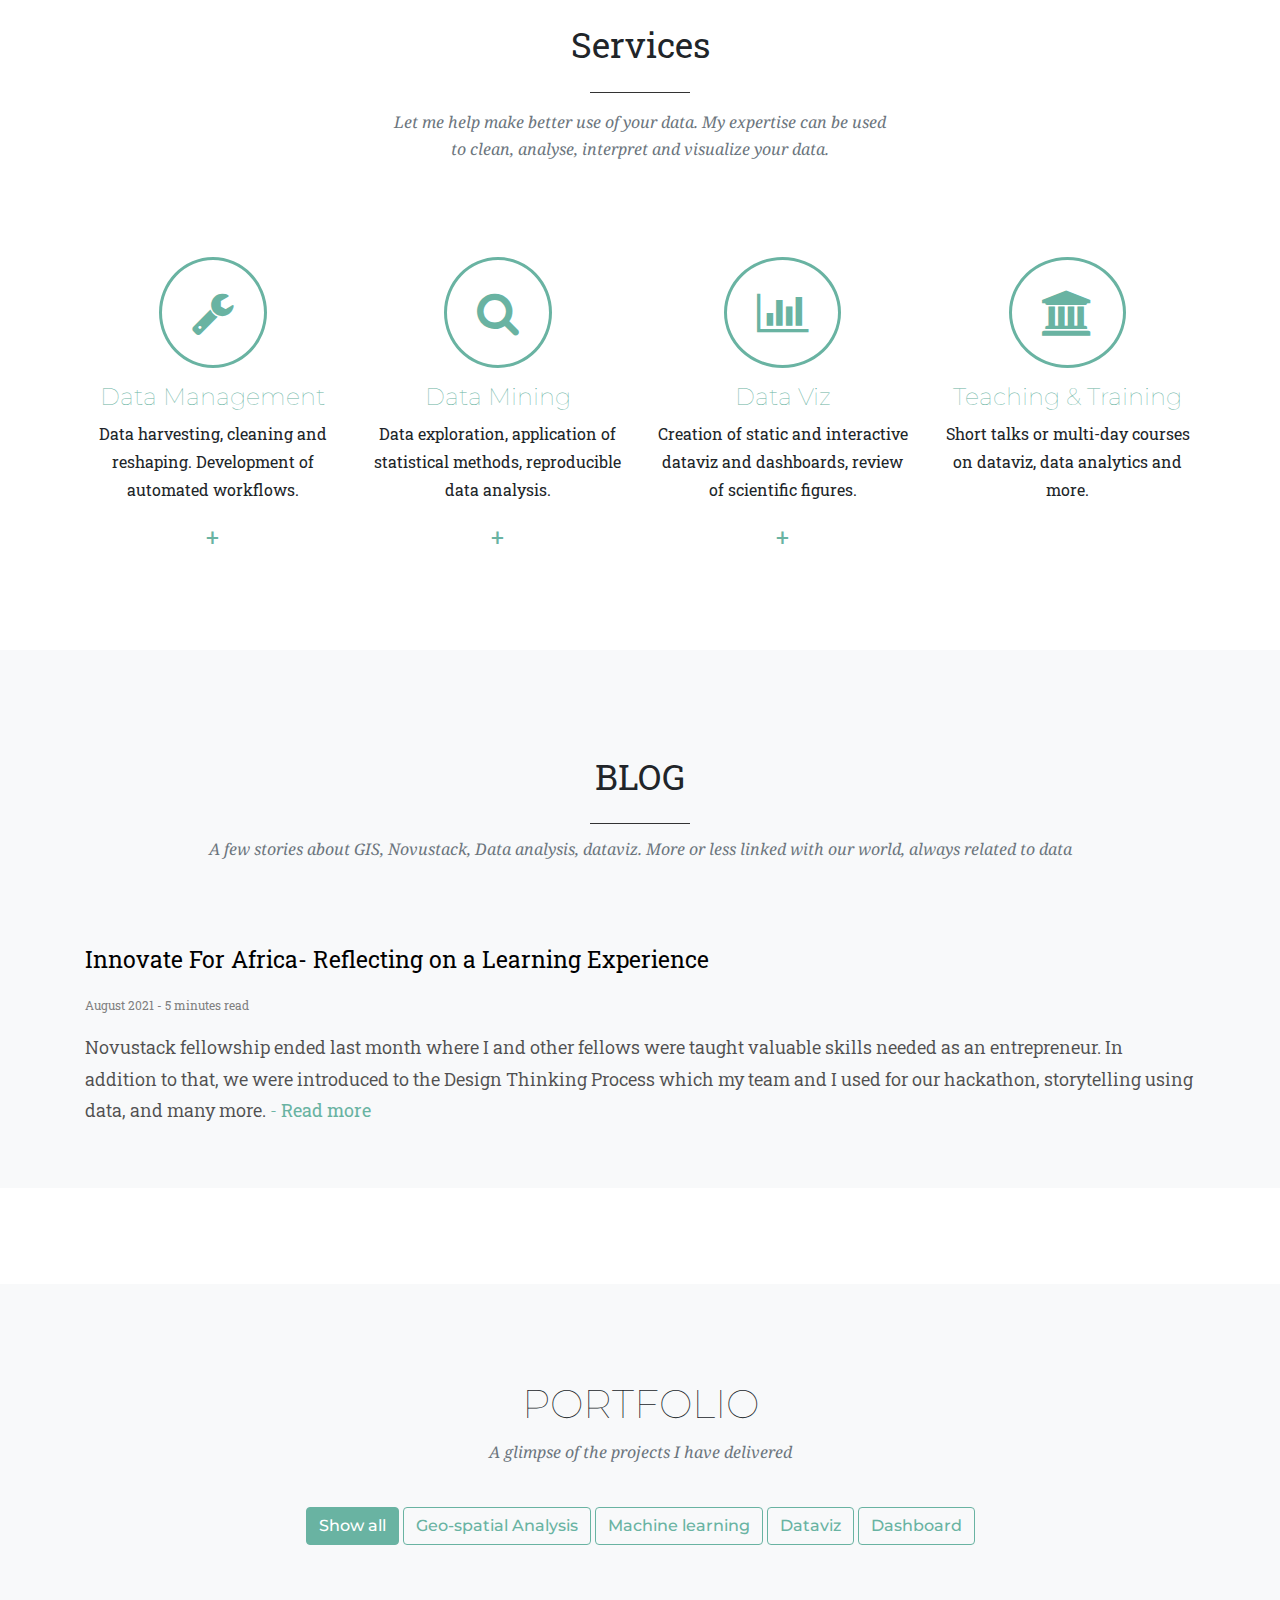
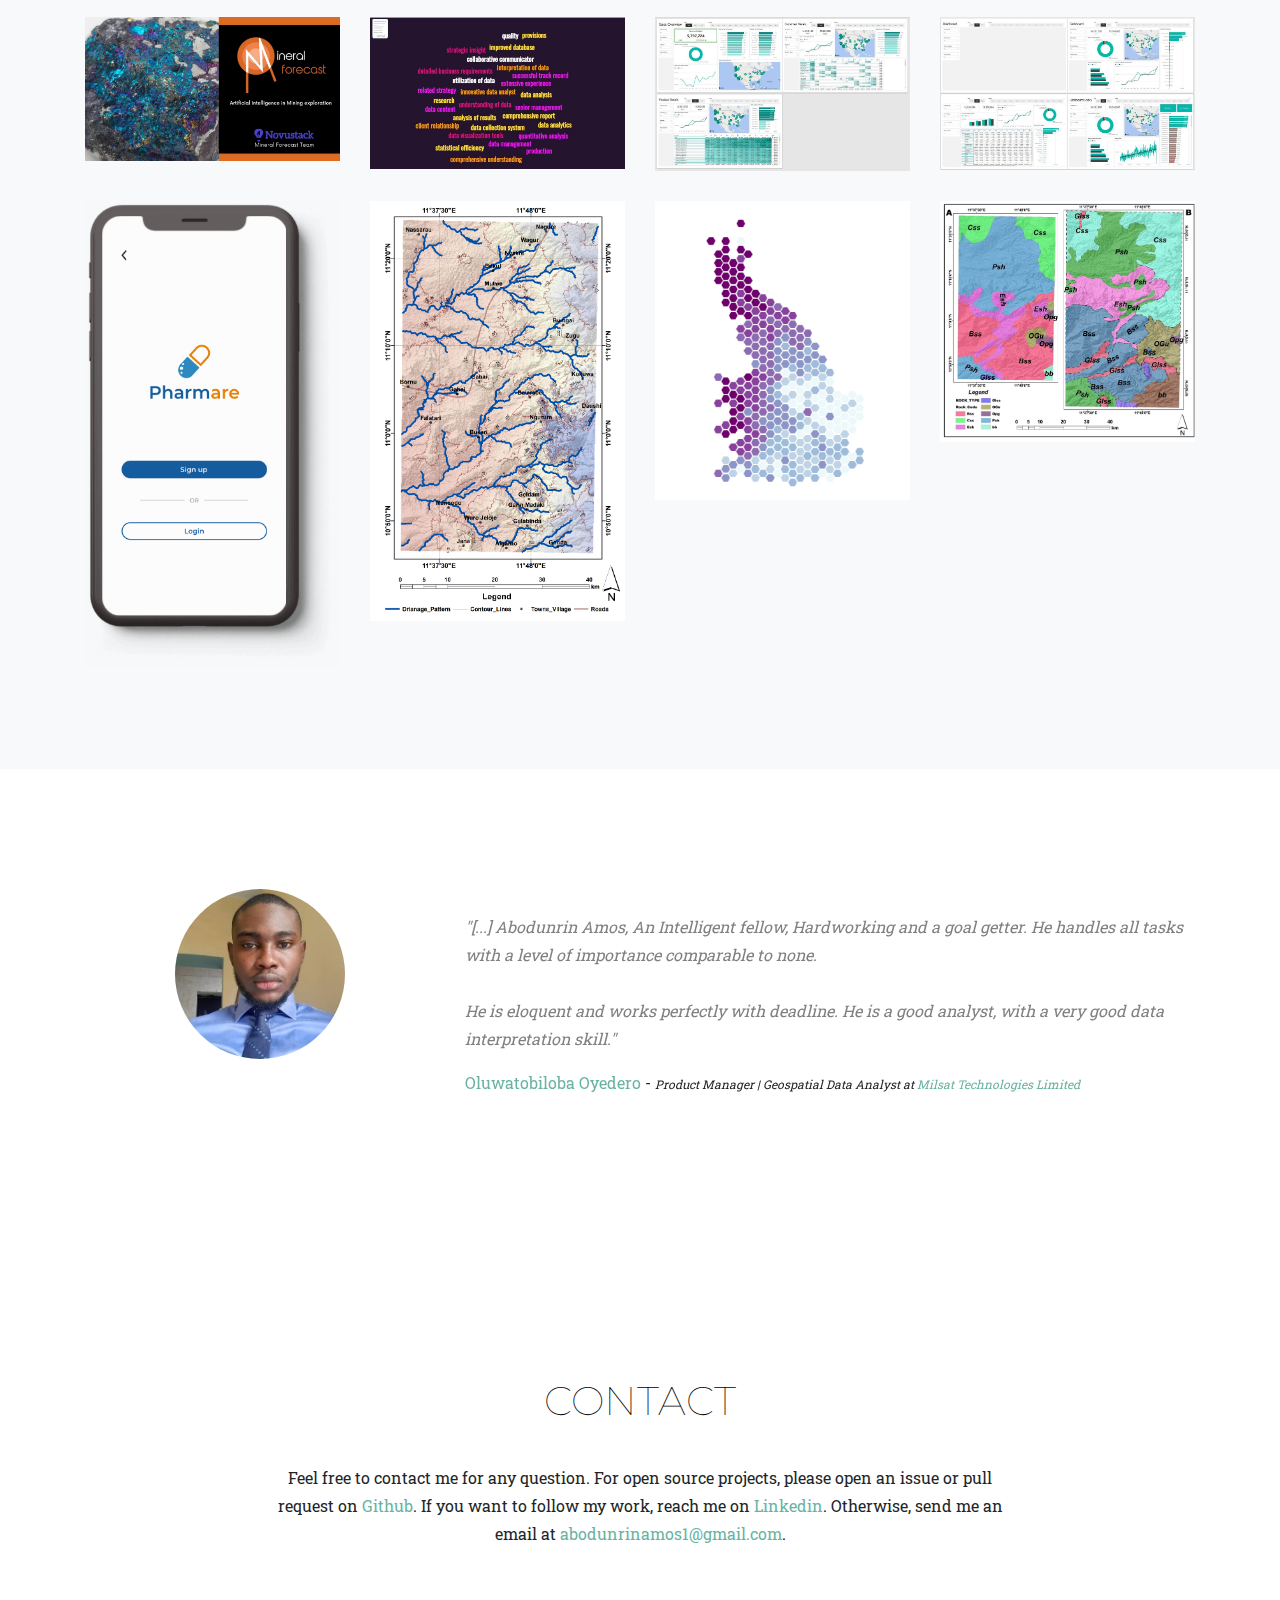
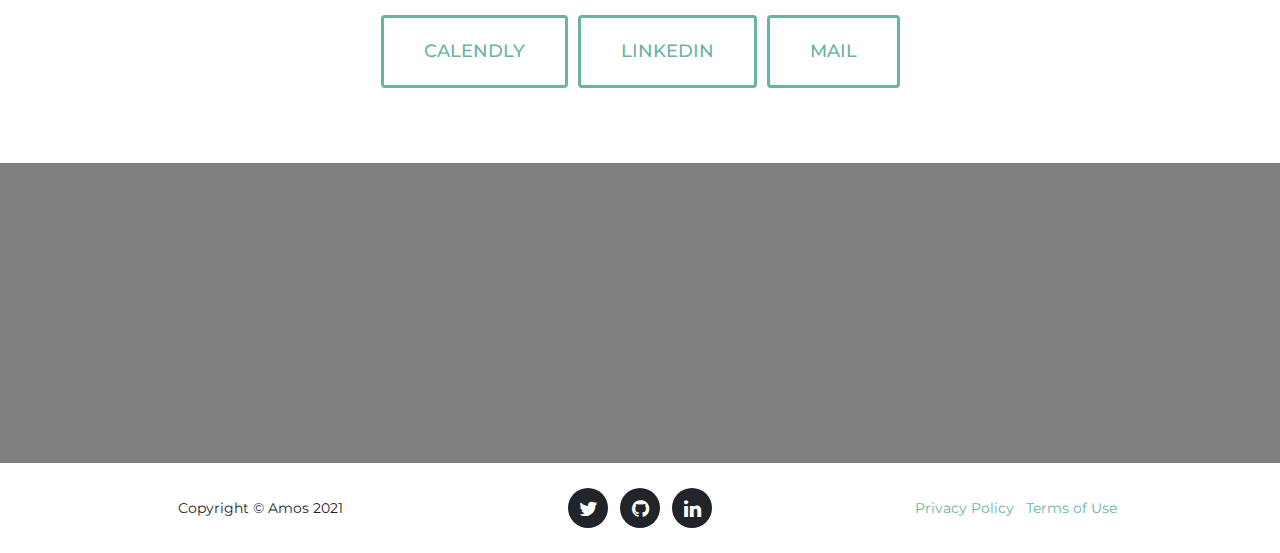
==== commit e1cbebd0: "updated" ====
--- a/index.html
+++ b/index.html
@@ -286,8 +286,52 @@
 
   <!-- ======================================================================= -->
   <!-- ======================== BLOG SECTION ============================ -->
- 
-  <!-- ======================== PORTFOLIO SECTION ============================ -->
+  <section id="blog" class="bg-light">
+    <div class="container"><br><br><br><br>
+      <div class="row">
+        <div class="col-lg-12 text-center" style="padding-bottom: 3%">
+          <p style="display:inline; font-size: 35px">BLOG</p>
+          <hr style="width: 100px; height: 1px; border:none;color:#333;background-color:#333;">
+          <h3 class="section-subheading text-muted">A few stories about GIS, Novustack, Data analysis, dataviz. More or less linked with
+            our world, always related to data</h3>
+        </div>
+        <br><br>
+
+        <div class="col-lg-12 text-left" style="padding-bottom: 4%">
+          <a class="portfolio-link" data-toggle="modal" href="#IFA">
+            <p class="blogtitle">Innovate For Africa- Reflecting on a Learning Experience</p>
+          </a>
+          <p class="blogfeature">August 2021 - 5 minutes read</p>
+          <p class="blogtext"> Novustack fellowship ended last month where I and other fellows 
+            were taught valuable skills needed as an entrepreneur. 
+            In addition to that, we were introduced to the Design Thinking Process 
+            which my team and I used for our hackathon, storytelling using data, 
+            and many more.<span class="blogreadmore"> - <a data-toggle="modal" href="#IFA"><b>Read
+                more</b></a></span></p>
+        </div>
+      </div>
+    </div>
+  </section>
+  <br><br><br><br>
+        <!--<div class="col-lg-12 text-left" style="padding-bottom: 4%">
+          <p class="blogtitle">Pimp my RMD - A collection of tips for R Markdown</p>
+          <p class="blogfeature">July 2018 - 2 minutes read</p>
+          <p class="blogtext">R markdown creates interactive reports from R code. I’ve created a document that provides
+            a few tips I use on a daily basis to improve the appearance of my html outputs (my memory aid). This
+            document is built using R Markdown and hosted on Github.<span class="blogreadmore"> - Read more</span></p>
+        </div>-!>
+
+        <!-<div class="col-lg-12 text-left" style="padding-bottom: 3%">
+          <a class="btn btn-primary btn-xl text-uppercase" href="blog.html">See All</a>
+          <a class="btn btn-primary btn-xl text-uppercase" href="https://www.r-bloggers.com">R Blogger</a>
+        </div>-!>
+
+
+      </div>
+    </div>
+  </section>
+  <br><br><br><br>
+  <!- ======================== PORTFOLIO SECTION ============================ -->
   <!-- Images must be 380 x 445, resize them with -->
   <!-- Change image size o have height = 445: convert tmp.png -resize 380x445 new.png -->
   <!-- Add white space on the side to have the good size: convert -size 380x445 xc:white new.png  -gravity center -composite output.png -->
@@ -1191,7 +1235,7 @@
 
   <!-- SURFERS TRAVEL -->
   <center>
-    <div class="portfolio-modal modal fade" id="surfers" tabindex="-1" role="dialog" aria-hidden="true">
+    <div class="portfolio-modal modal fade" id="IFA" tabindex="-1" role="dialog" aria-hidden="true">
       <div class="modal-dialog h-100">
         <div class="modal-content">
           <div class="close-modal" data-dismiss="modal">
@@ -1203,30 +1247,38 @@
             <div class="row">
               <div class="col-lg-10 mx-auto">
                 <div class="modal-body">
-                  <img src="img/portfolio/Surf.png" width="180px"></img>
-                  <h4>The <a href="https://twitter.com/search?f=tweets&amp;vertical=default&amp;q=%23surf&amp;src=typd">#surf</a>
-                    project.</h4>
-                  <p style="max-width: 600px">I recovered tweets containing <a
-                      href="https://twitter.com/search?f=tweets&amp;vertical=default&amp;q=%23surf&amp;src=typd">#surf</a> for 9
-                    months. Here is where surfers travel.</p>
-                  <br><br>
-                  <div style="text-align: left">
-                    <h6>Description</h6>
-                    <hr>
-                    <p>I created an <code>R</code> script that recovers all tweets containing the hashtags
-                      <code>#surf</code> and run it on a webserver for about 9 months. I recovered more than 400k
-                      tweets. Some of them being geolocalized for both home and current location, it is possible to
-                      deduce where surfers travel.</p>
-                    <p>Here is an overview of the result:</p>
-                    <a href="https://www.data-to-viz.com/story/MapConnection.html">
-                      <center><img src="img/portfolio/surf_travel.png" width="80%"></img></center>
-                    </a>
-                    <h6>Read more</h6>
-                    <hr>
-                    <span>See the dedicated page in <a
-                        href="https://www.data-to-viz.com/story/MapConnection.html">data-to-viz.com</a> that tells
-                      more about this project, with explanation on how to build a <a
-                        href="https://www.data-to-viz.com/story/MapConnection.html">connection map</a>.</span>
+                  <img src="img/portfolio/novu.jpg" width="500px"></img>
+                  <h4> <b>Innovate For Africa- Reflecting on a Learning Experience</b> </h4>
+                  <p style="max-width: 700px">
+                  <div style="text-align: justify">
+                  <p> Novustack fellowship ended last month where I and other fellows were taught valuable skills needed as an entrepreneur. In addition to that, we were introduced to the Design Thinking Process which my team and I used for our hackathon, storytelling using data, and many more.
+                  I believed that entrepreneurs are those who solve problems but the process used to the solving problem was unclear. This was one of the reasons I applied for Novustack Innovation Readiness Training (IRT). The Design Thinking Process became an eye-opener to the ambiguity I had in problem-solving. 
+                  Novustack is a startup with a wonderful team that is passionate about building an innovative African ecosystem by supporting aspiring and existing entrepreneurs to power development in Africa. Having a diverse team of experienced educators, entrepreneurs, and consultants passionate about building and supporting a community of aspiring and existing entrepreneurs in Africa. 
+                  The facilitators' passion for our success was vivid from day one. They encouraged us to ask questions and seek help whenever we needed it. The four weeks included workshops and sessions with guest speakers from different start-ups to share their experiences, lessons, and answer our questions. 
+                  <br><br>
+                  <b>Guest Speakers and Motivation</b>
+                  <br><br>
+                  As the intensive learning went on, they were guest speakers at intervals coming to give us talks about entrepreneurship, innovation and work at a startup in general. One thing that stood out for me was the fact that having an open mind and growth mindset was something that all speakers emphasized on and I appreciate that as even in the training moving from stage to stage had a lot to do with having a growth mindset. 
+                  <br><br>
+                  <center><img src="img/portfolio/aaa.jpg" width="80%"></img></center>
+                  <br><br>
+                  <b>Personal Branding</b>
+                  <br><br>
+                  In the course of the training, we had special personal branding sessions in a grouped learning pod and the objective was to highlight the importance of personal branding. Effective personal branding will differentiate you from the competition and allow you to build trust with prospective clients and employers. In realizing that one will never get a second chance to make a first impression—we must make a first impression that will set you apart, build trust and reflect who you are. Why is this beneficial you might ask? Improves your visibility online, making you more identifiable, enables you to leverage your networks, build partnerships etc. 
+                  The possibilities are indeed endless, so we utilized another useful resource wix.com to develop online portfolios to showcase our work and we were given useful formats and style guides that ensured we effectively communicated only the useful information relevant to the set objective. We also looked at product requirement documentation.
+                  <br><br>
+                 <b>Interview Preparatory</b>
+                  <br><br>
+                  In preparation for match week, we had very insightful sessions on traditional interview questions, behavioral and problem-solving questions using the STAR method of behavioral interviewing. This is a structured method of responding to a behavioral-based interview question by discussing the specific situation, task, action and the result derived. 
+                  Using flipgrid.com we then practiced “Tell Me About Yourself” questions with our peers recording feedback for improvement. 
+                  I had an opportunity to have a mock interview session with a renowned HR practitioner-based abroad who gave me solid feedback on my interviewing skills. This again is another very memorable takeaway for me from the training.
+                  <br><br>
+                  <b>Conclusion </b>
+                    <br><br>
+                    I have learned a lot during these four weeks. One of the things I will rarely forget as an entrepreneur and a data analyst is that solutions should always be client-centered. Also, within this time, my leadership ability, effective communication, and collaboration skills were highly improved. 
+                </p>
+                      <center><img src="img/portfolio/ooo.jpg" width="80%"></img></center>
+                    
                     <br><br><br>
                   </div>
                 </div>
--- a/css/agency.css
+++ b/css/agency.css
@@ -1017,8 +1017,8 @@
 
 .blogtext{
   font-size: 18px;
-  color: black;
-  font-weight: 100
+  color: rgb(80, 80, 80);
+  font-weight: 370;
 }
 
 .blogreadmore{
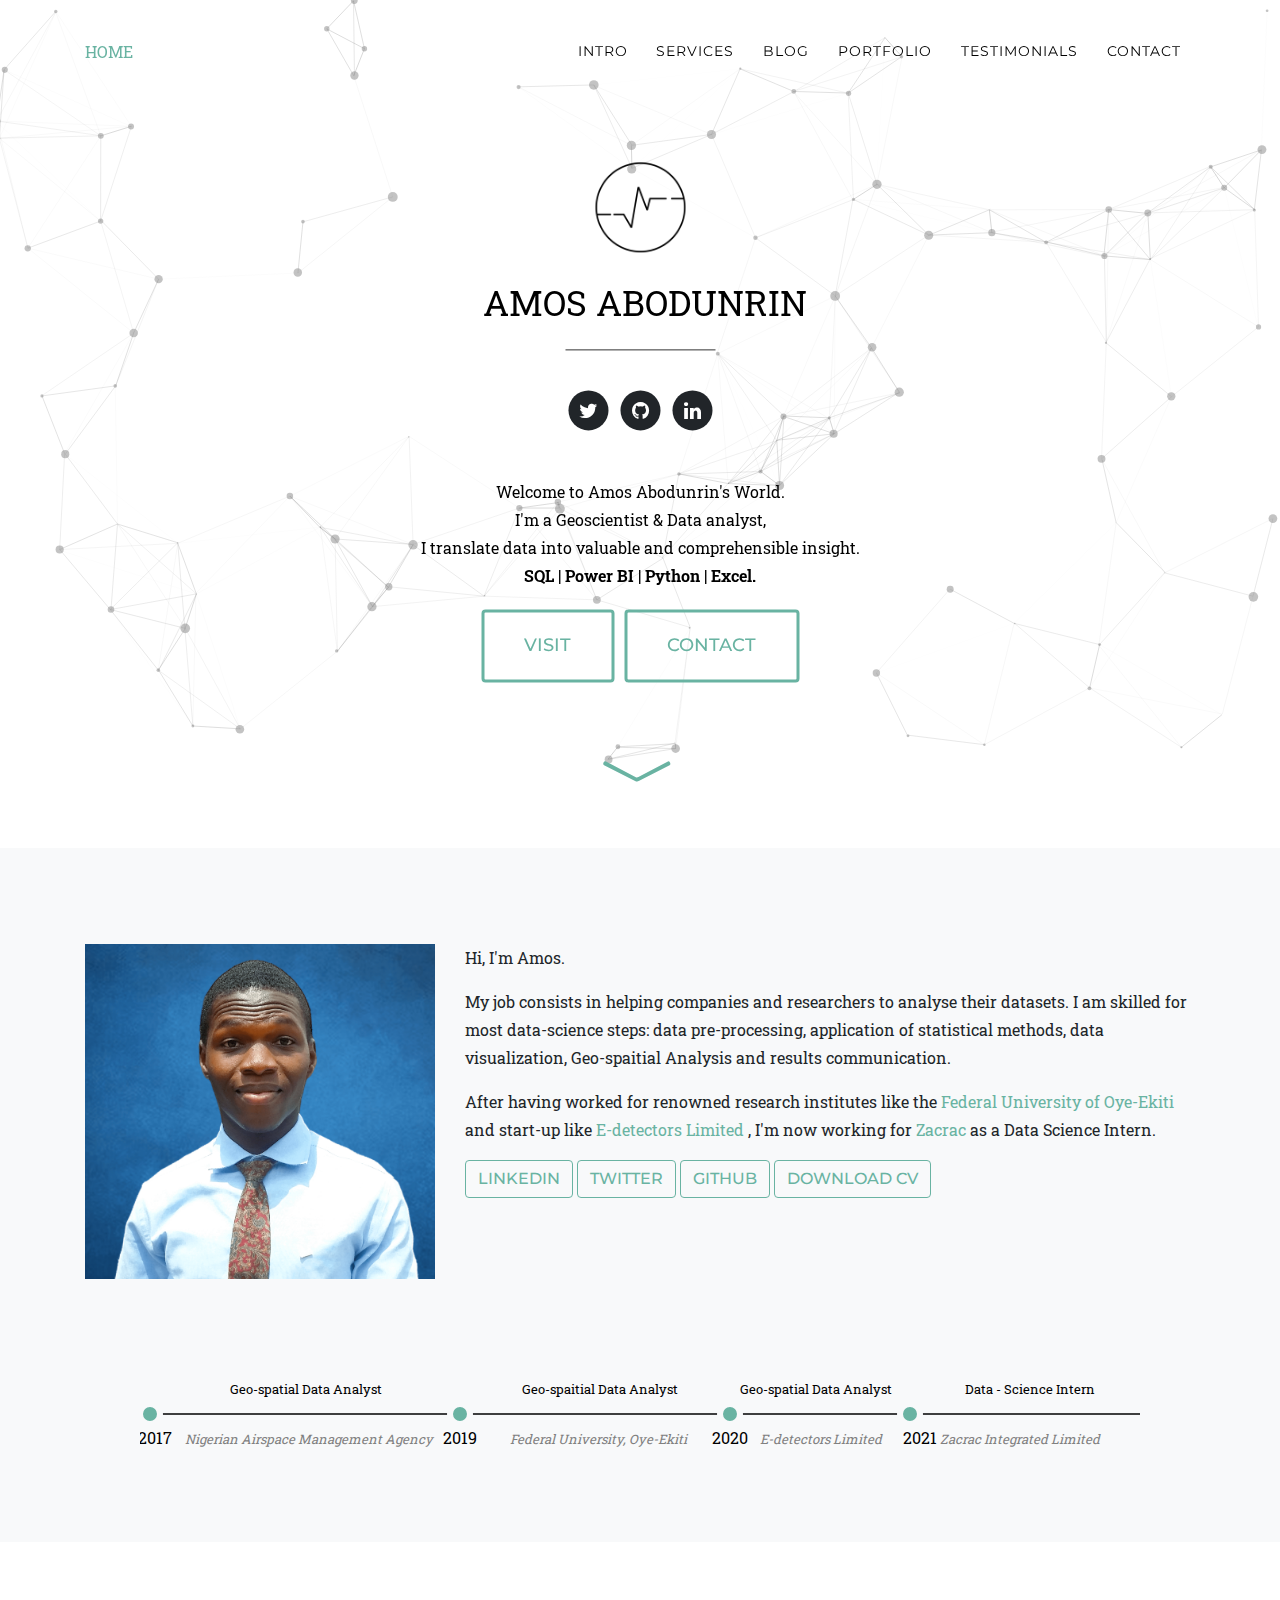
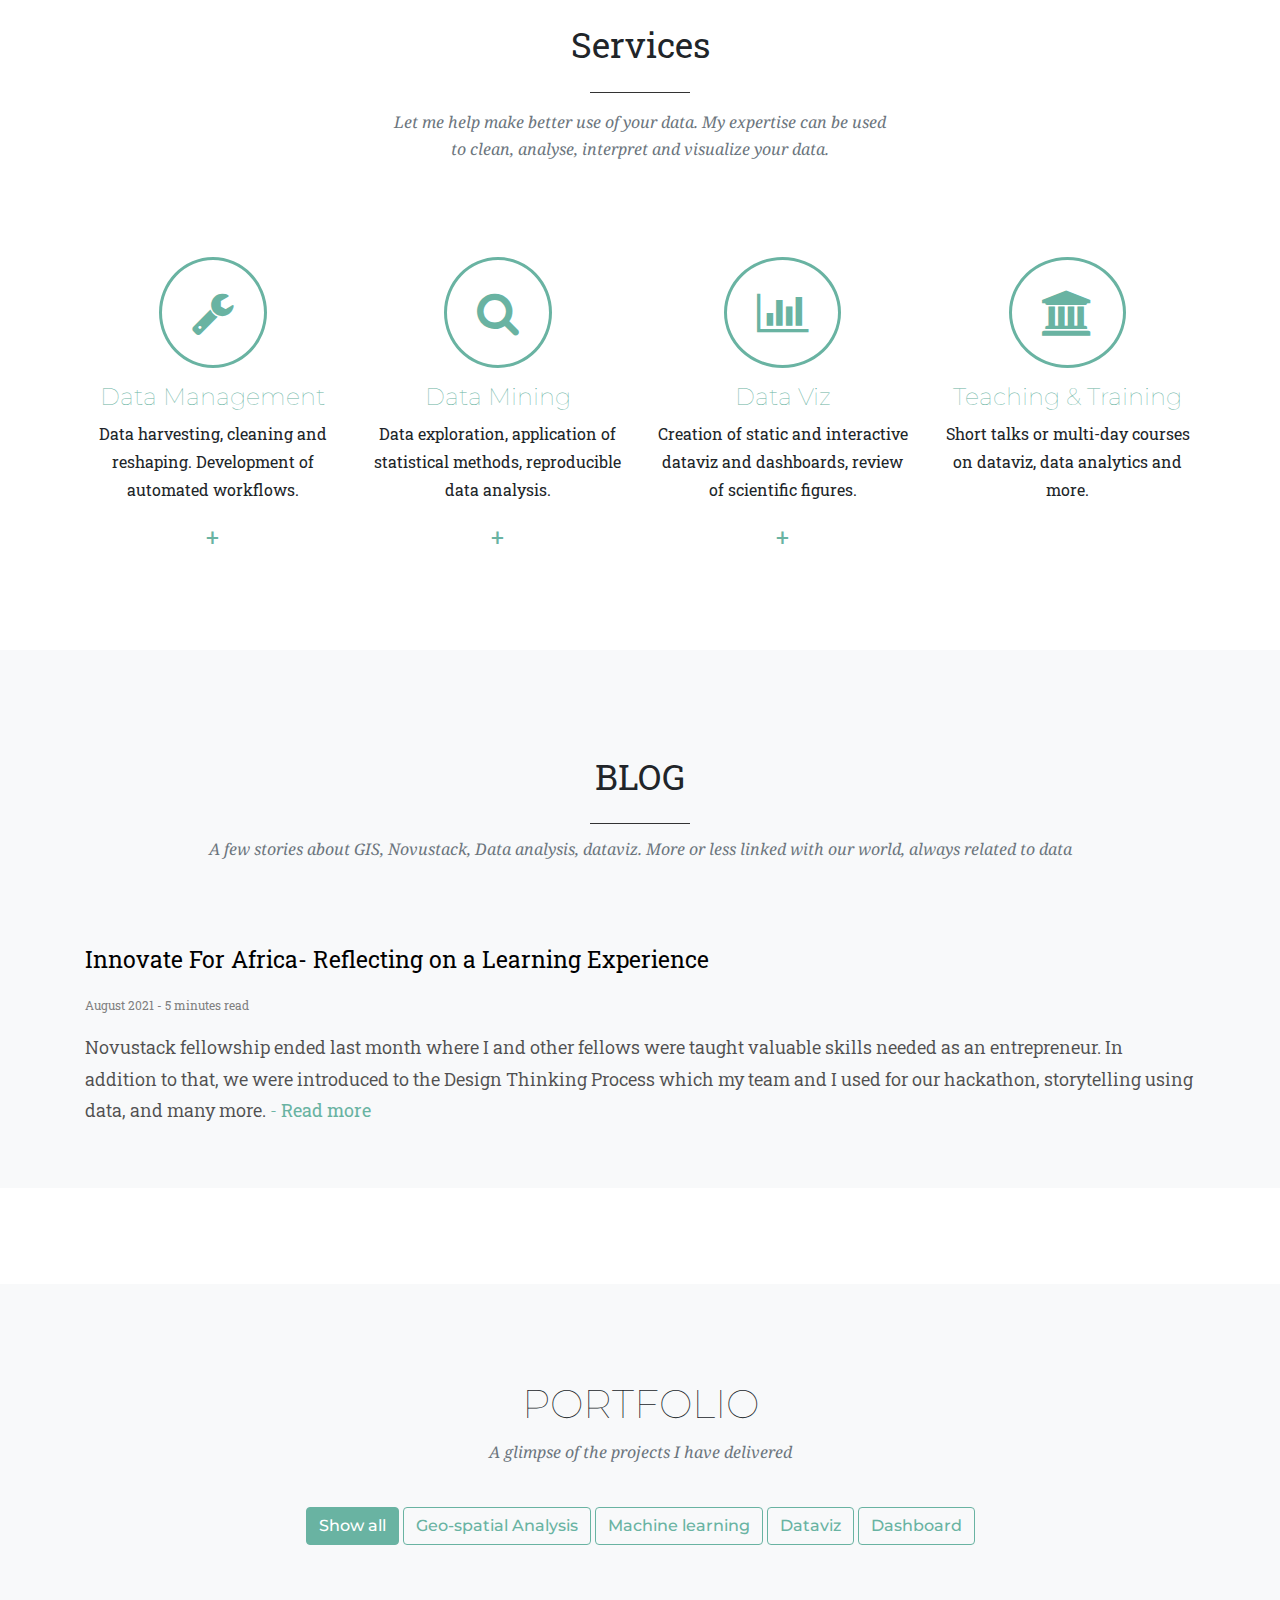
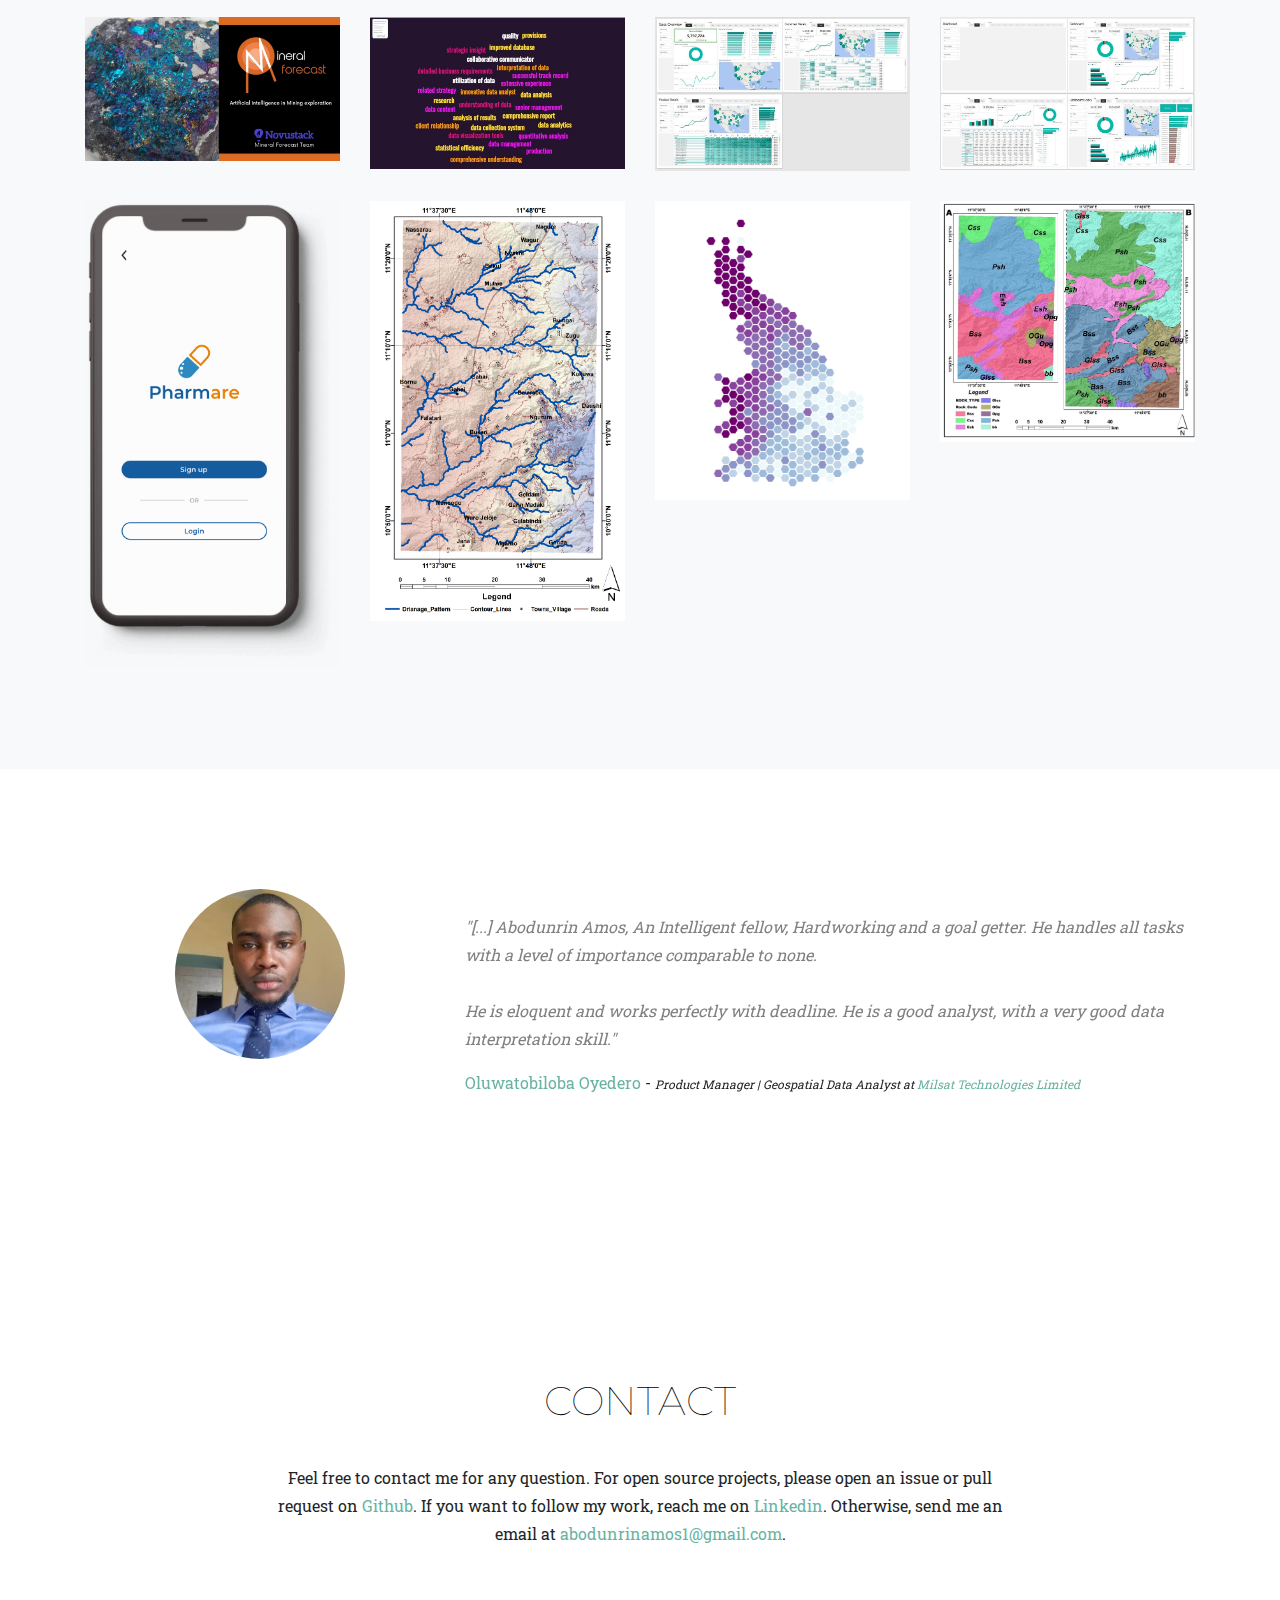
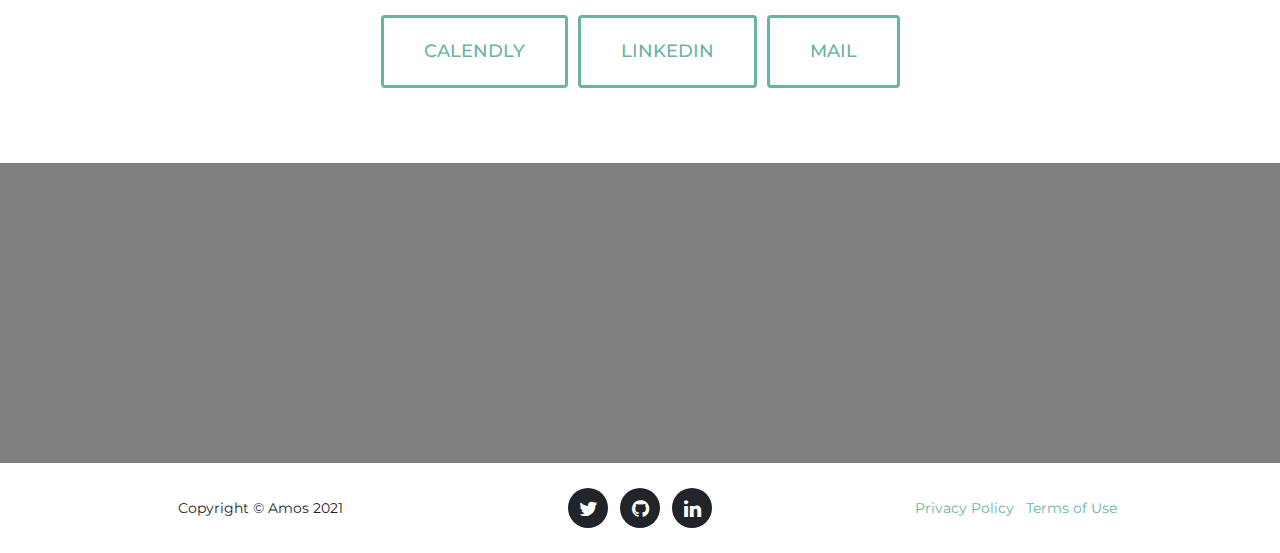
==== commit 48f5c727: "up" ====
--- a/index.html
+++ b/index.html
@@ -83,6 +83,9 @@
           </li>
           <li class="nav-item">
             <a class="nav-link js-scroll-trigger" href="#services">Services</a>
+          </li>
+          <li class="nav-item">
+            <a class="nav-link js-scroll-trigger" href="#blog">Blog</a>
           </li>
           <li class="nav-item">
             <a class="nav-link js-scroll-trigger" href="#portfolio">Portfolio</a>
